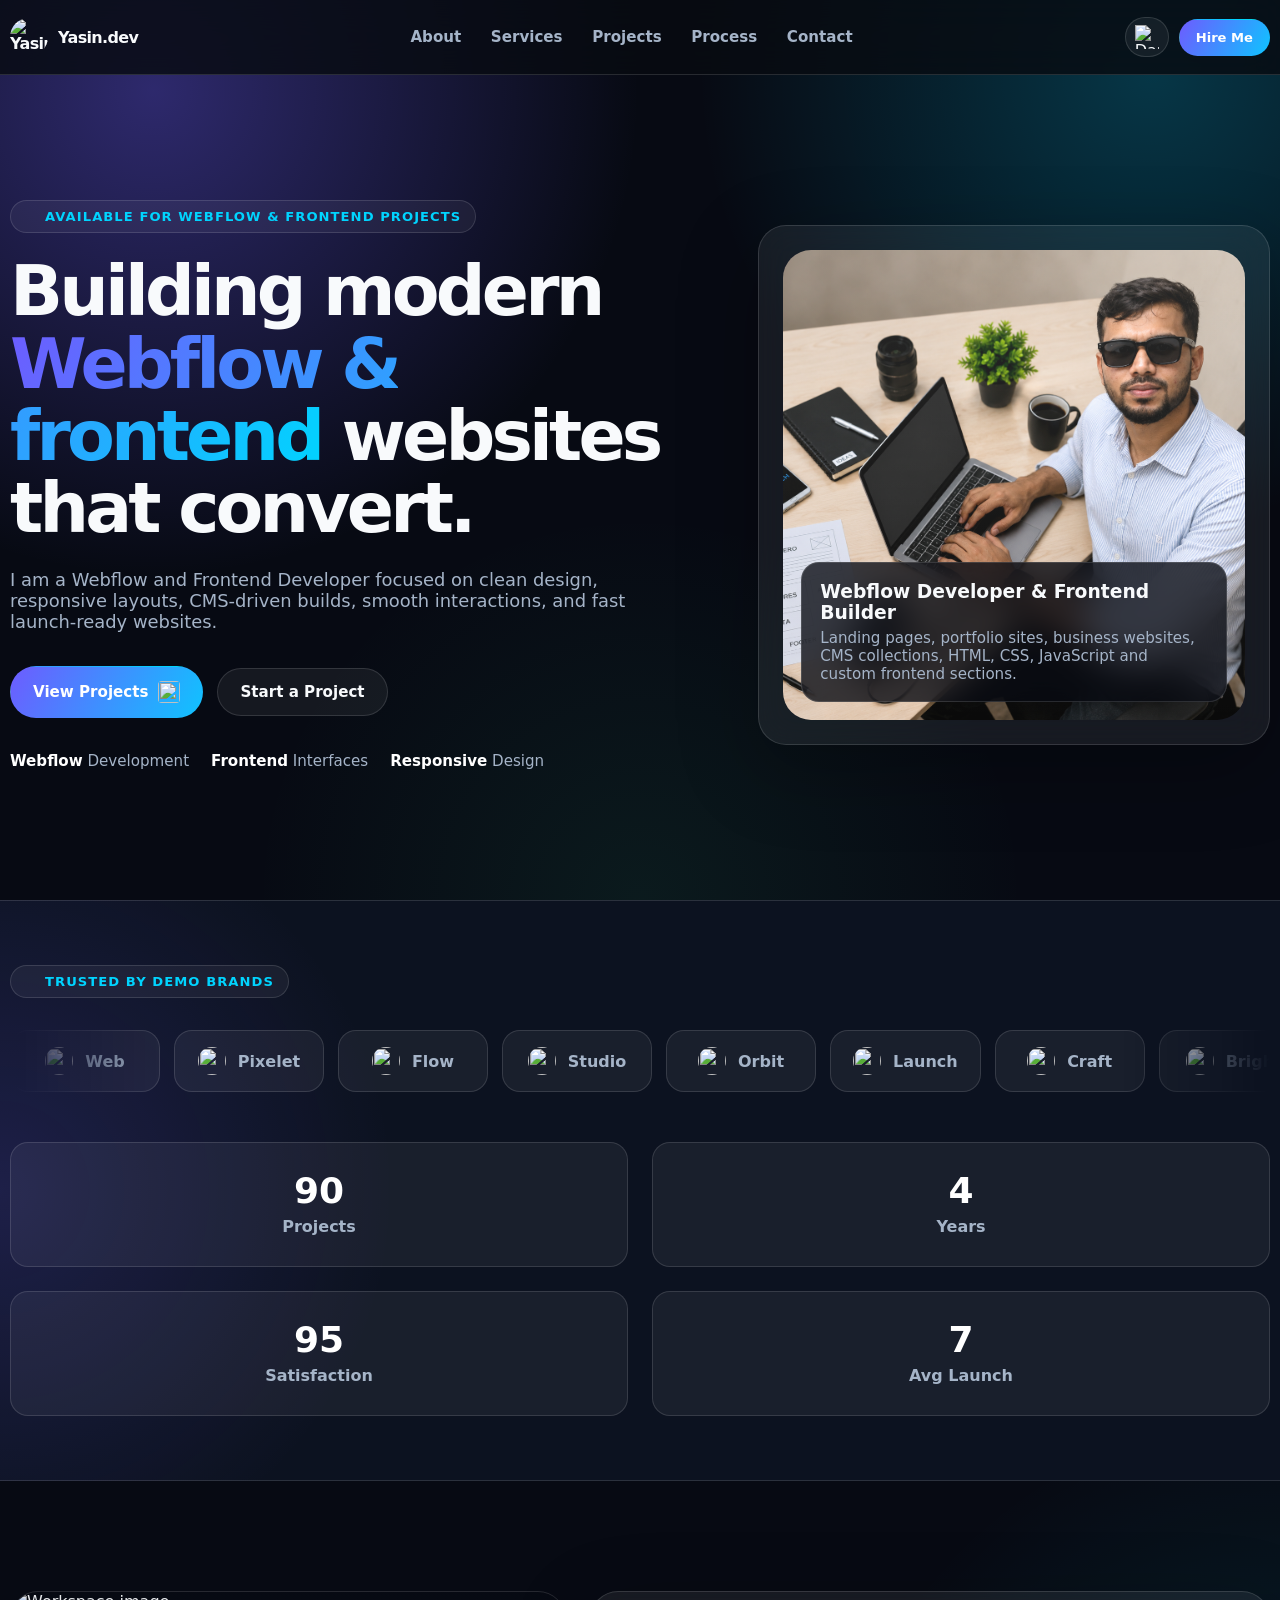
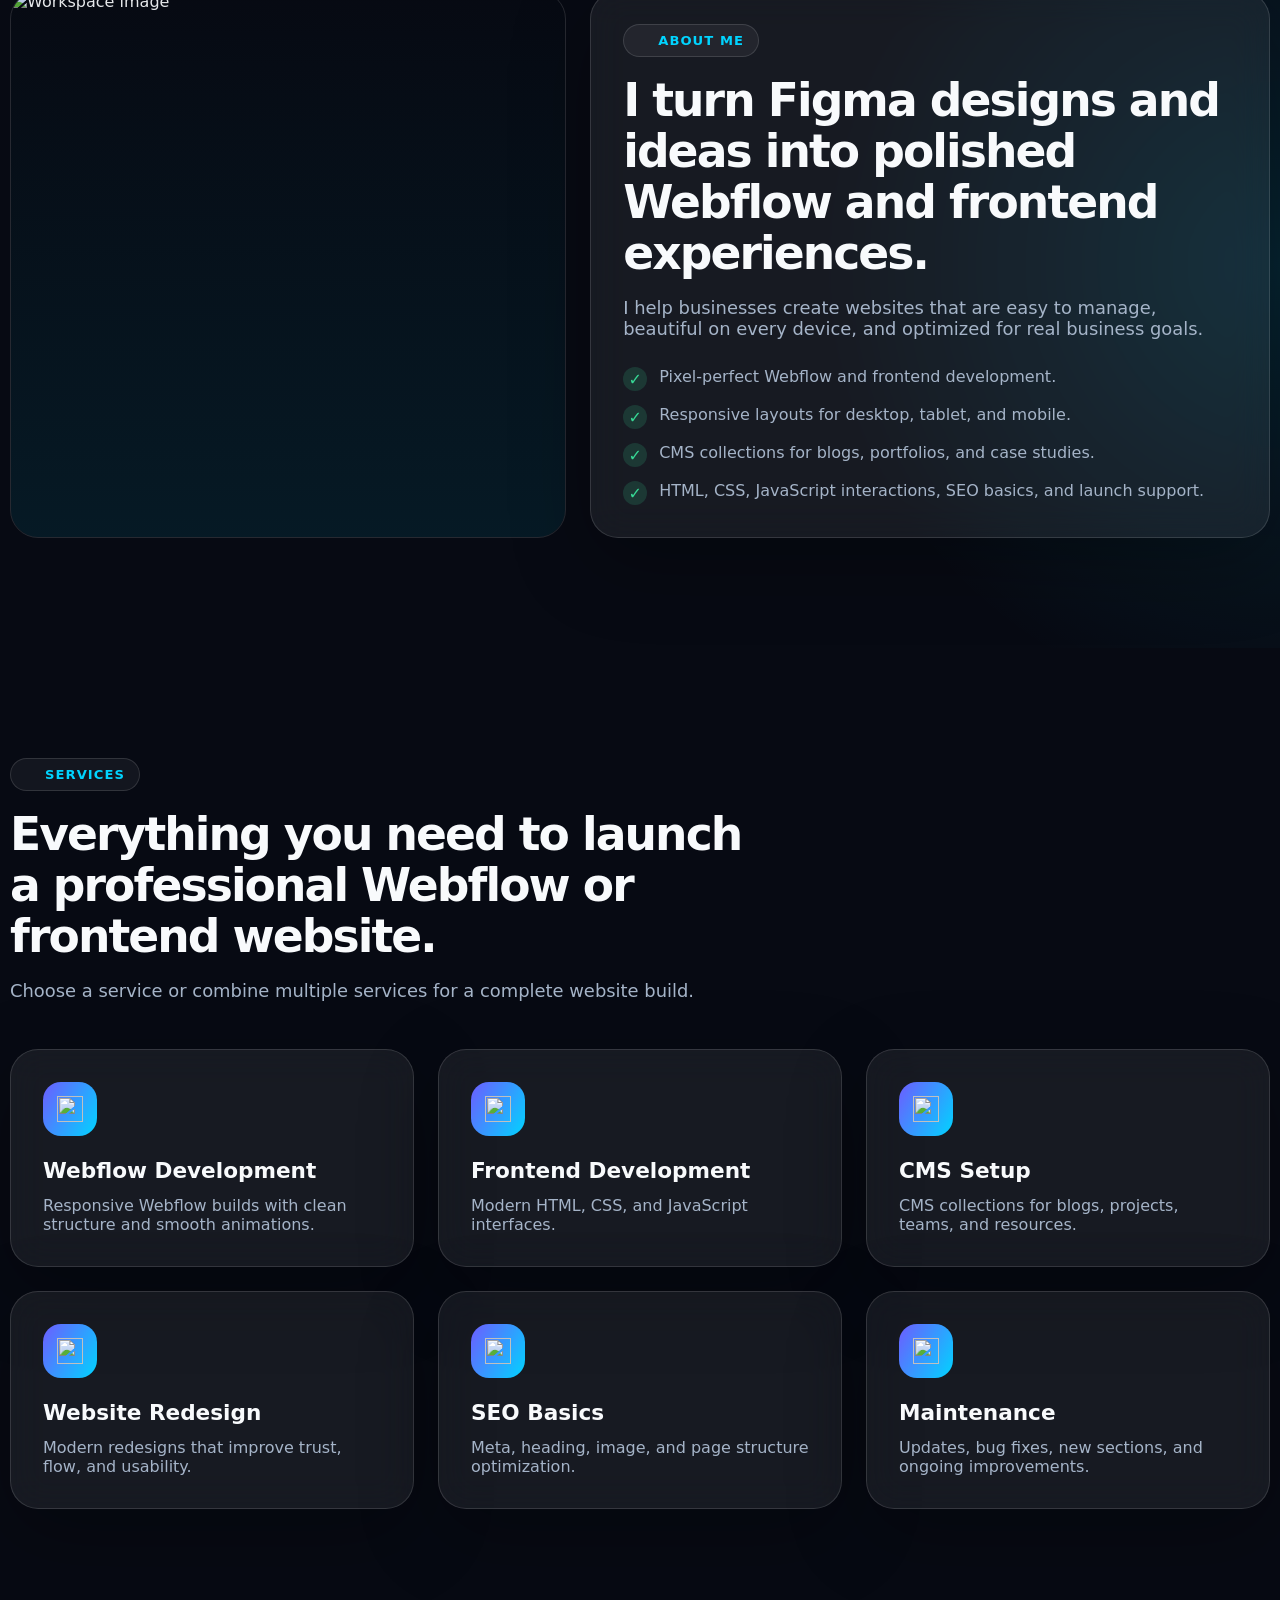
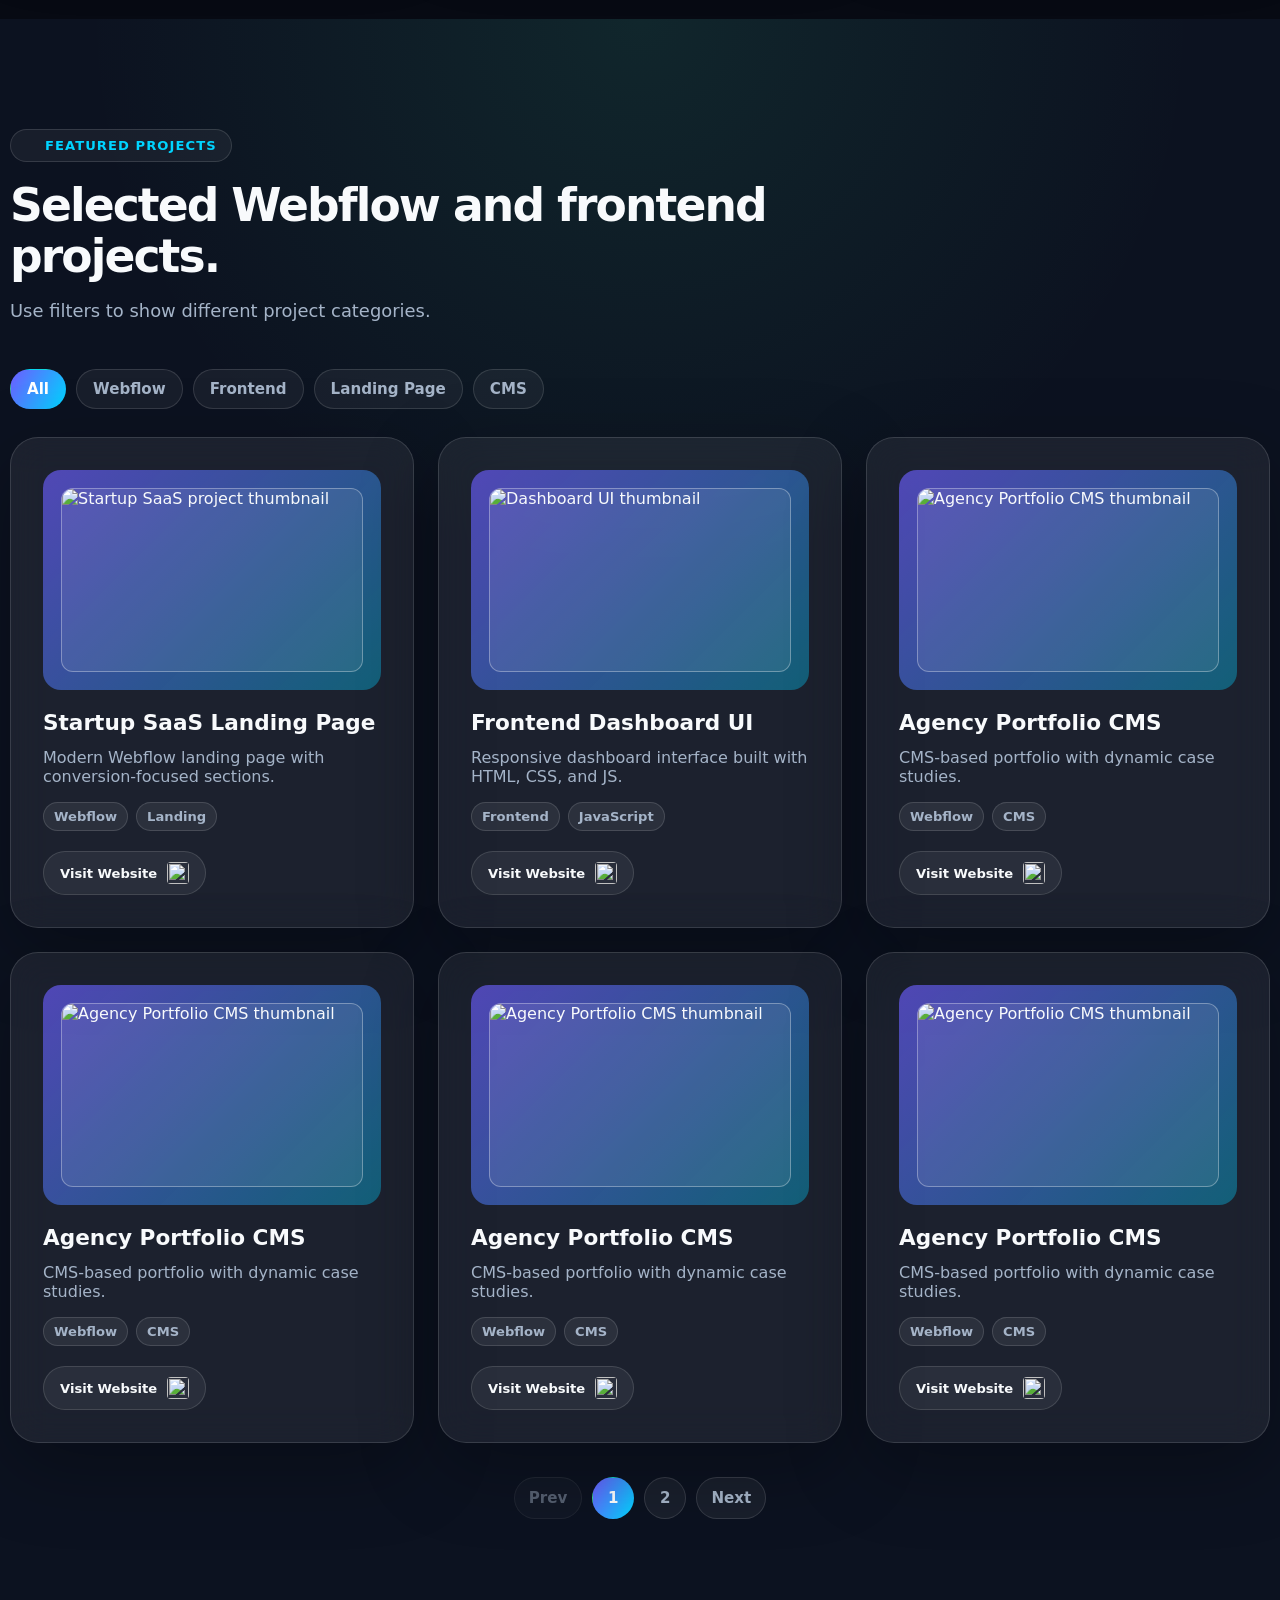
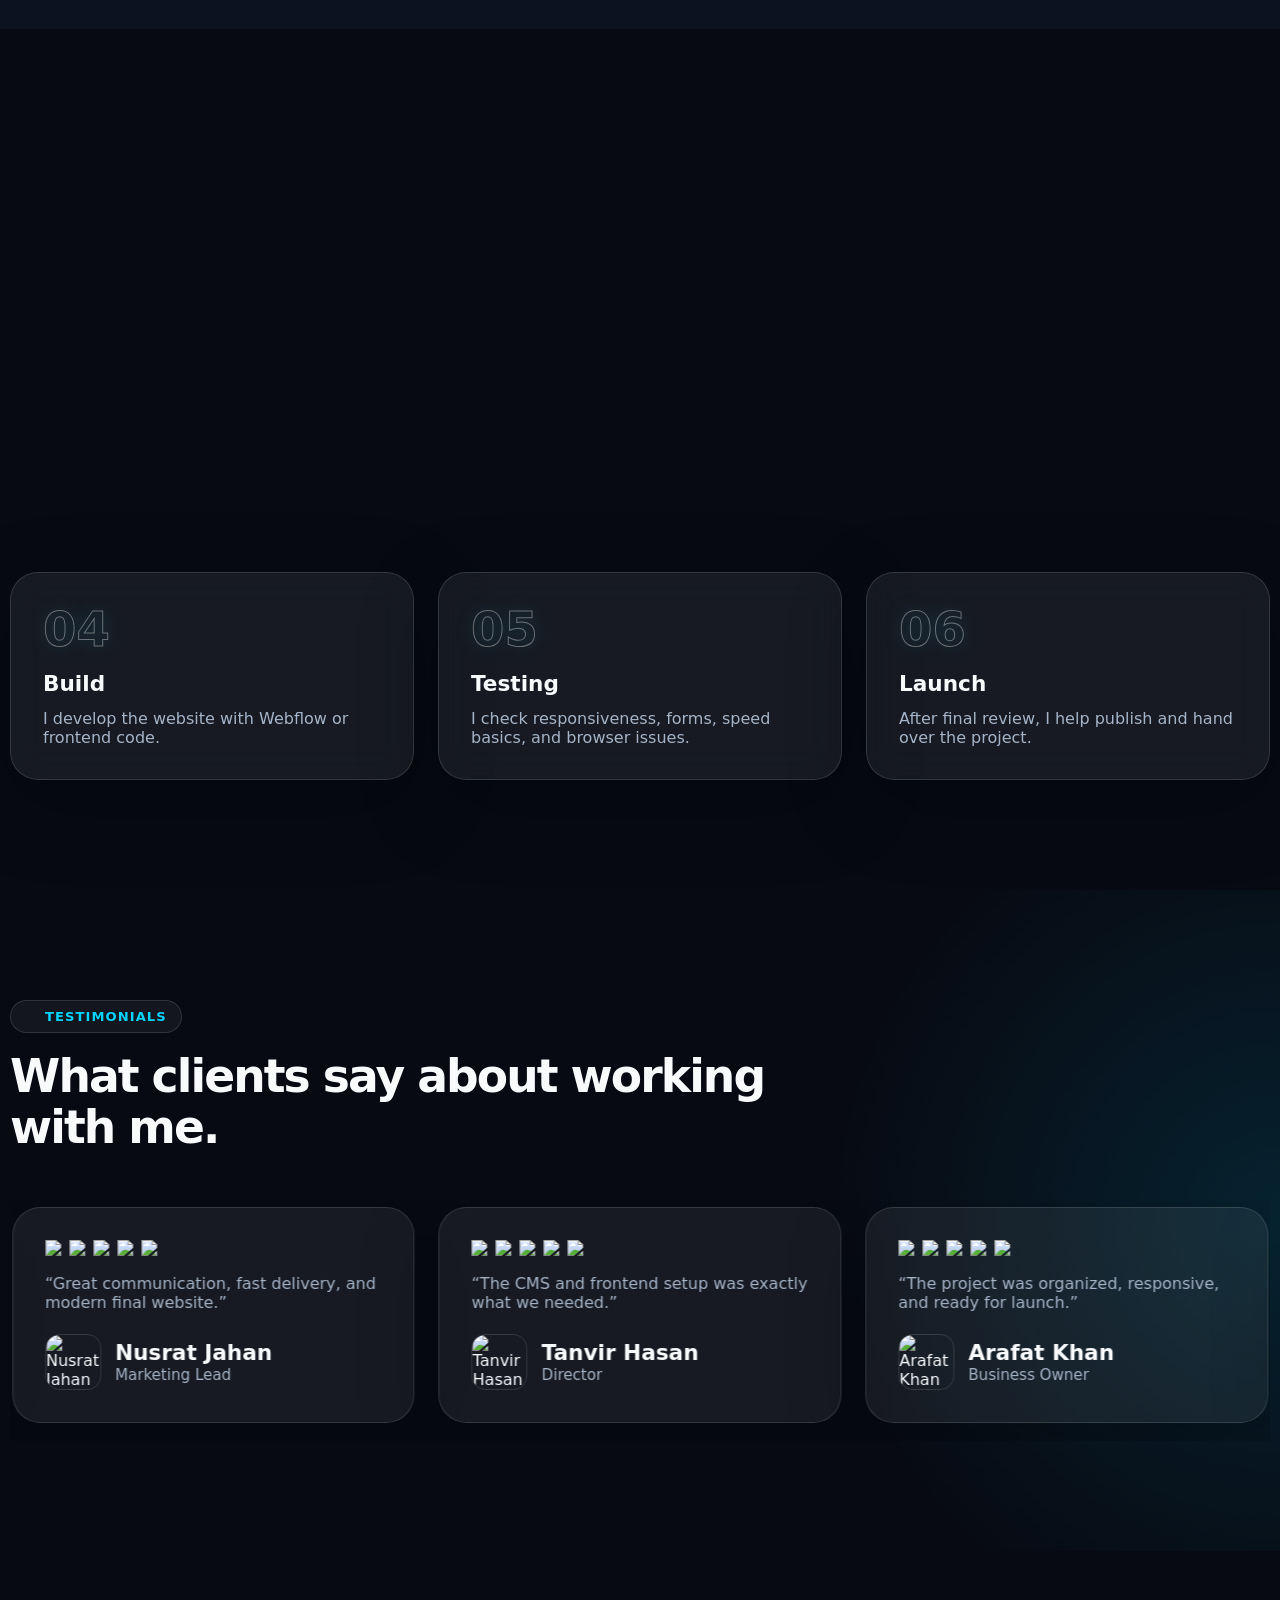
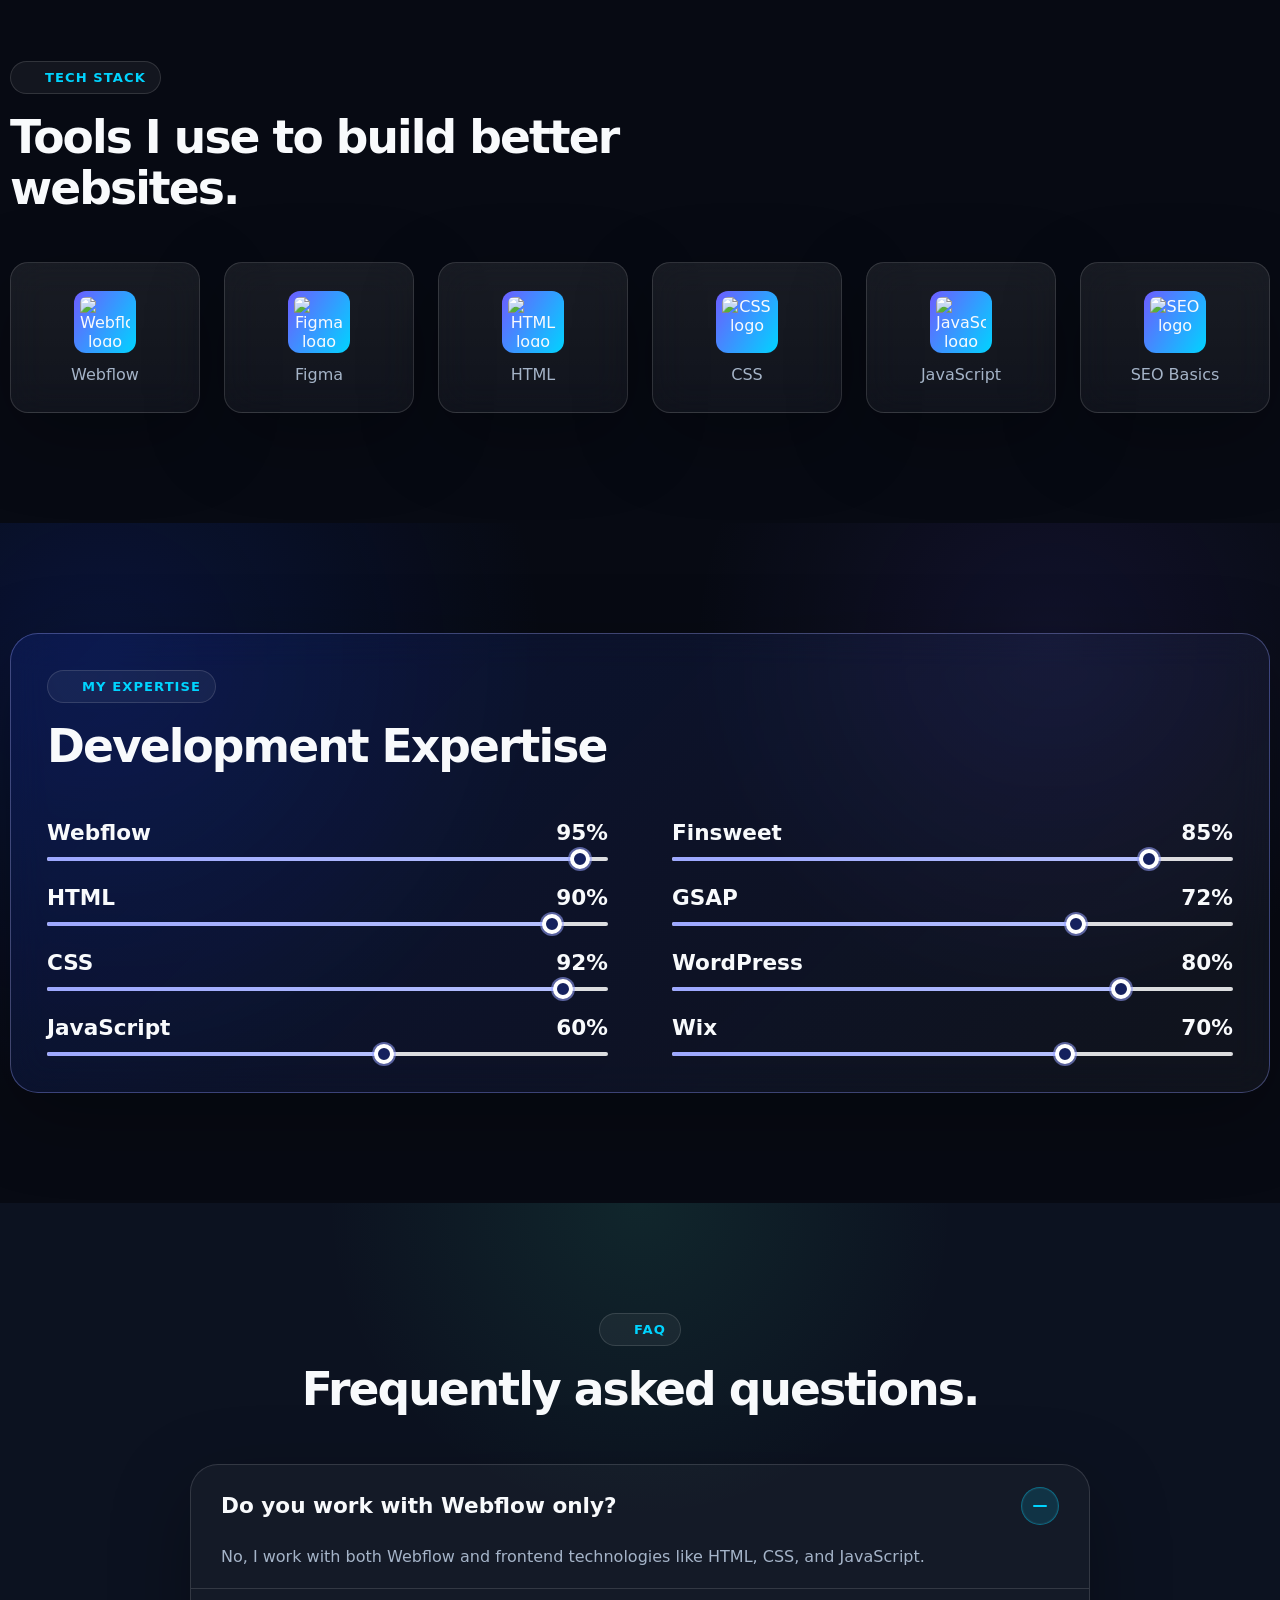
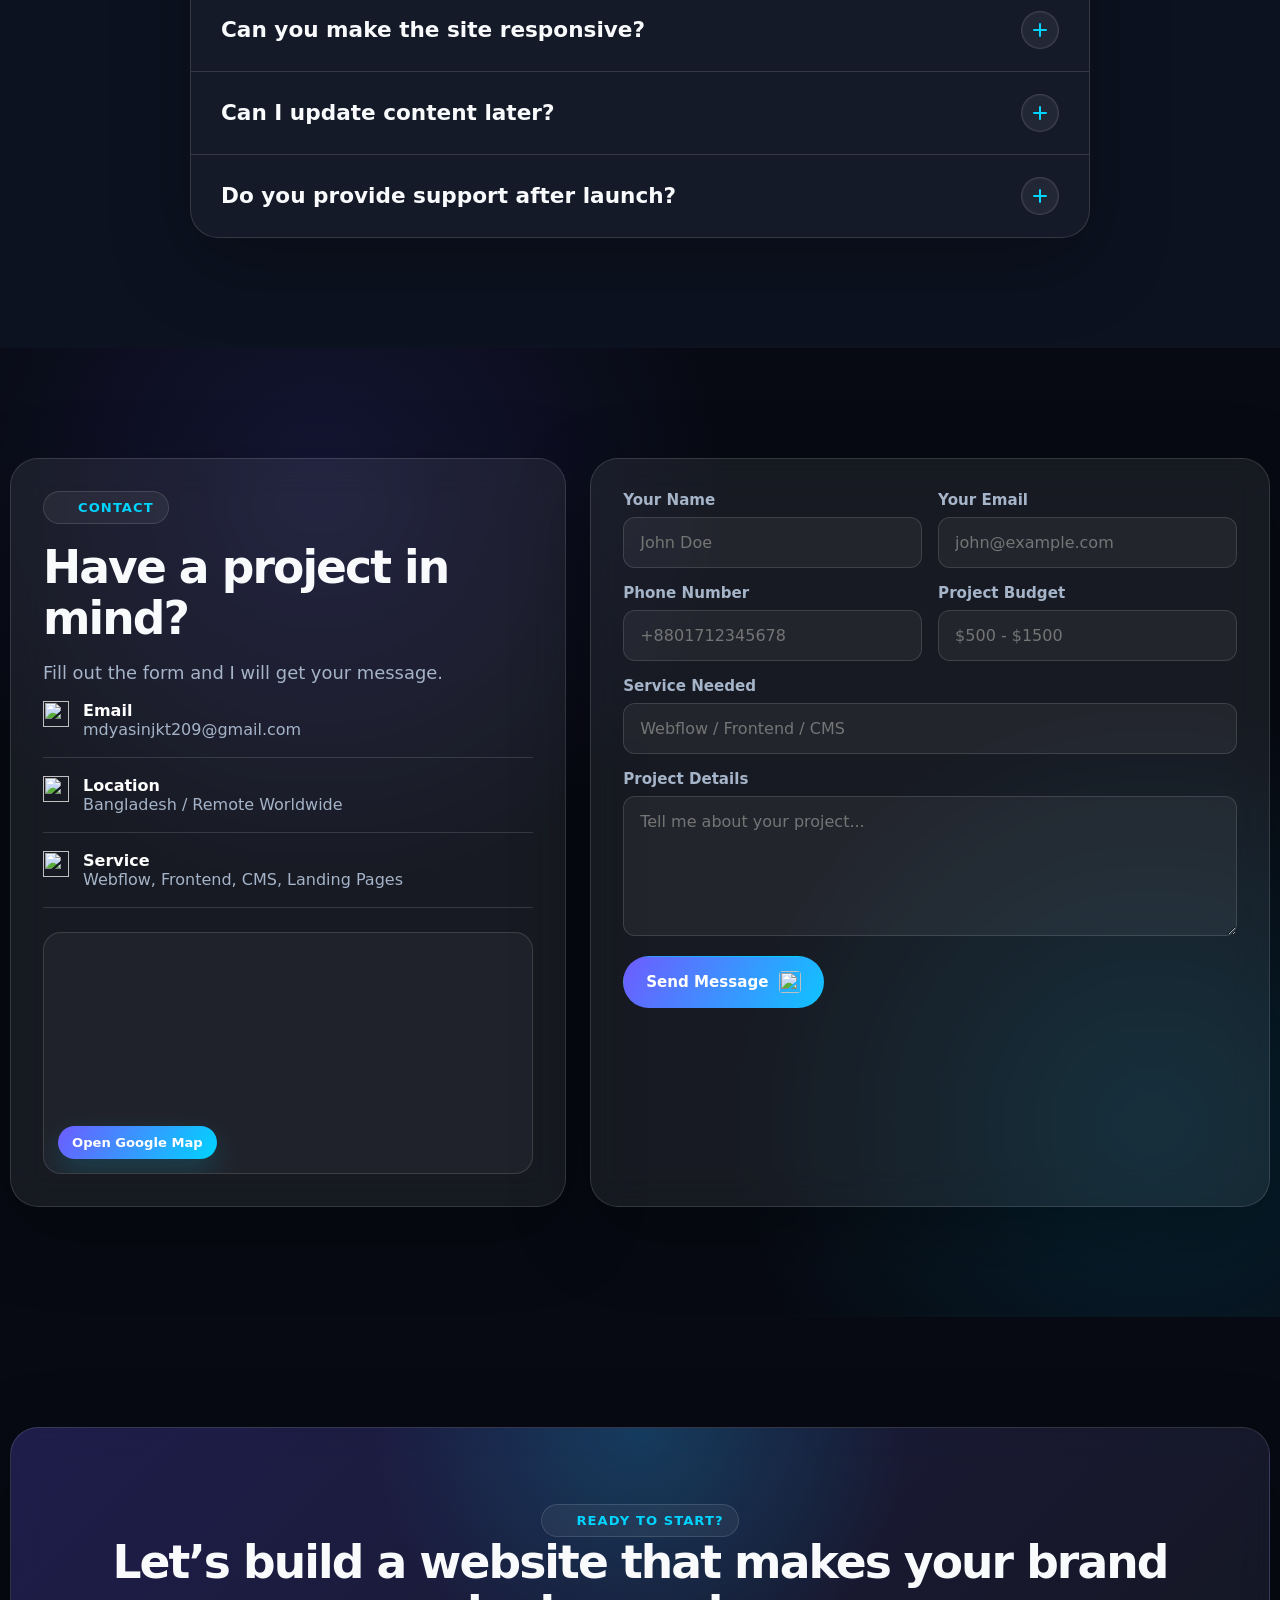
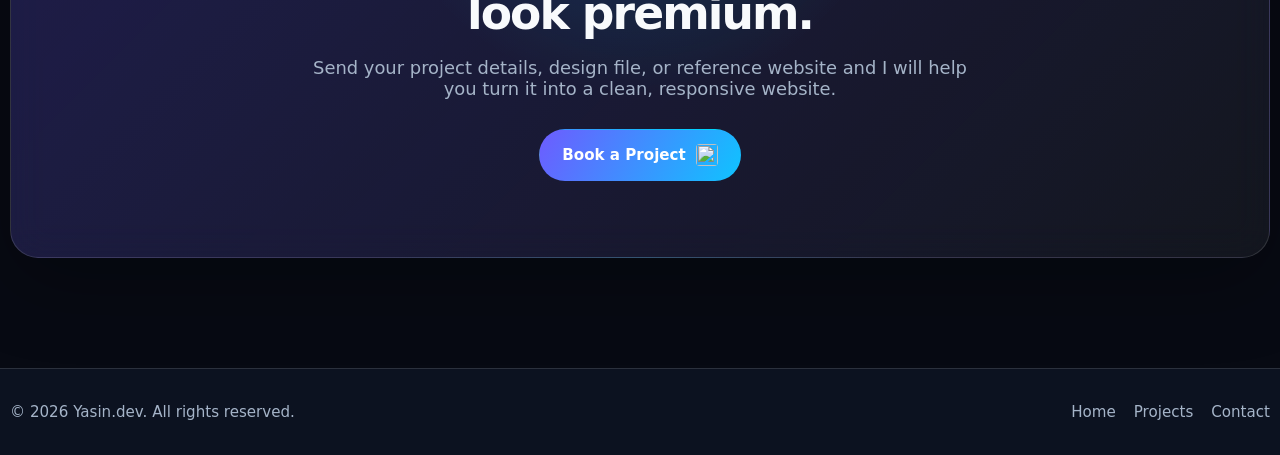
==== portfolio-main/Index.html @ 26c6b1ff "Version 02 Update" ====
<!DOCTYPE html>
<html lang="en">

<head>
    <meta charset="UTF-8" />
    <meta name="viewport" content="width=device-width, initial-scale=1.0" />
    <link rel="stylesheet" href="Style.css">

    <title>Yasin | Webflow & Frontend Developer</title>
    <link rel="icon" type="image/png" href="./Assets/favicon.png">
    <link rel="apple-touch-icon" href="./Assets/apple-touch-icon.png">
    <meta name="description" content="Professional Webflow and Frontend Developer specializing in responsive websites, GSAP animations, Finsweet CMS, WordPress, Wix, and modern UI development for businesses, startups, and personal brands.">
    <meta name="keywords" content="Webflow Developer, Frontend Developer, GSAP Developer, Finsweet Expert, WordPress Developer, Wix Developer, Responsive Website Developer, Freelance Webflow Developer, JavaScript Developer, Portfolio Website Developer">
    <meta name="robots" content="index, follow">
    <meta property="og:title" content="ImYasin.dev | Webflow & Frontend Developer">
    <meta property="og:description" content="Professional Webflow, GSAP, Finsweet, WordPress and Frontend Developer creating modern, responsive and high-converting websites.">
    <meta property="og:type" content="website">
    <meta property="og:url" content="https://imyasin.dev">
    <meta property="og:image" content="https://imyasin.dev/Assets/og-image.png">
    <meta name="twitter:card" content="summary_large_image">
    <meta name="twitter:title" content="ImYasin.dev | Webflow & Frontend Developer">
    <meta name="twitter:description" content="Modern Webflow and Frontend Developer Portfolio with GSAP animations, Finsweet CMS, WordPress, Wix and responsive UI development.">
    <meta name="twitter:image" content="https://imyasin.dev/Assets/twitter-card.png">
</head>

<!--<body data-theme="dark">
    <header class="site-header" id="siteHeader">
        <div class="nav-wrap" id="navWrap">
            <div class="container nav">
                <a href="#home" class="logo" aria-label="Home"><span
                        class="logo-mark">Y</span><span>Yasin.dev</span></a>
                <nav class="nav-links" id="navLinks"><a href="#about">About</a><a href="#services">Services</a><a
                        href="#projects">Projects</a><a href="#process">Process</a><a href="#contact">Contact</a></nav>
                <div class="nav-actions">
                    <button class="theme-toggle" id="themeToggle" type="button" aria-label="Switch to light mode"
                        aria-pressed="false"><span class="icon sun">☀️</span><span class="icon moon">🌙</span></button>
                    <a class="btn btn-primary btn-small" href="#contact">Hire Me</a>
                    <button class="menu-btn" id="menuBtn" type="button" aria-label="Open menu" aria-expanded="false"
                        aria-controls="navLinks">Menu</button>
                </div>
            </div>
        </div>
    </header>

    <main>
        <section class="hero section" id="home">
            <div class="container hero-grid">
                <div class="reveal reveal-left"><span class="eyebrow"><img class="icon-img"
                            src="https://dummyimage.com/20x20/00d4ff/00d4ff.png" alt="" /> Available for Webflow &
                        Frontend projects</span>
                    <h1>Building modern <span class="gradient-text">Webflow & frontend</span> websites that convert.
                    </h1>
                    <p>I am a Webflow and Frontend Developer focused on clean design, responsive layouts, CMS-driven
                        builds, smooth interactions, and fast launch-ready websites.</p>
                    <div class="hero-actions"><a class="btn btn-primary" href="#projects">View Projects →</a><a
                            class="btn btn-secondary" href="#contact">Start a Project</a></div>
                    <div class="hero-meta"><span><strong>Webflow</strong>
                            Development</span><span><strong>Frontend</strong>
                            Interfaces</span><span><strong>Responsive</strong> Design</span></div>
                </div>
                <div class="profile-card glass-card reveal reveal-right">
                    <div class="profile-card-inner">
                        <div class="profile-badge">
                            <h3>Webflow Developer & Frontend Builder</h3>
                            <p>Landing pages, portfolio sites, business websites, CMS collections, HTML, CSS, JavaScript
                                and custom frontend sections.</p>
                        </div>
                    </div>
                </div>
            </div>
        </section>

        <section class="trusted reveal reveal-up">
            <div class="container trusted-grid">
                <div><span class="eyebrow"><img class="icon-img" src="https://dummyimage.com/20x20/00d4ff/00d4ff.png"
                            alt="" /> Trusted by demo brands</span>
                    <div class="brand-marquee">
                        <div class="brand-track">
                            <div class="trusted-logo">Web</div>
                            <div class="trusted-logo">Pixelet</div>
                            <div class="trusted-logo">Flow</div>
                            <div class="trusted-logo">Studio</div>
                            <div class="trusted-logo">Orbit</div>
                            <div class="trusted-logo">Launch</div>
                            <div class="trusted-logo">Craft</div>
                            <div class="trusted-logo">Bright</div>
                            <div class="trusted-logo">Nova</div>
                            <div class="trusted-logo">Pixel</div>
                            <div class="trusted-logo">Flow</div>
                            <div class="trusted-logo">Studio</div>
                            <div class="trusted-logo">Orbit</div>
                            <div class="trusted-logo">Launch</div>
                            <div class="trusted-logo">Craft</div>
                            <div class="trusted-logo">Bright</div>
                        </div>
                    </div>
                </div>
                <div class="stats-grid" id="stats">
                    <div class="stat-card"><strong data-count="90">0</strong>Projects</div>
                    <div class="stat-card"><strong data-count="4">0</strong>Years</div>
                    <div class="stat-card"><strong data-count="95">0</strong>Satisfaction</div>
                    <div class="stat-card"><strong data-count="7">0</strong>Avg Launch</div>
                </div>
            </div>
        </section>

        <section class="section section-alt" id="about">
            <div class="container about-grid">
                <div class="about-image reveal reveal-left"></div>
                <div class="about-content glass-card reveal reveal-right"><span class="eyebrow"><img class="icon-img"
                            src="https://dummyimage.com/20x20/00d4ff/00d4ff.png" alt="" /> About me</span>
                    <h2 class="section-title">I turn Figma designs and ideas into polished Webflow and frontend
                        experiences.</h2>
                    <p class="section-desc">I help businesses create websites that are easy to manage, beautiful on
                        every device, and optimized for real business goals.</p>
                    <ul class="check-list">
                        <li>Pixel-perfect Webflow and frontend development.</li>
                        <li>Responsive layouts for desktop, tablet, and mobile.</li>
                        <li>CMS collections for blogs, portfolios, and case studies.</li>
                        <li>HTML, CSS, JavaScript interactions, SEO basics, and launch support.</li>
                    </ul>
                </div>
            </div>
        </section>

        <section class="section" id="services">
            <div class="container">
                <div class="section-head reveal reveal-up"><span class="eyebrow"><img class="icon-img"
                            src="https://dummyimage.com/20x20/00d4ff/00d4ff.png" alt="" /> Services</span>
                    <h2 class="section-title">Everything you need to launch a professional Webflow or frontend website.
                    </h2>
                    <p class="section-desc">Choose a service or combine multiple services for a complete website build.
                    </p>
                </div>
                <div class="card-grid">
                    <article class="service-card glass-card reveal reveal-up">
                        <div class="icon-badge"><img class="icon-img"
                                src="https://dummyimage.com/40x40/ffffff/ffffff.png" alt="" /></div>
                        <h3>Webflow Development</h3>
                        <p>Responsive Webflow builds with clean structure and smooth animations.</p>
                    </article>
                    <article class="service-card glass-card reveal reveal-zoom">
                        <div class="icon-badge"><img class="icon-img"
                                src="https://dummyimage.com/40x40/ffffff/ffffff.png" alt="" /></div>
                        <h3>Frontend Development</h3>
                        <p>Modern HTML, CSS, and JavaScript interfaces.</p>
                    </article>
                    <article class="service-card glass-card reveal reveal-flip">
                        <div class="icon-badge"><img class="icon-img"
                                src="https://dummyimage.com/40x40/ffffff/ffffff.png" alt="" /></div>
                        <h3>CMS Setup</h3>
                        <p>CMS collections for blogs, projects, teams, and resources.</p>
                    </article>
                    <article class="service-card glass-card reveal reveal-left">
                        <div class="icon-badge"><img class="icon-img"
                                src="https://dummyimage.com/40x40/ffffff/ffffff.png" alt="" /></div>
                        <h3>Website Redesign</h3>
                        <p>Modern redesigns that improve trust, flow, and usability.</p>
                    </article>
                    <article class="service-card glass-card reveal reveal-up">
                        <div class="icon-badge"><img class="icon-img"
                                src="https://dummyimage.com/40x40/ffffff/ffffff.png" alt="" /></div>
                        <h3>SEO Basics</h3>
                        <p>Meta, heading, image, and page structure optimization.</p>
                    </article>
                    <article class="service-card glass-card reveal reveal-right">
                        <div class="icon-badge"><img class="icon-img"
                                src="https://dummyimage.com/40x40/ffffff/ffffff.png" alt="" /></div>
                        <h3>Maintenance</h3>
                        <p>Updates, bug fixes, new sections, and ongoing improvements.</p>
                    </article>
                </div>
            </div>
        </section>

        <section class="section section-soft" id="projects">
            <div class="container">
                <div class="section-head reveal reveal-left"><span class="eyebrow"><img class="icon-img"
                            src="https://dummyimage.com/20x20/00d4ff/00d4ff.png" alt="" /> Featured projects</span>
                    <h2 class="section-title">Selected Webflow and frontend projects.</h2>
                    <p class="section-desc">Use filters to show different project categories.</p>
                </div>
                <div class="project-filter reveal reveal-up"><button class="filter-btn active"
                        data-filter="all">All</button><button class="filter-btn"
                        data-filter="webflow">Webflow</button><button class="filter-btn"
                        data-filter="frontend">Frontend</button><button class="filter-btn" data-filter="landing">Landing
                        Page</button><button class="filter-btn" data-filter="cms">CMS</button></div>
                <div class="card-grid project-grid">
                    <article class="project-card glass-card reveal reveal-up" data-category="webflow landing">
                        <div class="project-thumb"></div>
                        <h3>Startup SaaS Landing Page</h3>
                        <p>Modern Webflow landing page with conversion-focused sections.</p>
                        <div class="project-tags"><span class="tag">Webflow</span><span class="tag">Landing</span></div>
                        <a class="btn btn-secondary btn-small" href="https://example.com" target="_blank">Visit Website
                            →</a>
                    </article>
                    <article class="project-card glass-card reveal reveal-zoom" data-category="frontend">
                        <div class="project-thumb"></div>
                        <h3>Frontend Dashboard UI</h3>
                        <p>Responsive dashboard interface built with HTML, CSS, and JS.</p>
                        <div class="project-tags"><span class="tag">Frontend</span><span class="tag">JavaScript</span>
                        </div><a class="btn btn-secondary btn-small" href="https://example.com" target="_blank">Visit
                            Website →</a>
                    </article>
                    <article class="project-card glass-card reveal reveal-flip" data-category="webflow cms">
                        <div class="project-thumb"></div>
                        <h3>Agency Portfolio CMS</h3>
                        <p>CMS-based portfolio with dynamic case studies.</p>
                        <div class="project-tags"><span class="tag">Webflow</span><span class="tag">CMS</span></div><a
                            class="btn btn-secondary btn-small" href="https://example.com" target="_blank">Visit Website
                            →</a>
                    </article>
                </div>
            </div>
        </section>

        <section class="section" id="process">
            <div class="container">
                <div class="section-head reveal reveal-up"><span class="eyebrow"><img class="icon-img"
                            src="https://dummyimage.com/20x20/00d4ff/00d4ff.png" alt="" /> Process</span>
                    <h2 class="section-title">A simple process from idea to launch.</h2>
                </div>
                <div class="card-grid">
                    <article class="process-card glass-card reveal reveal-left">
                        <div class="step">01</div>
                        <h3>Discovery</h3>
                        <p>We discuss your goals, pages, audience, references, and project requirements.</p>
                    </article>
                    <article class="process-card glass-card reveal reveal-up">
                        <div class="step">02</div>
                        <h3>Structure</h3>
                        <p>I plan sections, CMS needs, page flow, and conversion points.</p>
                    </article>
                    <article class="process-card glass-card reveal reveal-right">
                        <div class="step">03</div>
                        <h3>Design Review</h3>
                        <p>I review your Figma, reference, or brand direction before building.</p>
                    </article>
                    <article class="process-card glass-card reveal reveal-left">
                        <div class="step">04</div>
                        <h3>Build</h3>
                        <p>I develop the website with Webflow or frontend code.</p>
                    </article>
                    <article class="process-card glass-card reveal reveal-zoom">
                        <div class="step">05</div>
                        <h3>Testing</h3>
                        <p>I check responsiveness, forms, speed basics, and browser issues.</p>
                    </article>
                    <article class="process-card glass-card reveal reveal-right">
                        <div class="step">06</div>
                        <h3>Launch</h3>
                        <p>After final review, I help publish and hand over the project.</p>
                    </article>
                </div>
            </div>
        </section>

        <section class="section section-alt" id="testimonials">
            <div class="container">
                <div class="section-head reveal reveal-left"><span class="eyebrow"><img class="icon-img"
                            src="https://dummyimage.com/20x20/00d4ff/00d4ff.png" alt="" /> Testimonials</span>
                    <h2 class="section-title">What clients say about working with me.</h2>
                </div>
                <div class="card-grid">
                    <article class="testimonial-card glass-card reveal reveal-up">
                        <div class="rating"><span>★</span><span>★</span><span>★</span><span>★</span><span>★</span></div>
                        <p>“Yasin delivered a clean, responsive website and made the process easy.”</p>
                        <div class="client-row"><img class="client-img"
                                src="https://dummyimage.com/80x80/6d5cff/ffffff.png&text=R" alt="Client image" />
                            <div>
                                <h3>Rahim Ahmed</h3><span>Founder, Demo Studio</span>
                            </div>
                        </div>
                    </article>
                    <article class="testimonial-card glass-card reveal reveal-zoom">
                        <div class="rating"><span>★</span><span>★</span><span>★</span><span>★</span><span>★</span></div>
                        <p>“Great communication, fast delivery, and modern final website.”</p>
                        <div class="client-row"><img class="client-img"
                                src="https://dummyimage.com/80x80/00d4ff/ffffff.png&text=N" alt="Client image" />
                            <div>
                                <h3>Nusrat Jahan</h3><span>Marketing Lead</span>
                            </div>
                        </div>
                    </article>
                    <article class="testimonial-card glass-card reveal reveal-flip">
                        <div class="rating"><span>★</span><span>★</span><span>★</span><span>★</span><span>★</span></div>
                        <p>“The CMS and frontend setup was exactly what we needed.”</p>
                        <div class="client-row"><img class="client-img"
                                src="https://dummyimage.com/80x80/38d996/ffffff.png&text=T" alt="Client image" />
                            <div>
                                <h3>Tanvir Hasan</h3><span>Director</span>
                            </div>
                        </div>
                    </article>
                </div>
            </div>
        </section>

        <section class="section" id="tools">
            <div class="container">
                <div class="section-head reveal reveal-up"><span class="eyebrow"><img class="icon-img"
                            src="https://dummyimage.com/20x20/00d4ff/00d4ff.png" alt="" /> Tech stack</span>
                    <h2 class="section-title">Tools I use to build better websites.</h2>
                </div>
                <div class="tools-grid">
                    <div class="tool-card glass-card reveal reveal-up"><img class="tech-logo"
                            src="https://dummyimage.com/100x100/6d5cff/ffffff.png&text=W" alt="Webflow logo" />
                        <p>Webflow</p>
                    </div>
                    <div class="tool-card glass-card reveal reveal-zoom"><img class="tech-logo"
                            src="https://dummyimage.com/100x100/6d5cff/ffffff.png&text=F" alt="Figma logo" />
                        <p>Figma</p>
                    </div>
                    <div class="tool-card glass-card reveal reveal-flip"><img class="tech-logo"
                            src="https://dummyimage.com/100x100/6d5cff/ffffff.png&text=H" alt="HTML logo" />
                        <p>HTML</p>
                    </div>
                    <div class="tool-card glass-card reveal reveal-left"><img class="tech-logo"
                            src="https://dummyimage.com/100x100/6d5cff/ffffff.png&text=C" alt="CSS logo" />
                        <p>CSS</p>
                    </div>
                    <div class="tool-card glass-card reveal reveal-up"><img class="tech-logo"
                            src="https://dummyimage.com/100x100/6d5cff/ffffff.png&text=JS" alt="JavaScript logo" />
                        <p>JavaScript</p>
                    </div>
                    <div class="tool-card glass-card reveal reveal-right"><img class="tech-logo"
                            src="https://dummyimage.com/100x100/6d5cff/ffffff.png&text=SEO" alt="SEO logo" />
                        <p>SEO Basics</p>
                    </div>
                </div>
            </div>
        </section>

        <section class="section skills-showcase" id="skills-showcase">
            <div class="container">
                <div class="skills-board glass-card reveal reveal-up">
                    <div class="section-head reveal reveal-up"><span class="eyebrow"><img class="icon-img"
                            src="https://dummyimage.com/20x20/00d4ff/00d4ff.png" alt="" /> MY EXPERTISE</span>
                    <h2 class="section-title">Development Expertise</h2>
                </div>
                    <div class="skills-content-grid">
                        <div class="skill-bars">
                            <div class="skill-row" style="--value:95%">
                                <div class="skill-row-top"><span>Webflow</span><span>95%</span></div>
                                <div class="skill-track"><span class="skill-fill"></span><span
                                        class="skill-thumb"></span></div>
                            </div>
                            <div class="skill-row" style="--value:90%">
                                <div class="skill-row-top"><span>HTML</span><span>90%</span></div>
                                <div class="skill-track"><span class="skill-fill"></span><span
                                        class="skill-thumb"></span></div>
                            </div>
                            <div class="skill-row" style="--value:92%">
                                <div class="skill-row-top"><span>CSS</span><span>92%</span></div>
                                <div class="skill-track"><span class="skill-fill"></span><span
                                        class="skill-thumb"></span></div>
                            </div>
                            <div class="skill-row" style="--value:60%">
                                <div class="skill-row-top"><span>JavaScript</span><span>60%</span></div>
                                <div class="skill-track"><span class="skill-fill"></span><span
                                        class="skill-thumb"></span></div>
                            </div>
                        </div>
                        <div class="skill-bars">
                            <div class="skill-row" style="--value:85%">
                                <div class="skill-row-top"><span>Finsweet</span><span>85%</span></div>
                                <div class="skill-track"><span class="skill-fill"></span><span
                                        class="skill-thumb"></span></div>
                            </div>
                            <div class="skill-row" style="--value:72%">
                                <div class="skill-row-top"><span>GSAP</span><span>72%</span></div>
                                <div class="skill-track"><span class="skill-fill"></span><span
                                        class="skill-thumb"></span></div>
                            </div>
                            <div class="skill-row" style="--value:80%">
                                <div class="skill-row-top"><span>WordPress</span><span>80%</span></div>
                                <div class="skill-track"><span class="skill-fill"></span><span
                                        class="skill-thumb"></span></div>
                            </div>
                            <div class="skill-row" style="--value:70%">
                                <div class="skill-row-top"><span>Wix</span><span>70%</span></div>
                                <div class="skill-track"><span class="skill-fill"></span><span
                                        class="skill-thumb"></span></div>
                            </div>
                        </div>
                    </div>
                </div>
            </div>
        </section>

        <section class="section section-soft" id="faq">
            <div class="container">
                <div class="section-head reveal reveal-left"><span class="eyebrow"><img class="icon-img"
                            src="https://dummyimage.com/20x20/00d4ff/00d4ff.png" alt="" /> FAQ</span>
                    <h2 class="section-title">Frequently asked questions.</h2>
                </div>
                <div class="faq-accordion reveal reveal-up">
                    <div class="faq-panel active"><button class="faq-question" type="button"><span>Do you work with
                                Webflow only?</span><strong>+</strong></button>
                        <div class="faq-answer">
                            <p>No, I work with both Webflow and frontend technologies like HTML, CSS, and JavaScript.
                            </p>
                        </div>
                    </div>
                    <div class="faq-panel"><button class="faq-question" type="button"><span>Can you make the site
                                responsive?</span><strong>+</strong></button>
                        <div class="faq-answer">
                            <p>Yes, every section is designed for desktop, tablet, and mobile screens.</p>
                        </div>
                    </div>
                    <div class="faq-panel"><button class="faq-question" type="button"><span>Can I update content
                                later?</span><strong>+</strong></button>
                        <div class="faq-answer">
                            <p>Yes, CMS and reusable sections can be set up so you can update easily.</p>
                        </div>
                    </div>
                    <div class="faq-panel"><button class="faq-question" type="button"><span>Do you provide support after
                                launch?</span><strong>+</strong></button>
                        <div class="faq-answer">
                            <p>Yes, I can help with fixes, updates, and new sections after launch.</p>
                        </div>
                    </div>
                </div>
            </div>
        </section>

        <section class="section contact" id="contact">
            <div class="container contact-grid">
                <div class="contact-info glass-card reveal reveal-left"><span class="eyebrow"><img class="icon-img"
                            src="https://dummyimage.com/20x20/00d4ff/00d4ff.png" alt="" /> Contact</span>
                    <h2 class="section-title">Have a project in mind?</h2>
                    <p class="section-desc">Fill out the form and I will get your message by email.</p>
                    <div class="contact-item"><img class="icon-img" src="https://dummyimage.com/40x40/6d5cff/ffffff.png"
                            alt="" />
                        <div><strong>Email</strong><a href="mailto:mdyasinjkt209@gmail.com">mdyasinjkt209@gmail.com</a>
                        </div>
                    </div>
                    <div class="contact-item"><img class="icon-img" src="https://dummyimage.com/40x40/6d5cff/ffffff.png"
                            alt="" />
                        <div><strong>Location</strong>Bangladesh / Remote Worldwide</div>
                    </div>
                    <div class="contact-item"><img class="icon-img" src="https://dummyimage.com/40x40/6d5cff/ffffff.png"
                            alt="" />
                        <div><strong>Service</strong>Webflow, Frontend, CMS, Landing Pages</div>
                    </div>
                </div>
                <form class="contact-form glass-card reveal reveal-right" id="contactForm"
                    action="https://formsubmit.co/ajax/mdyasinjkt209@gmail.com" method="POST"><input type="hidden"
                        name="_subject" value="New Portfolio Contact Form Submission" /><input type="hidden"
                        name="_captcha" value="false" /><input type="hidden" name="_template" value="table" />
                    <div class="form-grid">
                        <div class="form-group"><label for="name">Your Name</label><input id="name" name="name"
                                type="text" placeholder="John Doe" required /></div>
                        <div class="form-group"><label for="email">Your Email</label><input id="email" name="email"
                                type="email" placeholder="john@example.com" required /></div>
                        <div class="form-group"><label for="phone">Phone Number</label><input id="phone" name="phone"
                                type="tel" inputmode="numeric" placeholder="+8801712345678" pattern="^[+]?[0-9]{7,15}$"
                                title="Please enter numbers only. You can use + at the beginning." minlength="7"
                                maxlength="16" required /></div>
                        <div class="form-group"><label for="budget">Project Budget</label><input id="budget"
                                name="budget" type="text" placeholder="$500 - $1500" /></div>
                        <div class="form-group full"><label for="service">Service Needed</label><input id="service"
                                name="service" type="text" placeholder="Webflow / Frontend / CMS" /></div>
                        <div class="form-group full"><label for="message">Project Details</label><textarea id="message"
                                name="message" placeholder="Tell me about your project..." required></textarea></div>
                        <div class="form-group full"><button class="btn btn-primary" type="submit" id="submitBtn">Send
                                Message →</button>
                            <p class="form-success" id="formSuccess">Thank you! Your message has been submitted
                                successfully.</p>
                            <p class="form-note">Tip: first time FormSubmit may send a confirmation email to activate
                                this form.</p>
                        </div>
                    </div>
                </form>
            </div>
        </section>

        <section class="section">
            <div class="container">
                <div class="cta-card glass-card reveal reveal-zoom"><span class="eyebrow"><img class="icon-img"
                            src="https://dummyimage.com/20x20/00d4ff/00d4ff.png" alt="" /> Ready to start?</span>
                    <h2>Let’s build a website that makes your brand look premium.</h2>
                    <p>Send your project details, design file, or reference website and I will help you turn it into a
                        clean, responsive website.</p><a class="btn btn-primary" href="#contact">Book a Project →</a>
                </div>
            </div>
        </section>

    </main>

    <footer class="footer">
        <div class="container footer-content">
            <p>© <span id="year"></span> Yasin.dev. All rights reserved.</p>
            <div class="footer-links"><a href="#home">Home</a><a href="#projects">Projects</a><a
                    href="#contact">Contact</a></div>
        </div>
    </footer>
    <button class="back-to-top" id="backToTop" type="button" aria-label="Back to top">↑</button>

    <script src="Program.js">

    </script>
</body>-->


<body data-theme="dark">
    <header class="site-header" id="siteHeader">
        <div class="nav-wrap" id="navWrap">
            <div class="container nav">
                <a aria-label="Home" class="logo" href="#home">
                    <img alt="Yasin.dev logo" class="logo-img"
                        src="https://dummyimage.com/80x80/00d4ff/ffffff.png&amp;text=Y" />
                    <span>Yasin.dev</span>
                </a>
                <nav class="nav-links" id="navLinks"><a href="#about">About</a><a href="#services">Services</a><a
                        href="#projects">Projects</a><a href="#process">Process</a><a href="#contact">Contact</a></nav>
                <div class="nav-actions">
                    <button aria-label="Switch theme" aria-pressed="false" class="theme-toggle" id="themeToggle"
                        type="button">
                        <img alt="Light mode icon" class="theme-icon theme-icon-light"
                            src="https://dummyimage.com/34x34/ffcf59/111111.png&amp;text=%E2%98%80" />
                        <img alt="Dark mode icon" class="theme-icon theme-icon-dark"
                            src="https://dummyimage.com/34x34/1f2937/ffd166.png&amp;text=%E2%98%BE" />
                    </button>
                    <a class="btn btn-primary btn-small" href="#contact">Hire Me</a>
                    <button aria-expanded="false" aria-label="Open menu" class="menu-btn" id="menuBtn"
                        type="button">Menu</button>
                </div>
            </div>
        </div>
    </header>
    <main>
        <section class="hero section" id="home">
            <div class="container hero-grid">
                <div class="reveal reveal-left"><span class="eyebrow"><img alt="" class="icon-img"
                            src="https://dummyimage.com/20x20/00d4ff/00d4ff.png" /> Available for Webflow &amp; Frontend
                        projects</span>
                    <h1>Building modern <span class="gradient-text">Webflow &amp; frontend</span> websites that convert.
                    </h1>
                    <p>I am a Webflow and Frontend Developer focused on clean design, responsive layouts, CMS-driven
                        builds, smooth interactions, and fast launch-ready websites.</p>
                    <div class="hero-actions">
                        <a class="btn btn-primary" href="#projects">View Projects <span class="btn-arrow-wrap"><img
                                    alt="" class="arrow-img arrow-img-light"
                                    src="https://dummyimage.com/28x28/ffffff/111111.png&amp;text=%E2%86%92" /><img
                                    alt="" class="arrow-img arrow-img-dark"
                                    src="https://dummyimage.com/28x28/111827/ffffff.png&amp;text=%E2%86%92" /></span></a>
                        <a class="btn btn-secondary" href="#contact">Start a Project</a>
                    </div>
                    <div class="hero-meta"><span><strong>Webflow</strong>
                            Development</span><span><strong>Frontend</strong>
                            Interfaces</span><span><strong>Responsive</strong> Design</span></div>
                </div>
                <div class="profile-card glass-card reveal reveal-right">
                    <div class="profile-card-inner">
                        <div class="profile-badge">
                            <h3>Webflow Developer &amp; Frontend Builder</h3>
                            <p>Landing pages, portfolio sites, business websites, CMS collections, HTML, CSS, JavaScript
                                and custom frontend sections.</p>
                        </div>
                    </div>
                </div>
            </div>
        </section>
        <section class="trusted reveal reveal-up">
            <div class="container trusted-grid">
                <div><span class="eyebrow"><img alt="" class="icon-img"
                            src="https://dummyimage.com/20x20/00d4ff/00d4ff.png" /> Trusted by demo brands</span>
                    <div class="brand-marquee">
                        <div class="brand-track">
                            <div class="trusted-logo"><img alt=""
                                    src="https://dummyimage.com/40x40/00d4ff/ffffff.png&amp;text=W" />Web</div>
                            <div class="trusted-logo"><img alt=""
                                    src="https://dummyimage.com/40x40/6d5cff/ffffff.png&amp;text=P" />Pixelet</div>
                            <div class="trusted-logo"><img alt=""
                                    src="https://dummyimage.com/40x40/38d996/ffffff.png&amp;text=F" />Flow</div>
                            <div class="trusted-logo"><img alt=""
                                    src="https://dummyimage.com/40x40/00d4ff/ffffff.png&amp;text=S" />Studio</div>
                            <div class="trusted-logo"><img alt=""
                                    src="https://dummyimage.com/40x40/6d5cff/ffffff.png&amp;text=O" />Orbit</div>
                            <div class="trusted-logo"><img alt=""
                                    src="https://dummyimage.com/40x40/38d996/ffffff.png&amp;text=L" />Launch</div>
                            <div class="trusted-logo"><img alt=""
                                    src="https://dummyimage.com/40x40/00d4ff/ffffff.png&amp;text=C" />Craft</div>
                            <div class="trusted-logo"><img alt=""
                                    src="https://dummyimage.com/40x40/6d5cff/ffffff.png&amp;text=B" />Bright</div>
                            <div class="trusted-logo"><img alt=""
                                    src="https://dummyimage.com/40x40/00d4ff/ffffff.png&amp;text=W" />Web</div>
                            <div class="trusted-logo"><img alt=""
                                    src="https://dummyimage.com/40x40/6d5cff/ffffff.png&amp;text=P" />Pixelet</div>
                            <div class="trusted-logo"><img alt=""
                                    src="https://dummyimage.com/40x40/38d996/ffffff.png&amp;text=F" />Flow</div>
                            <div class="trusted-logo"><img alt=""
                                    src="https://dummyimage.com/40x40/00d4ff/ffffff.png&amp;text=S" />Studio</div>
                            <div class="trusted-logo"><img alt=""
                                    src="https://dummyimage.com/40x40/6d5cff/ffffff.png&amp;text=O" />Orbit</div>
                            <div class="trusted-logo"><img alt=""
                                    src="https://dummyimage.com/40x40/38d996/ffffff.png&amp;text=L" />Launch</div>
                            <div class="trusted-logo"><img alt=""
                                    src="https://dummyimage.com/40x40/00d4ff/ffffff.png&amp;text=C" />Craft</div>
                            <div class="trusted-logo"><img alt=""
                                    src="https://dummyimage.com/40x40/6d5cff/ffffff.png&amp;text=B" />Bright</div>
                        </div>
                    </div>
                </div>
                <div class="stats-grid" id="stats">
                    <div class="stat-card"><strong data-count="90">0</strong>Projects</div>
                    <div class="stat-card"><strong data-count="4">0</strong>Years</div>
                    <div class="stat-card"><strong data-count="95">0</strong>Satisfaction</div>
                    <div class="stat-card"><strong data-count="7">0</strong>Avg Launch</div>
                </div>
            </div>
        </section>
        <section class="section section-alt" id="about">
            <div class="container about-grid">
                <div class="about-image reveal reveal-left"><img alt="Workspace image" class="about-random-img active"
                        src="https://images.unsplash.com/photo-1497366754035-f200968a6e72?auto=format&amp;fit=crop&amp;w=1200&amp;q=80" /><img
                        alt="Web development workspace" class="about-random-img"
                        src="https://images.unsplash.com/photo-1515879218367-8466d910aaa4?auto=format&amp;fit=crop&amp;w=1200&amp;q=80" /><img
                        alt="Modern office workspace" class="about-random-img"
                        src="https://images.unsplash.com/photo-1497366811353-6870744d04b2?auto=format&amp;fit=crop&amp;w=1200&amp;q=80" /><img
                        alt="Laptop coding desk" class="about-random-img"
                        src="https://images.unsplash.com/photo-1516321318423-f06f85e504b3?auto=format&amp;fit=crop&amp;w=1200&amp;q=80" /><img
                        alt="Creative design desk" class="about-random-img"
                        src="https://images.unsplash.com/photo-1497215728101-856f4ea42174?auto=format&amp;fit=crop&amp;w=1200&amp;q=80" />
                </div>
                <div class="about-content glass-card reveal reveal-right"><span class="eyebrow"><img alt=""
                            class="icon-img" src="https://dummyimage.com/20x20/00d4ff/00d4ff.png" /> About me</span>
                    <h2 class="section-title">I turn Figma designs and ideas into polished Webflow and frontend
                        experiences.</h2>
                    <p class="section-desc">I help businesses create websites that are easy to manage, beautiful on
                        every device, and optimized for real business goals.</p>
                    <ul class="check-list">
                        <li>Pixel-perfect Webflow and frontend development.</li>
                        <li>Responsive layouts for desktop, tablet, and mobile.</li>
                        <li>CMS collections for blogs, portfolios, and case studies.</li>
                        <li>HTML, CSS, JavaScript interactions, SEO basics, and launch support.</li>
                    </ul>
                </div>
            </div>
        </section>
        <section class="section" id="services">
            <div class="container">
                <div class="section-head reveal reveal-up"><span class="eyebrow"><img alt="" class="icon-img"
                            src="https://dummyimage.com/20x20/00d4ff/00d4ff.png" /> Services</span>
                    <h2 class="section-title">Everything you need to launch a professional Webflow or frontend website.
                    </h2>
                    <p class="section-desc">Choose a service or combine multiple services for a complete website build.
                    </p>
                </div>
                <div class="card-grid">
                    <article class="service-card glass-card reveal reveal-up">
                        <div class="icon-badge"><img alt="" class="icon-img"
                                src="https://dummyimage.com/40x40/ffffff/ffffff.png" /></div>
                        <h3>Webflow Development</h3>
                        <p>Responsive Webflow builds with clean structure and smooth animations.</p>
                    </article>
                    <article class="service-card glass-card reveal reveal-zoom">
                        <div class="icon-badge"><img alt="" class="icon-img"
                                src="https://dummyimage.com/40x40/ffffff/ffffff.png" /></div>
                        <h3>Frontend Development</h3>
                        <p>Modern HTML, CSS, and JavaScript interfaces.</p>
                    </article>
                    <article class="service-card glass-card reveal reveal-flip">
                        <div class="icon-badge"><img alt="" class="icon-img"
                                src="https://dummyimage.com/40x40/ffffff/ffffff.png" /></div>
                        <h3>CMS Setup</h3>
                        <p>CMS collections for blogs, projects, teams, and resources.</p>
                    </article>
                    <article class="service-card glass-card reveal reveal-left">
                        <div class="icon-badge"><img alt="" class="icon-img"
                                src="https://dummyimage.com/40x40/ffffff/ffffff.png" /></div>
                        <h3>Website Redesign</h3>
                        <p>Modern redesigns that improve trust, flow, and usability.</p>
                    </article>
                    <article class="service-card glass-card reveal reveal-up">
                        <div class="icon-badge"><img alt="" class="icon-img"
                                src="https://dummyimage.com/40x40/ffffff/ffffff.png" /></div>
                        <h3>SEO Basics</h3>
                        <p>Meta, heading, image, and page structure optimization.</p>
                    </article>
                    <article class="service-card glass-card reveal reveal-right">
                        <div class="icon-badge"><img alt="" class="icon-img"
                                src="https://dummyimage.com/40x40/ffffff/ffffff.png" /></div>
                        <h3>Maintenance</h3>
                        <p>Updates, bug fixes, new sections, and ongoing improvements.</p>
                    </article>
                </div>
            </div>
        </section>
        <section class="section section-soft" id="projects">
            <div class="container">
                <div class="section-head reveal reveal-left"><span class="eyebrow"><img alt="" class="icon-img"
                            src="https://dummyimage.com/20x20/00d4ff/00d4ff.png" /> Featured projects</span>
                    <h2 class="section-title">Selected Webflow and frontend projects.</h2>
                    <p class="section-desc">Use filters to show different project categories.</p>
                </div>
                <div class="project-filter reveal reveal-up"><button class="filter-btn active"
                        data-filter="all">All</button><button class="filter-btn"
                        data-filter="webflow">Webflow</button><button class="filter-btn"
                        data-filter="frontend">Frontend</button><button class="filter-btn" data-filter="landing">Landing
                        Page</button><button class="filter-btn" data-filter="cms">CMS</button></div>
                <div class="card-grid project-grid">
                    <article class="project-card glass-card reveal reveal-up" data-category="webflow landing">
                        <div class="project-thumb"><img alt="Startup SaaS project thumbnail"
                                src="https://images.unsplash.com/photo-1460925895917-afdab827c52f?auto=format&amp;fit=crop&amp;w=900&amp;q=80" />
                        </div>
                        <h3>Startup SaaS Landing Page</h3>
                        <p>Modern Webflow landing page with conversion-focused sections.</p>
                        <div class="project-tags"><span class="tag">Webflow</span><span class="tag">Landing</span></div>
                        <a class="btn btn-secondary btn-small" href="https://example.com" target="_blank">Visit Website
                            <span class="btn-arrow-wrap"><img alt="" class="arrow-img arrow-img-light"
                                    src="https://dummyimage.com/24x24/ffffff/111111.png&amp;text=%E2%86%92" /><img
                                    alt="" class="arrow-img arrow-img-dark"
                                    src="https://dummyimage.com/24x24/111827/ffffff.png&amp;text=%E2%86%92" /></span></a>
                    </article>
                    <article class="project-card glass-card reveal reveal-zoom" data-category="frontend">
                        <div class="project-thumb"><img alt="Dashboard UI thumbnail"
                                src="https://images.unsplash.com/photo-1551288049-bebda4e38f71?auto=format&amp;fit=crop&amp;w=900&amp;q=80" />
                        </div>
                        <h3>Frontend Dashboard UI</h3>
                        <p>Responsive dashboard interface built with HTML, CSS, and JS.</p>
                        <div class="project-tags"><span class="tag">Frontend</span><span class="tag">JavaScript</span>
                        </div><a class="btn btn-secondary btn-small" href="https://example.com" target="_blank">Visit
                            Website <span class="btn-arrow-wrap"><img alt="" class="arrow-img arrow-img-light"
                                    src="https://dummyimage.com/24x24/ffffff/111111.png&amp;text=%E2%86%92" /><img
                                    alt="" class="arrow-img arrow-img-dark"
                                    src="https://dummyimage.com/24x24/111827/ffffff.png&amp;text=%E2%86%92" /></span></a>
                    </article>
                    <article class="project-card glass-card reveal reveal-flip" data-category="webflow cms">
                        <div class="project-thumb"><img alt="Agency Portfolio CMS thumbnail"
                                src="https://images.unsplash.com/photo-1498050108023-c5249f4df085?auto=format&amp;fit=crop&amp;w=900&amp;q=80" />
                        </div>
                        <h3>Agency Portfolio CMS</h3>
                        <p>CMS-based portfolio with dynamic case studies.</p>
                        <div class="project-tags"><span class="tag">Webflow</span><span class="tag">CMS</span></div><a
                            class="btn btn-secondary btn-small" href="https://example.com" target="_blank">Visit Website
                            <span class="btn-arrow-wrap"><img alt="" class="arrow-img arrow-img-light"
                                    src="https://dummyimage.com/24x24/ffffff/111111.png&amp;text=%E2%86%92" /><img
                                    alt="" class="arrow-img arrow-img-dark"
                                    src="https://dummyimage.com/24x24/111827/ffffff.png&amp;text=%E2%86%92" /></span></a>
                    </article>
                    <article class="project-card glass-card reveal reveal-flip" data-category="webflow cms">
                        <div class="project-thumb"><img alt="Agency Portfolio CMS thumbnail"
                                src="https://images.unsplash.com/photo-1498050108023-c5249f4df085?auto=format&amp;fit=crop&amp;w=900&amp;q=80" />
                        </div>
                        <h3>Agency Portfolio CMS</h3>
                        <p>CMS-based portfolio with dynamic case studies.</p>
                        <div class="project-tags"><span class="tag">Webflow</span><span class="tag">CMS</span></div><a
                            class="btn btn-secondary btn-small" href="https://example.com" target="_blank">Visit Website
                            <span class="btn-arrow-wrap"><img alt="" class="arrow-img arrow-img-light"
                                    src="https://dummyimage.com/24x24/ffffff/111111.png&amp;text=%E2%86%92" /><img
                                    alt="" class="arrow-img arrow-img-dark"
                                    src="https://dummyimage.com/24x24/111827/ffffff.png&amp;text=%E2%86%92" /></span></a>
                    </article>
                    <article class="project-card glass-card reveal reveal-flip" data-category="webflow cms">
                        <div class="project-thumb"><img alt="Agency Portfolio CMS thumbnail"
                                src="https://images.unsplash.com/photo-1498050108023-c5249f4df085?auto=format&amp;fit=crop&amp;w=900&amp;q=80" />
                        </div>
                        <h3>Agency Portfolio CMS</h3>
                        <p>CMS-based portfolio with dynamic case studies.</p>
                        <div class="project-tags"><span class="tag">Webflow</span><span class="tag">CMS</span></div><a
                            class="btn btn-secondary btn-small" href="https://example.com" target="_blank">Visit Website
                            <span class="btn-arrow-wrap"><img alt="" class="arrow-img arrow-img-light"
                                    src="https://dummyimage.com/24x24/ffffff/111111.png&amp;text=%E2%86%92" /><img
                                    alt="" class="arrow-img arrow-img-dark"
                                    src="https://dummyimage.com/24x24/111827/ffffff.png&amp;text=%E2%86%92" /></span></a>
                    </article>
                    <article class="project-card glass-card reveal reveal-flip" data-category="webflow cms">
                        <div class="project-thumb"><img alt="Agency Portfolio CMS thumbnail"
                                src="https://images.unsplash.com/photo-1498050108023-c5249f4df085?auto=format&amp;fit=crop&amp;w=900&amp;q=80" />
                        </div>
                        <h3>Agency Portfolio CMS</h3>
                        <p>CMS-based portfolio with dynamic case studies.</p>
                        <div class="project-tags"><span class="tag">Webflow</span><span class="tag">CMS</span></div><a
                            class="btn btn-secondary btn-small" href="https://example.com" target="_blank">Visit Website
                            <span class="btn-arrow-wrap"><img alt="" class="arrow-img arrow-img-light"
                                    src="https://dummyimage.com/24x24/ffffff/111111.png&amp;text=%E2%86%92" /><img
                                    alt="" class="arrow-img arrow-img-dark"
                                    src="https://dummyimage.com/24x24/111827/ffffff.png&amp;text=%E2%86%92" /></span></a>
                    </article>
                    <article class="project-card glass-card reveal reveal-flip" data-category="webflow cms">
                        <div class="project-thumb"><img alt="Agency Portfolio CMS thumbnail"
                                src="https://images.unsplash.com/photo-1498050108023-c5249f4df085?auto=format&amp;fit=crop&amp;w=900&amp;q=80" />
                        </div>
                        <h3>Agency Portfolio CMS</h3>
                        <p>CMS-based portfolio with dynamic case studies.</p>
                        <div class="project-tags"><span class="tag">Webflow</span><span class="tag">CMS</span></div><a
                            class="btn btn-secondary btn-small" href="https://example.com" target="_blank">Visit Website
                            <span class="btn-arrow-wrap"><img alt="" class="arrow-img arrow-img-light"
                                    src="https://dummyimage.com/24x24/ffffff/111111.png&amp;text=%E2%86%92" /><img
                                    alt="" class="arrow-img arrow-img-dark"
                                    src="https://dummyimage.com/24x24/111827/ffffff.png&amp;text=%E2%86%92" /></span></a>
                    </article>
                </div>
                <div class="project-pagination" id="projectPagination"></div>
            </div>
        </section>
        <section class="section" id="process">
            <div class="container">
                <div class="section-head reveal reveal-up"><span class="eyebrow"><img alt="" class="icon-img"
                            src="https://dummyimage.com/20x20/00d4ff/00d4ff.png" /> Process</span>
                    <h2 class="section-title">A simple process from idea to launch.</h2>
                </div>
                <div class="card-grid">
                    <article class="process-card glass-card reveal reveal-left">
                        <div class="step">01</div>
                        <h3>Discovery</h3>
                        <p>We discuss your goals, pages, audience, references, and project requirements.</p>
                    </article>
                    <article class="process-card glass-card reveal reveal-up">
                        <div class="step">02</div>
                        <h3>Structure</h3>
                        <p>I plan sections, CMS needs, page flow, and conversion points.</p>
                    </article>
                    <article class="process-card glass-card reveal reveal-right">
                        <div class="step">03</div>
                        <h3>Design Review</h3>
                        <p>I review your Figma, reference, or brand direction before building.</p>
                    </article>
                    <article class="process-card glass-card reveal reveal-left">
                        <div class="step">04</div>
                        <h3>Build</h3>
                        <p>I develop the website with Webflow or frontend code.</p>
                    </article>
                    <article class="process-card glass-card reveal reveal-zoom">
                        <div class="step">05</div>
                        <h3>Testing</h3>
                        <p>I check responsiveness, forms, speed basics, and browser issues.</p>
                    </article>
                    <article class="process-card glass-card reveal reveal-right">
                        <div class="step">06</div>
                        <h3>Launch</h3>
                        <p>After final review, I help publish and hand over the project.</p>
                    </article>
                </div>
            </div>
        </section>
        <section class="section section-alt" id="testimonials">
            <div class="container">
                <div class="section-head reveal reveal-left"><span class="eyebrow"><img alt="" class="icon-img"
                            src="https://dummyimage.com/20x20/00d4ff/00d4ff.png" /> Testimonials</span>
                    <h2 class="section-title">What clients say about working with me.</h2>
                </div>
                <div class="testimonial-slider reveal reveal-up" id="testimonialSlider">
                    <div class="testimonial-track">
                        <article class="testimonial-card glass-card">
                            <div class="rating-icons"><img alt="star icon" class="star-img"
                                    src="https://dummyimage.com/24x24/transparent/ffd166.png&amp;text=%E2%98%85" /><img
                                    alt="star icon" class="star-img"
                                    src="https://dummyimage.com/24x24/transparent/ffd166.png&amp;text=%E2%98%85" /><img
                                    alt="star icon" class="star-img"
                                    src="https://dummyimage.com/24x24/transparent/ffd166.png&amp;text=%E2%98%85" /><img
                                    alt="star icon" class="star-img"
                                    src="https://dummyimage.com/24x24/transparent/ffd166.png&amp;text=%E2%98%85" /><img
                                    alt="star icon" class="star-img"
                                    src="https://dummyimage.com/24x24/transparent/ffd166.png&amp;text=%E2%98%85" />
                            </div>
                            <p>“Yasin delivered a clean, responsive website and made the process easy.”</p>
                            <div class="client-row"><img alt="Rahim Ahmed" class="client-img"
                                    src="https://dummyimage.com/96x96/6d5cff/ffffff.png&amp;text=Client" />
                                <div>
                                    <h3>Rahim Ahmed</h3><span>Founder, Demo Studio</span>
                                </div>
                            </div>
                        </article>
                        <article class="testimonial-card glass-card">
                            <div class="rating-icons"><img alt="star icon" class="star-img"
                                    src="https://dummyimage.com/24x24/transparent/ffd166.png&amp;text=%E2%98%85" /><img
                                    alt="star icon" class="star-img"
                                    src="https://dummyimage.com/24x24/transparent/ffd166.png&amp;text=%E2%98%85" /><img
                                    alt="star icon" class="star-img"
                                    src="https://dummyimage.com/24x24/transparent/ffd166.png&amp;text=%E2%98%85" /><img
                                    alt="star icon" class="star-img"
                                    src="https://dummyimage.com/24x24/transparent/ffd166.png&amp;text=%E2%98%85" /><img
                                    alt="star icon" class="star-img"
                                    src="https://dummyimage.com/24x24/transparent/ffd166.png&amp;text=%E2%98%85" />
                            </div>
                            <p>“Great communication, fast delivery, and modern final website.”</p>
                            <div class="client-row"><img alt="Nusrat Jahan" class="client-img"
                                    src="https://dummyimage.com/96x96/00d4ff/ffffff.png&amp;text=Client" />
                                <div>
                                    <h3>Nusrat Jahan</h3><span>Marketing Lead</span>
                                </div>
                            </div>
                        </article>
                        <article class="testimonial-card glass-card">
                            <div class="rating-icons"><img alt="star icon" class="star-img"
                                    src="https://dummyimage.com/24x24/transparent/ffd166.png&amp;text=%E2%98%85" /><img
                                    alt="star icon" class="star-img"
                                    src="https://dummyimage.com/24x24/transparent/ffd166.png&amp;text=%E2%98%85" /><img
                                    alt="star icon" class="star-img"
                                    src="https://dummyimage.com/24x24/transparent/ffd166.png&amp;text=%E2%98%85" /><img
                                    alt="star icon" class="star-img"
                                    src="https://dummyimage.com/24x24/transparent/ffd166.png&amp;text=%E2%98%85" /><img
                                    alt="star icon" class="star-img"
                                    src="https://dummyimage.com/24x24/transparent/ffd166.png&amp;text=%E2%98%85" />
                            </div>
                            <p>“The CMS and frontend setup was exactly what we needed.”</p>
                            <div class="client-row"><img alt="Tanvir Hasan" class="client-img"
                                    src="https://dummyimage.com/96x96/38d996/ffffff.png&amp;text=Client" />
                                <div>
                                    <h3>Tanvir Hasan</h3><span>Director</span>
                                </div>
                            </div>
                        </article>
                        <article class="testimonial-card glass-card">
                            <div class="rating-icons"><img alt="star icon" class="star-img"
                                    src="https://dummyimage.com/24x24/transparent/ffd166.png&amp;text=%E2%98%85" /><img
                                    alt="star icon" class="star-img"
                                    src="https://dummyimage.com/24x24/transparent/ffd166.png&amp;text=%E2%98%85" /><img
                                    alt="star icon" class="star-img"
                                    src="https://dummyimage.com/24x24/transparent/ffd166.png&amp;text=%E2%98%85" /><img
                                    alt="star icon" class="star-img"
                                    src="https://dummyimage.com/24x24/transparent/ffd166.png&amp;text=%E2%98%85" /><img
                                    alt="star icon" class="star-img"
                                    src="https://dummyimage.com/24x24/transparent/ffd166.png&amp;text=%E2%98%85" />
                            </div>
                            <p>“The project was organized, responsive, and ready for launch.”</p>
                            <div class="client-row"><img alt="Arafat Khan" class="client-img"
                                    src="https://dummyimage.com/96x96/00d4ff/ffffff.png&amp;text=Client" />
                                <div>
                                    <h3>Arafat Khan</h3><span>Business Owner</span>
                                </div>
                            </div>
                        </article>
                    </div>
                </div>
            </div>
        </section>
        <section class="section" id="tools">
            <div class="container">
                <div class="section-head reveal reveal-up"><span class="eyebrow"><img alt="" class="icon-img"
                            src="https://dummyimage.com/20x20/00d4ff/00d4ff.png" /> Tech stack</span>
                    <h2 class="section-title">Tools I use to build better websites.</h2>
                </div>
                <div class="tools-grid">
                    <div class="tool-card glass-card reveal reveal-up"><img alt="Webflow logo" class="tech-logo"
                            src="https://dummyimage.com/100x100/6d5cff/ffffff.png&amp;text=W" />
                        <p>Webflow</p>
                    </div>
                    <div class="tool-card glass-card reveal reveal-zoom"><img alt="Figma logo" class="tech-logo"
                            src="https://dummyimage.com/100x100/6d5cff/ffffff.png&amp;text=F" />
                        <p>Figma</p>
                    </div>
                    <div class="tool-card glass-card reveal reveal-flip"><img alt="HTML logo" class="tech-logo"
                            src="https://dummyimage.com/100x100/6d5cff/ffffff.png&amp;text=H" />
                        <p>HTML</p>
                    </div>
                    <div class="tool-card glass-card reveal reveal-left"><img alt="CSS logo" class="tech-logo"
                            src="https://dummyimage.com/100x100/6d5cff/ffffff.png&amp;text=C" />
                        <p>CSS</p>
                    </div>
                    <div class="tool-card glass-card reveal reveal-up"><img alt="JavaScript logo" class="tech-logo"
                            src="https://dummyimage.com/100x100/6d5cff/ffffff.png&amp;text=JS" />
                        <p>JavaScript</p>
                    </div>
                    <div class="tool-card glass-card reveal reveal-right"><img alt="SEO logo" class="tech-logo"
                            src="https://dummyimage.com/100x100/6d5cff/ffffff.png&amp;text=SEO" />
                        <p>SEO Basics</p>
                    </div>
                </div>
            </div>
        </section>
        <section class="section skills-showcase" id="skills-showcase">
            <div class="container">
                <div class="skills-board glass-card reveal reveal-up">
                    <div class="section-head reveal reveal-up"><span class="eyebrow"><img alt="" class="icon-img"
                                src="https://dummyimage.com/20x20/00d4ff/00d4ff.png" /> MY EXPERTISE</span>
                        <h2 class="section-title">Development Expertise</h2>
                    </div>
                    <div class="skills-content-grid">
                        <div class="skill-bars">
                            <div class="skill-row" style="--value:95%">
                                <div class="skill-row-top"><span>Webflow</span><span>95%</span></div>
                                <div class="skill-track"><span class="skill-fill"></span><span
                                        class="skill-thumb"></span></div>
                            </div>
                            <div class="skill-row" style="--value:90%">
                                <div class="skill-row-top"><span>HTML</span><span>90%</span></div>
                                <div class="skill-track"><span class="skill-fill"></span><span
                                        class="skill-thumb"></span></div>
                            </div>
                            <div class="skill-row" style="--value:92%">
                                <div class="skill-row-top"><span>CSS</span><span>92%</span></div>
                                <div class="skill-track"><span class="skill-fill"></span><span
                                        class="skill-thumb"></span></div>
                            </div>
                            <div class="skill-row" style="--value:60%">
                                <div class="skill-row-top"><span>JavaScript</span><span>60%</span></div>
                                <div class="skill-track"><span class="skill-fill"></span><span
                                        class="skill-thumb"></span></div>
                            </div>
                        </div>
                        <div class="skill-bars">
                            <div class="skill-row" style="--value:85%">
                                <div class="skill-row-top"><span>Finsweet</span><span>85%</span></div>
                                <div class="skill-track"><span class="skill-fill"></span><span
                                        class="skill-thumb"></span></div>
                            </div>
                            <div class="skill-row" style="--value:72%">
                                <div class="skill-row-top"><span>GSAP</span><span>72%</span></div>
                                <div class="skill-track"><span class="skill-fill"></span><span
                                        class="skill-thumb"></span></div>
                            </div>
                            <div class="skill-row" style="--value:80%">
                                <div class="skill-row-top"><span>WordPress</span><span>80%</span></div>
                                <div class="skill-track"><span class="skill-fill"></span><span
                                        class="skill-thumb"></span></div>
                            </div>
                            <div class="skill-row" style="--value:70%">
                                <div class="skill-row-top"><span>Wix</span><span>70%</span></div>
                                <div class="skill-track"><span class="skill-fill"></span><span
                                        class="skill-thumb"></span></div>
                            </div>
                        </div>
                    </div>
                </div>
            </div>
        </section>
        <section class="section section-soft" id="faq">
            <div class="container faq-container">
                <div class="section-head reveal reveal-left"><span class="eyebrow"><img alt="" class="icon-img"
                            src="https://dummyimage.com/20x20/00d4ff/00d4ff.png" /> FAQ</span>
                    <h2 class="section-title">Frequently asked questions.</h2>
                </div>
                <div class="faq-accordion reveal reveal-up">
                    <div class="faq-panel active"><button class="faq-question" type="button"><span>Do you work with
                                Webflow only?</span><strong></strong></button>
                        <div class="faq-answer">
                            <p>No, I work with both Webflow and frontend technologies like HTML, CSS, and JavaScript.
                            </p>
                        </div>
                    </div>
                    <div class="faq-panel"><button class="faq-question" type="button"><span>Can you make the site
                                responsive?</span><strong></strong></button>
                        <div class="faq-answer">
                            <p>Yes, every section is designed for desktop, tablet, and mobile screens.</p>
                        </div>
                    </div>
                    <div class="faq-panel"><button class="faq-question" type="button"><span>Can I update content
                                later?</span><strong></strong></button>
                        <div class="faq-answer">
                            <p>Yes, CMS and reusable sections can be set up so you can update easily.</p>
                        </div>
                    </div>
                    <div class="faq-panel"><button class="faq-question" type="button"><span>Do you provide support after
                                launch?</span><strong></strong></button>
                        <div class="faq-answer">
                            <p>Yes, I can help with fixes, updates, and new sections after launch.</p>
                        </div>
                    </div>
                </div>
            </div>
        </section>
        <section class="section contact" id="contact">
            <div class="container contact-grid">
                <div class="contact-info glass-card reveal reveal-left"><span class="eyebrow"><img alt=""
                            class="icon-img" src="https://dummyimage.com/20x20/00d4ff/00d4ff.png" /> Contact</span>
                    <h2 class="section-title">Have a project in mind?</h2>
                    <p class="section-desc">Fill out the form and I will get your message.</p>
                    <div class="contact-item"><img alt="" class="icon-img"
                            src="https://dummyimage.com/40x40/6d5cff/ffffff.png" />
                        <div><strong>Email</strong><a href="mailto:mdyasinjkt209@gmail.com">mdyasinjkt209@gmail.com</a>
                        </div>
                    </div>
                    <div class="contact-item"><img alt="" class="icon-img"
                            src="https://dummyimage.com/40x40/6d5cff/ffffff.png" />
                        <div><strong>Location</strong>Bangladesh / Remote Worldwide</div>
                    </div>
                    <div class="contact-item"><img alt="" class="icon-img"
                            src="https://dummyimage.com/40x40/6d5cff/ffffff.png" />
                        <div><strong>Service</strong>Webflow, Frontend, CMS, Landing Pages</div>
                    </div>
                    <div class="map-box"><iframe loading="lazy" referrerpolicy="no-referrer-when-downgrade"
                            src="https://www.google.com/maps/embed?pb=!1m14!1m12!1m3!1d321.90366060588343!2d90.4316899653348!3d24.104161641976727!2m3!1f0!2f0!3f0!3m2!1i1024!2i768!4f13.1!5e0!3m2!1sen!2sbd!4v1780399665189!5m2!1sen!2sbd"
                            title="Pinned Google Map Location"></iframe><a class="map-link"
                            href="https://maps.app.goo.gl/Wp8de1m2frB6iMQT7" rel="noopener" target="_blank">Open Google
                            Map</a></div>
                </div>
                <form class="contact-form glass-card reveal reveal-right" id="contactForm" novalidate="">
                    <div class="form-grid">
                        <div class="form-group"><label for="name">Your Name</label><input id="name" name="name"
                                placeholder="John Doe" required="" type="text" /></div>
                        <div class="form-group"><label for="email">Your Email</label><input id="email" name="email"
                                placeholder="john@example.com" required="" type="email" /></div>
                        <div class="form-group"><label for="phone">Phone Number</label><input id="phone" inputmode="tel"
                                name="phone" pattern="^[+]?[0-9]{7,15}$" placeholder="+8801712345678" required=""
                                title="Please enter numbers only. You can use + at the beginning." type="tel" /></div>
                        <div class="form-group"><label for="budget">Project Budget</label><input id="budget"
                                name="budget" placeholder="$500 - $1500" type="text" /></div>
                        <div class="form-group full"><label for="service">Service Needed</label><input id="service"
                                name="service" placeholder="Webflow / Frontend / CMS" type="text" /></div>
                        <div class="form-group full"><label for="message">Project Details</label><textarea id="message"
                                name="message" placeholder="Tell me about your project..." required=""></textarea></div>
                        <div class="form-group full"><button class="btn btn-primary" id="submitBtn" type="submit">Send
                                Message <span class="btn-arrow-wrap"><img alt="" class="arrow-img arrow-img-light"
                                        src="https://dummyimage.com/24x24/ffffff/111111.png&amp;text=%E2%86%92" /><img
                                        alt="" class="arrow-img arrow-img-dark"
                                        src="https://dummyimage.com/24x24/111827/ffffff.png&amp;text=%E2%86%92" /></span></button>
                            <p class="form-success" id="formSuccess">Thank you! Your message has been submitted
                                successfully.</p>
                        </div>
                    </div>
                </form>
            </div>
        </section>
        <section class="section">
            <div class="container">
                <div class="cta-card glass-card reveal reveal-zoom"><span class="eyebrow"><img alt="" class="icon-img"
                            src="https://dummyimage.com/20x20/00d4ff/00d4ff.png" /> Ready to start?</span>
                    <h2>Let’s build a website that makes your brand look premium.</h2>
                    <p>Send your project details, design file, or reference website and I will help you turn it into a
                        clean, responsive website.</p><a class="btn btn-primary" href="#contact">Book a Project <span
                            class="btn-arrow-wrap"><img alt="" class="arrow-img arrow-img-light"
                                src="https://dummyimage.com/24x24/ffffff/111111.png&amp;text=%E2%86%92" /><img alt=""
                                class="arrow-img arrow-img-dark"
                                src="https://dummyimage.com/24x24/111827/ffffff.png&amp;text=%E2%86%92" /></span></a>
                </div>
            </div>
        </section>
    </main>
    <footer class="footer">
        <div class="container footer-content">
            <p>© <span id="year"></span> Yasin.dev. All rights reserved.</p>
            <div class="footer-links"><a href="#home">Home</a><a href="#projects">Projects</a><a
                    href="#contact">Contact</a></div>
        </div>
    </footer>
    <button aria-label="Back to top" class="back-to-top" id="backToTop" type="button"><img alt="" class="backtop-img"
            src="https://dummyimage.com/32x32/ffffff/111111.png&amp;text=%E2%86%91" /></button>
    <script src="Program.js"></script>
</body>

</html>
---- portfolio-main/Style.css ----
/*:root {
    /* Fonts *//*
    --font-heading: Inter, ui-sans-serif, system-ui, -apple-system, BlinkMacSystemFont, "Segoe UI", sans-serif;
    --font-body: ui-sans-serif, system-ui, -apple-system, BlinkMacSystemFont, "Segoe UI", sans-serif;

    /* Colors *//*
    --color-bg: #070a13;
    --color-bg-soft: #0c1220;
    --color-card: rgba(255, 255, 255, 0.065);
    --color-card-hover: rgba(255, 255, 255, 0.105);
    --color-card-border: rgba(255, 255, 255, 0.13);
    --color-card-border-hover: rgba(0, 212, 255, 0.45);
    --color-primary: #6d5cff;
    --color-primary-2: #00d4ff;
    --color-primary-3: #38d996;
    --color-text: #f8fafc;
    --color-muted: #a5b4c8;
    --color-white: #ffffff;
    --color-success: #38d996;
    --color-danger: #ff6b6b;

    /* Gradients *//*
    --gradient-primary: linear-gradient(120deg, var(--color-primary), var(--color-primary-2), var(--color-primary-3), var(--color-primary));
    --gradient-hero: radial-gradient(circle at 12% 10%, rgba(109, 92, 255, 0.38), transparent 35%), radial-gradient(circle at 90% 8%, rgba(0, 212, 255, 0.22), transparent 32%), radial-gradient(circle at 50% 100%, rgba(56, 217, 150, 0.08), transparent 35%), var(--color-bg);
    --gradient-section-a: radial-gradient(circle at left, rgba(109, 92, 255, 0.18), transparent 30%), var(--color-bg-soft);
    --gradient-section-b: radial-gradient(circle at right, rgba(0, 212, 255, 0.12), transparent 34%), var(--color-bg);
    --gradient-section-c: radial-gradient(circle at top, rgba(56, 217, 150, 0.10), transparent 32%), var(--color-bg-soft);

    --nav-bg: rgba(8, 11, 18, 0.82);
    --mobile-nav-bg: rgba(8, 11, 18, .97);
    --profile-badge-bg: rgba(8, 11, 18, .78);
    --input-bg: rgba(255, 255, 255, .05);
    --input-bg-focus: rgba(255, 255, 255, .08);
    --input-text: var(--color-white);
    --mobile-link-border: rgba(255, 255, 255, .08);
    --shadow-mobile-menu: 0 22px 60px rgba(0, 0, 0, .35);

    /* Typography *//*
    --fs-xs: clamp(0.74rem, 0.72rem + 0.14vw, 0.82rem);
    --fs-sm: clamp(0.84rem, 0.80rem + 0.18vw, 0.95rem);
    --fs-base: clamp(0.94rem, 0.90rem + 0.22vw, 1rem);
    --fs-md: clamp(1rem, 0.94rem + 0.34vw, 1.12rem);
    --fs-lg: clamp(1.12rem, 1rem + 0.62vw, 1.35rem);
    --fs-xl: clamp(2.35rem, 8vw, 5.6rem);
    --fs-section-title: clamp(2rem, 5vw, 3.5rem);
    --line-height-body: clamp(1.55, 1.4 + 0.2vw, 1.7);
    --line-height-heading: 1.08;

    /* Layout *//*
    --container: 1440px;
    --container-padding: 20px;
    --section-padding: clamp(72px, 9vw, 110px);
    --grid-gap: clamp(16px, 2.2vw, 24px);
    --card-padding: clamp(20px, 3vw, 32px);
    --field-padding-y: clamp(12px, 1.5vw, 15px);
    --field-padding-x: clamp(13px, 1.8vw, 16px);

    /* Radius *//*
    --radius-xs: clamp(8px, 1vw, 10px);
    --radius-sm: clamp(10px, 1.2vw, 12px);
    --radius-md: clamp(14px, 1.6vw, 18px);
    --radius-lg: clamp(22px, 2.5vw, 28px);
    --radius-xl: clamp(28px, 3vw, 36px);
    --radius-pill: 999px;

    /* Buttons *//*
    --btn-padding-y: clamp(12px, 1.4vw, 14px);
    --btn-padding-x: clamp(18px, 2.2vw, 22px);
    --btn-small-padding-y: clamp(9px, 1vw, 10px);
    --btn-small-padding-x: clamp(14px, 1.8vw, 16px);
    --btn-radius: var(--radius-pill);

    /* Icons *//*
    --icon-size: clamp(22px, 2.5vw, 26px);
    --icon-badge-size: clamp(46px, 5vw, 54px);
    --dot-size: 10px;
    --dot-glow-color: rgba(0, 212, 255, 0.9);
    --tech-logo-size: clamp(42px, 6vw, 62px);

    /* Nav *//*
    --nav-height: 74px;
    --nav-padding-y: 12px;
    --nav-progress-height: 2px;
    --nav-progress-color: linear-gradient(90deg, var(--color-primary), var(--color-primary-2), var(--color-primary-3));

    /* Back to top *//*
    --backtop-size: clamp(44px, 5vw, 52px);
    --backtop-right: clamp(16px, 3vw, 28px);
    --backtop-bottom: clamp(16px, 3vw, 28px);

    /* Effects *//*
    --shadow-card: 0 24px 80px rgba(0, 0, 0, 0.28);
    --shadow-card-hover: 0 30px 95px rgba(0, 212, 255, 0.14);
    --transition: 260ms ease;
    --transition-slow: 760ms cubic-bezier(.2, .8, .2, 1);
}/*

body[data-theme="light"] {
    --color-bg: #f8fbff;
    --color-bg-soft: #eef5ff;
    --color-card: rgba(255, 255, 255, 0.82);
    --color-card-hover: rgba(255, 255, 255, 0.98);
    --color-card-border: rgba(15, 23, 42, 0.12);
    --color-card-border-hover: rgba(0, 153, 220, 0.42);
    --color-primary-2: #0099dc;
    --color-primary-3: #16b978;
    --color-text: #0f172a;
    --color-muted: #5f6f86;
    --gradient-hero: radial-gradient(circle at 12% 10%, rgba(109, 92, 255, 0.16), transparent 35%), radial-gradient(circle at 90% 8%, rgba(0, 153, 220, 0.14), transparent 32%), radial-gradient(circle at 50% 100%, rgba(22, 185, 120, 0.10), transparent 35%), var(--color-bg);
    --gradient-section-a: radial-gradient(circle at left, rgba(109, 92, 255, 0.10), transparent 30%), var(--color-bg-soft);
    --gradient-section-b: radial-gradient(circle at right, rgba(0, 153, 220, 0.10), transparent 34%), var(--color-bg);
    --gradient-section-c: radial-gradient(circle at top, rgba(22, 185, 120, 0.10), transparent 32%), var(--color-bg-soft);
    --nav-bg: rgba(255, 255, 255, .82);
    --mobile-nav-bg: rgba(255, 255, 255, .98);
    --profile-badge-bg: rgba(255, 255, 255, .82);
    --input-bg: rgba(255, 255, 255, .72);
    --input-bg-focus: rgba(255, 255, 255, .95);
    --input-text: var(--color-text);
    --mobile-link-border: rgba(15, 23, 42, .09);
    --shadow-card: 0 24px 80px rgba(15, 23, 42, 0.10);
    --shadow-card-hover: 0 30px 95px rgba(0, 153, 220, 0.13);
    --shadow-mobile-menu: 0 22px 60px rgba(15, 23, 42, .14);
}

body[data-theme="light"] .nav-links a:hover,
body[data-theme="light"] .stat-card strong,
body[data-theme="light"] .hero-meta strong,
body[data-theme="light"] .contact-item strong {
    color: var(--color-text);
}

body[data-theme="light"] .btn-secondary {
    color: var(--color-text);
    background: rgba(255, 255, 255, .72);
}

* {
    box-sizing: border-box;
    margin: 0;
    padding: 0;
}

html {
    scroll-behavior: smooth;
}

body {
    font-family: var(--font-body);
    background: var(--color-bg);
    color: var(--color-text);
    line-height: var(--line-height-body);
    overflow-x: hidden;
    transition: background var(--transition), color var(--transition);
}

h1,
h2,
h3,
h4,
h5,
h6,
.logo,
.btn,
label,
.nav-links,
.eyebrow,
.stat-card,
.tag {
    font-family: var(--font-heading);
}

a {
    color: inherit;
    text-decoration: none;
}

img {
    max-width: 100%;
    display: block;
}

button,
input,
textarea {
    font: inherit;
}

.container {
    width: min(100% - var(--container-padding), var(--container));
    margin-inline: auto;
}

.section {
    padding: var(--section-padding) 0;
    position: relative;
    overflow: hidden;
}

.section-alt {
    background: var(--gradient-section-b);
}

.section-soft {
    background: var(--gradient-section-c);
}

.eyebrow {
    display: inline-flex;
    align-items: center;
    gap: 10px;
    padding: 8px 14px;
    border: 1px solid var(--color-card-border);
    border-radius: var(--radius-pill);
    background: rgba(255, 255, 255, .05);
    color: var(--color-primary-2);
    font-size: var(--fs-xs);
    font-weight: 850;
    letter-spacing: .08em;
    text-transform: uppercase;
}

.icon-img {
    width: var(--icon-size);
    height: var(--icon-size);
    object-fit: contain;
    flex: 0 0 auto;
}

.eyebrow .icon-img {
    width: var(--dot-size);
    height: var(--dot-size);
    border-radius: 50%;
    animation: electricPulse 1.6s ease-in-out infinite;
}

.icon-badge {
    width: var(--icon-badge-size);
    height: var(--icon-badge-size);
    border-radius: var(--radius-md);
    background: var(--gradient-primary);
    background-size: 300% 300%;
    display: grid;
    place-items: center;
    margin-bottom: 22px;
    animation: gradientMove 5s ease infinite;
}

.section-head {
    max-width: 760px;
    margin-bottom: clamp(34px, 5vw, 48px);
}

.section-title {
    margin-top: 18px;
    font-size: var(--fs-section-title);
    line-height: var(--line-height-heading);
    letter-spacing: -0.05em;
}

.section-desc {
    margin-top: 18px;
    color: var(--color-muted);
    font-size: var(--fs-md);
    max-width: 690px;
}

.gradient-text {
    background: var(--gradient-primary);
    background-size: 300% 300%;
    -webkit-background-clip: text;
    background-clip: text;
    color: transparent;
    animation: gradientMove 7s ease infinite;
}

.btn {
    position: relative;
    isolation: isolate;
    overflow: hidden;
    display: inline-flex;
    align-items: center;
    justify-content: center;
    gap: 10px;
    padding: var(--btn-padding-y) var(--btn-padding-x);
    border-radius: var(--btn-radius);
    border: 1px solid transparent;
    cursor: pointer;
    transition: transform var(--transition), box-shadow var(--transition);
    font-weight: 850;
    font-size: var(--fs-sm);
}

.btn:hover {
    transform: translateY(-3px) scale(1.015);
    box-shadow: 0 18px 54px rgba(0, 212, 255, 0.20);
}

.btn-primary {
    background: var(--gradient-primary);
    background-size: 350% 350%;
    color: var(--color-white);
    animation: gradientMove 5s ease infinite;
}

.btn-secondary {
    color: var(--color-text);
    background: rgba(255, 255, 255, .06);
    border-color: var(--color-card-border);
}

.btn-small {
    padding: var(--btn-small-padding-y) var(--btn-small-padding-x);
    font-size: var(--fs-xs);
}

.glass-card {
    background: var(--color-card);
    border: 1px solid var(--color-card-border);
    border-radius: var(--radius-lg);
    box-shadow: var(--shadow-card);
    backdrop-filter: blur(18px);
}

.reveal {
    opacity: 0;
    transition: opacity var(--transition-slow), transform var(--transition-slow), filter var(--transition-slow);
}

.reveal-up {
    transform: translateY(42px);
}

.reveal-left {
    transform: translateX(-42px);
}

.reveal-right {
    transform: translateX(42px);
}

.reveal-zoom {
    transform: scale(.94);
    filter: blur(6px);
}

.reveal-flip {
    transform: perspective(900px) rotateX(12deg) translateY(24px);
    transform-origin: top;
}

.reveal.show {
    opacity: 1;
    transform: none;
    filter: blur(0);
}

@keyframes gradientMove {
    0% {
        background-position: 0% 50%;
    }

    50% {
        background-position: 100% 50%;
    }

    100% {
        background-position: 0% 50%;
    }
}

@keyframes marquee {
    from {
        transform: translateX(0);
    }

    to {
        transform: translateX(-50%);
    }
}

@keyframes electricPulse {

    0%,
    100% {
        opacity: .45;
        filter: brightness(.8);
        box-shadow: 0 0 6px rgba(0, 212, 255, .35), 0 0 14px rgba(0, 212, 255, .2);
        transform: scale(.92);
    }

    50% {
        opacity: 1;
        filter: brightness(1.8);
        box-shadow: 0 0 10px var(--dot-glow-color), 0 0 28px rgba(0, 212, 255, .65), 0 0 48px rgba(109, 92, 255, .45);
        transform: scale(1.15);
    }
}

/* Header *//*
.site-header {
    position: fixed;
    top: 0;
    left: 0;
    right: 0;
    z-index: 100;
    pointer-events: none;
    transform: translateY(0);
    transition: transform 360ms ease;
}

.site-header.nav-hidden {
    transform: translateY(-110%);
}

.nav-wrap {
    pointer-events: auto;
    width: 100%;
    border-bottom: 1px solid var(--color-card-border);
    background: var(--nav-bg);
    backdrop-filter: blur(18px);
    position: relative;
    overflow: visible;
}

.nav-wrap::before {
    content: "";
    position: absolute;
    left: 0;
    top: 0;
    height: var(--nav-progress-height);
    width: var(--scroll-progress, 0%);
    background: var(--nav-progress-color);
    filter: drop-shadow(0 0 10px rgba(0, 212, 255, .75));
    transition: width 80ms linear;
}

.nav {
    min-height: var(--nav-height);
    display: flex;
    align-items: center;
    justify-content: space-between;
    gap: 20px;
    padding-block: var(--nav-padding-y);
}

.logo {
    display: inline-flex;
    align-items: center;
    gap: 10px;
    font-weight: 900;
    letter-spacing: -.04em;
}

.logo-mark {
    width: 38px;
    height: 38px;
    border-radius: 50%;
    background: var(--gradient-primary);
    background-size: 300% 300%;
    display: grid;
    place-items: center;
    font-weight: 900;
    animation: gradientMove 5s ease infinite;
}

.nav-links {
    display: flex;
    align-items: center;
    gap: clamp(14px, 2vw, 26px);
    color: var(--color-muted);
    font-size: var(--fs-sm);
}

.nav-links a {
    position: relative;
    padding: 8px 2px;
    transition: color var(--transition), transform var(--transition);
}

.nav-links a::after {
    content: "";
    position: absolute;
    left: 50%;
    bottom: 0;
    width: 0;
    height: 2px;
    border-radius: var(--radius-pill);
    background: var(--gradient-primary);
    background-size: 300% 300%;
    transform: translateX(-50%);
    transition: width var(--transition);
    animation: gradientMove 5s ease infinite;
}

.nav-links a:hover {
    color: var(--color-white);
    transform: translateY(-2px);
}

.nav-links a:hover::after {
    width: 100%;
}

.nav-actions {
    display: flex;
    align-items: center;
    gap: 10px;
}

.theme-toggle,
.menu-btn {
    background: rgba(255, 255, 255, .06);
    color: var(--color-text);
    border: 1px solid var(--color-card-border);
    border-radius: var(--radius-pill);
    min-height: 40px;
    display: inline-flex;
    align-items: center;
    justify-content: center;
    cursor: pointer;
    transition: transform var(--transition), background var(--transition), border-color var(--transition);
}

.theme-toggle:hover,
.menu-btn:hover {
    transform: translateY(-2px);
    background: var(--color-card-hover);
    border-color: var(--color-card-border-hover);
}

.theme-toggle {
    width: 44px;
    padding: 0;
    position: relative;
    overflow: hidden;
}

.theme-toggle .icon {
    position: absolute;
    transition: opacity 220ms ease, transform 220ms ease;
    font-size: 18px;
    line-height: 1;
}

.theme-toggle .sun {
    opacity: 0;
    transform: translateY(12px) rotate(-45deg);
}

.theme-toggle .moon {
    opacity: 1;
    transform: translateY(0) rotate(0);
}

body[data-theme="light"] .theme-toggle .sun {
    opacity: 1;
    transform: translateY(0) rotate(0);
}

body[data-theme="light"] .theme-toggle .moon {
    opacity: 0;
    transform: translateY(-12px) rotate(45deg);
}

.menu-btn {
    display: none;
    padding: 8px 12px;
}

/* Hero */
/*
.hero {
    min-height: 100vh;
    display: grid;
    align-items: center;
    padding: calc(var(--nav-height) + 86px) 0 90px;
    background: var(--gradient-hero);
}

.hero-grid {
    display: grid;
    grid-template-columns: 1.15fr .85fr;
    align-items: center;
    gap: clamp(34px, 5vw, 56px);
}

.hero h1 {
    margin-top: 22px;
    font-size: var(--fs-xl);
    line-height: .98;
    letter-spacing: -.075em;
}

.hero p {
    margin-top: 24px;
    color: var(--color-muted);
    font-size: var(--fs-md);
    max-width: 650px;
}

.hero-actions {
    display: flex;
    align-items: center;
    flex-wrap: wrap;
    gap: 14px;
    margin-top: 34px;
}

.hero-meta {
    display: flex;
    gap: 22px;
    flex-wrap: wrap;
    margin-top: 34px;
    color: var(--color-muted);
    font-size: var(--fs-sm);
}

.hero-meta strong {
    color: var(--color-white);
}

.profile-card {
    position: relative;
    padding: clamp(18px, 2.4vw, 24px);
    transform: rotate(2deg);
}

.profile-card-inner {
    min-height: clamp(360px, 44vw, 470px);
    border-radius: var(--radius-lg);
    background: linear-gradient(180deg, rgba(255, 255, 255, .16), rgba(255, 255, 255, .04)), url("./Assets/Yasin\ Profile.png") center/cover;
    position: relative;
    overflow: hidden;
}

.profile-badge {
    position: absolute;
    left: 18px;
    right: 18px;
    bottom: 18px;
    padding: 18px;
    border-radius: var(--radius-md);
    background: var(--profile-badge-bg);
    backdrop-filter: blur(18px);
    border: 1px solid var(--color-card-border);
}

.profile-badge p {
    margin-top: 6px;
    color: var(--color-muted);
    font-size: var(--fs-sm);
}

/* Trusted *//*
.trusted {
    padding: clamp(48px, 6vw, 64px) 0;
    background: var(--gradient-section-a);
    border-block: 1px solid var(--color-card-border);
    overflow: hidden;
}

.brand-marquee {
    overflow: hidden;
    mask-image: linear-gradient(90deg, transparent, #000 12%, #000 88%, transparent);
    -webkit-mask-image: linear-gradient(90deg, transparent, #000 12%, #000 88%, transparent);
    margin-top: 22px;
}

.brand-track {
    display: flex;
    gap: 14px;
    width: max-content;
    animation: marquee 22s linear infinite;
}

.brand-marquee:hover .brand-track {
    animation-play-state: paused;
}

.trusted-logo,
.stat-card {
    border: 1px solid var(--color-card-border);
    border-radius: var(--radius-md);
    background: rgba(255, 255, 255, .055);
    text-align: center;
    color: var(--color-muted);
    font-weight: 850;
    transition: transform var(--transition), background var(--transition), border-color var(--transition);
}

.trusted-logo {
    min-width: 150px;
    padding: 20px 28px;
}

.trusted-logo:hover {
    transform: translateY(-5px) rotate(-1deg);
    background: var(--color-card-hover);
    border-color: var(--color-card-border-hover);
}

.stats-grid {
    width: 100%;
    display: grid;
    grid-template-columns: repeat(2, minmax(0, 1fr));
    gap: var(--grid-gap);
    margin-top: 40px;
}

.stat-card {
    min-width: 0;
    width: 100%;
    padding: clamp(22px, 3vw, 30px) 16px;
}

.stat-card:hover {
    transform: translateY(-5px) scale(1.015);
    background: rgba(109, 92, 255, .10);
    border-color: rgba(109, 92, 255, .5);
}

.stat-card strong {
    display: block;
    font-size: clamp(1.8rem, 3vw, 2.25rem);
    color: var(--color-white);
    line-height: 1;
    margin-bottom: 8px;
}

/* Layouts *//*
.about-grid,
.contact-grid {
    display: grid;
    grid-template-columns: .9fr 1.1fr;
    gap: var(--grid-gap);
    align-items: stretch;
}

.about-image {
    min-height: clamp(360px, 45vw, 500px);
    background: linear-gradient(180deg, rgba(109, 92, 255, .1), rgba(0, 212, 255, .08)), url("./Assets/Yasin\ Desk\ Image.png") center/cover;
    border-radius: var(--radius-lg);
    border: 1px solid var(--color-card-border);
}

.about-content,
.contact-info,
.contact-form {
    padding: var(--card-padding);
    height: 100%;
}

.check-list {
    display: grid;
    gap: 14px;
    margin-top: 28px;
}

.check-list li {
    list-style: none;
    display: flex;
    gap: 12px;
    color: var(--color-muted);
}

.check-list li::before {
    content: "✓";
    display: grid;
    place-items: center;
    flex: 0 0 24px;
    width: 24px;
    height: 24px;
    border-radius: 50%;
    background: rgba(56, 217, 150, .16);
    color: var(--color-success);
    font-weight: 900;
}

.card-grid {
    display: grid;
    grid-template-columns: repeat(3, 1fr);
    gap: var(--grid-gap);
}

.service-card,
.project-card,
.process-card,
.testimonial-card,
.tool-card,
.faq-item {
    position: relative;
    overflow: hidden;
    padding: var(--card-padding);
    transition: transform var(--transition), border-color var(--transition), background var(--transition), box-shadow var(--transition);
}

.service-card::before,
.project-card::before,
.process-card::before,
.testimonial-card::before,
.tool-card::before {
    content: "";
    position: absolute;
    inset: 0;
    background: radial-gradient(circle at var(--mx, 50%) var(--my, 0%), rgba(0, 212, 255, .16), transparent 34%);
    opacity: 0;
    transition: opacity var(--transition);
    pointer-events: none;
}

.service-card:hover {
    transform: translateY(-8px) rotate(.6deg);
    border-color: var(--color-card-border-hover);
    background: var(--color-card-hover);
    box-shadow: var(--shadow-card-hover);
}

.project-card:hover {
    transform: translateY(-8px) scale(1.012);
    border-color: rgba(56, 217, 150, .42);
    background: rgba(56, 217, 150, .065);
}

.process-card:hover {
    transform: translateY(-8px);
    border-color: rgba(109, 92, 255, .5);
    background: rgba(109, 92, 255, .08);
}

.testimonial-card:hover {
    transform: translateY(-8px) rotate(-.5deg);
    border-color: rgba(0, 212, 255, .42);
}

.rating {
    display: flex;
    gap: 5px;
    margin-bottom: 16px;
    color: #ffd166;
    font-size: var(--fs-sm);
    letter-spacing: .05em;
}

.client-row {
    display: flex;
    align-items: center;
    gap: 14px;
    margin-top: 22px;
}

.client-img {
    width: 48px;
    height: 48px;
    border-radius: 50%;
    object-fit: cover;
    border: 1px solid var(--color-card-border);
}

.testimonial-card span {
    color: var(--color-muted);
    font-size: var(--fs-sm);
}

.tool-card:hover {
    transform: translateY(-8px) scale(1.03);
    border-color: rgba(56, 217, 150, .42);
    background: rgba(255, 255, 255, .09);
}

.service-card:hover::before,
.project-card:hover::before,
.process-card:hover::before,
.testimonial-card:hover::before,
.tool-card:hover::before {
    opacity: 1;
}

.service-card h3,
.process-card h3,
.testimonial-card h3,
.project-card h3,
.faq-item h3 {
    font-size: var(--fs-lg);
    line-height: 1.2;
}

.service-card p,
.process-card p,
.testimonial-card p,
.project-card p,
.tool-card p,
.faq-item p {
    color: var(--color-muted);
    margin-top: 12px;
}

.project-filter {
    display: flex;
    flex-wrap: wrap;
    gap: 10px;
    margin-bottom: 28px;
}

.filter-btn {
    border: 1px solid var(--color-card-border);
    background: rgba(255, 255, 255, .05);
    color: var(--color-muted);
    border-radius: var(--radius-pill);
    padding: 10px 16px;
    cursor: pointer;
    transition: color var(--transition), background var(--transition), border-color var(--transition), transform var(--transition), box-shadow var(--transition);
    font-weight: 800;
    font-size: var(--fs-sm);
}

.filter-btn:hover {
    transform: translateY(-3px);
    box-shadow: 0 14px 34px rgba(0, 212, 255, .14);
}

.filter-btn.active,
.filter-btn:hover {
    color: var(--color-white);
    background: var(--gradient-primary);
    background-size: 300% 300%;
    border-color: transparent;
    animation: gradientMove 5s ease infinite;
}

.project-thumb {
    height: clamp(180px, 20vw, 220px);
    border-radius: var(--radius-md);
    background: linear-gradient(135deg, rgba(109, 92, 255, .65), rgba(0, 212, 255, .35));
    margin-bottom: 20px;
    position: relative;
    overflow: hidden;
}

.project-thumb::after {
    content: "";
    position: absolute;
    inset: 18px;
    border-radius: var(--radius-sm);
    border: 1px solid rgba(255, 255, 255, .28);
    background: linear-gradient(180deg, rgba(255, 255, 255, .18), rgba(255, 255, 255, .03));
}

.project-tags {
    display: flex;
    flex-wrap: wrap;
    gap: 8px;
    margin: 16px 0 20px;
}

.tag {
    padding: 6px 10px;
    border-radius: var(--radius-pill);
    background: rgba(255, 255, 255, .07);
    border: 1px solid var(--color-card-border);
    color: var(--color-muted);
    font-size: var(--fs-xs);
    font-weight: 700;
}

.project-card.hide {
    display: none;
}

.process-card .step {
    font-size: clamp(2.3rem, 4vw, 3rem);
    font-weight: 900;
    line-height: 1;
    color: transparent;
    -webkit-text-stroke: 1px rgba(255, 255, 255, .28);
    margin-bottom: 18px;
}

.tools-grid {
    display: grid;
    grid-template-columns: repeat(6, 1fr);
    gap: var(--grid-gap);
}

.tool-card {
    text-align: center;
    border-radius: var(--radius-md);
    padding: clamp(20px, 3vw, 28px) 14px;
}

.tech-logo {
    width: var(--tech-logo-size);
    height: var(--tech-logo-size);
    object-fit: contain;
    margin: 0 auto 12px;
    border-radius: var(--radius-sm);
}

/* FAQ *//*
.faq-accordion {
    max-width: 900px;
    display: grid;
    gap: 0;
    border-top: 1px solid var(--color-card-border);
}

.faq-panel {
    border-bottom: 1px solid var(--color-card-border);
}

.faq-question {
    width: 100%;
    display: flex;
    align-items: center;
    justify-content: space-between;
    gap: 18px;
    padding: 22px 0;
    background: transparent;
    border: 0;
    color: var(--color-text);
    cursor: pointer;
    text-align: left;
    font-family: var(--font-heading);
    font-size: var(--fs-lg);
    font-weight: 850;
    transition: color var(--transition);
}

.faq-question:hover {
    color: var(--color-primary-2);
}

.faq-question strong {
    width: 30px;
    height: 30px;
    border-radius: 50%;
    display: grid;
    place-items: center;
    color: var(--color-primary-2);
    transition: transform 320ms cubic-bezier(.2, .8, .2, 1), background 320ms ease;
}

.faq-panel.active .faq-question strong {
    transform: rotate(45deg);
    background: rgba(0, 212, 255, .08);
}

.faq-answer {
    max-height: 0;
    overflow: hidden;
    opacity: 0;
    transform: translateY(-8px);
    transition: max-height 480ms cubic-bezier(.2, .8, .2, 1), opacity 320ms ease, transform 420ms cubic-bezier(.2, .8, .2, 1);
    will-change: max-height, opacity, transform;
}

.faq-answer p {
    color: var(--color-muted);
    padding: 0 48px 22px 0;
}

.faq-panel.active .faq-answer {
    opacity: 1;
    transform: translateY(0);
}

/* Contact *//*
.contact {
    background: radial-gradient(circle at 25% 15%, rgba(109, 92, 255, .14), transparent 32%), radial-gradient(circle at 90% 80%, rgba(0, 212, 255, .12), transparent 30%), var(--color-bg);
}

.contact-item {
    display: flex;
    gap: 14px;
    padding: 18px 0;
    border-bottom: 1px solid var(--color-card-border);
    color: var(--color-muted);
}

.contact-item strong {
    color: var(--color-white);
    display: block;
}

.form-grid {
    display: grid;
    grid-template-columns: repeat(2, 1fr);
    gap: 16px;
}

.form-group.full {
    grid-column: 1 / -1;
}

label {
    display: block;
    margin-bottom: 8px;
    color: var(--color-muted);
    font-size: var(--fs-sm);
    font-weight: 850;
}

input,
textarea {
    width: 100%;
    border: 1px solid var(--color-card-border);
    background: var(--input-bg);
    color: var(--input-text);
    border-radius: var(--radius-sm);
    padding: var(--field-padding-y) var(--field-padding-x);
    outline: none;
    transition: border-color var(--transition), background var(--transition);
}

input:focus,
textarea:focus {
    border-color: rgba(0, 212, 255, .7);
    background: var(--input-bg-focus);
}

textarea {
    min-height: 140px;
    resize: vertical;
}

.form-note,
.form-success {
    margin-top: 12px;
    color: var(--color-muted);
    font-size: var(--fs-xs);
}

.form-success {
    display: none;
    color: var(--color-success);
    padding: 12px 14px;
    border-radius: var(--radius-sm);
    background: rgba(56, 217, 150, .1);
    border: 1px solid rgba(56, 217, 150, .25);
    font-weight: 800;
}

.form-success.show {
    display: block;
}

.cta-card {
    padding: clamp(34px, 7vw, 76px);
    text-align: center;
    background: radial-gradient(circle at top, rgba(0, 212, 255, .18), transparent 35%), linear-gradient(135deg, rgba(109, 92, 255, .24), rgba(255, 255, 255, .05));
}

.cta-card h2 {
    font-size: var(--fs-section-title);
    line-height: var(--line-height-heading);
    letter-spacing: -.05em;
}

.cta-card p {
    color: var(--color-muted);
    max-width: 660px;
    margin: 18px auto 30px;
    font-size: var(--fs-md);
}


/* Skills Showcase *//*
.skills-showcase {
    background: radial-gradient(circle at 8% 20%, rgba(18, 55, 185, .22), transparent 34%), radial-gradient(circle at 82% 18%, rgba(109, 92, 255, .10), transparent 30%), var(--color-bg);
}

.skills-board {
    padding: clamp(24px, 4vw, 36px);
    border: 1px solid rgba(151, 162, 255, .35);
    background: linear-gradient(135deg, rgba(18, 48, 170, .22), rgba(255, 255, 255, .04));
    overflow: hidden;
}

body[data-theme="light"] .skills-board {
    background: linear-gradient(135deg, rgba(109, 92, 255, .12), rgba(255, 255, 255, .78));
    border-color: rgba(109, 92, 255, .18);
}

.skills-content-grid {
    display: grid;
    grid-template-columns: 1fr 1fr;
    gap: clamp(28px, 5vw, 84px);
    align-items: start;
}

.skill-bars {
    display: grid;
    gap: 24px;
}

.skill-row {
    --value: 70%;
}

.skill-row-top {
    display: flex;
    justify-content: space-between;
    gap: 18px;
    margin-bottom: 12px;
    font-weight: 900;
    font-size: var(--fs-lg);
    color: var(--color-text);
}

.skill-track {
    position: relative;
    height: 4px;
    border-radius: var(--radius-pill);
    background: rgba(255, 255, 255, .86);
    overflow: visible;
}

body[data-theme="light"] .skill-track {
    background: rgba(15, 23, 42, .18);
}

.skill-fill {
    display: block;
    width: 0;
    height: 100%;
    border-radius: inherit;
    background: linear-gradient(90deg, #9da8ff, #b5c0ff);
    transition: width 1500ms cubic-bezier(.16, 1, .3, 1);
}

.skill-thumb {
    position: absolute;
    top: 50%;
    left: 0;
    width: 20px;
    height: 20px;
    border-radius: 50%;
    border: 4px solid #fff;
    background: #15215e;
    transform: translate(-50%, -50%);
    box-shadow: 0 0 0 2px rgba(151, 162, 255, .55);
    transition: left 1500ms cubic-bezier(.16, 1, .3, 1);
}

.skills-animated .skill-fill {
    width: var(--value);
}

.skills-animated .skill-thumb {
    left: var(--value);
}

body[data-theme="light"] .skill-thumb {
    background: #6d5cff;
    border-color: #fff;
}

@media (max-width: 991px) {
    .skills-content-grid {
        grid-template-columns: 1fr;
        gap: 30px;
    }
}


.footer {
    padding: 34px 0;
    border-top: 1px solid var(--color-card-border);
    background: var(--color-bg-soft);
}

.footer-content {
    display: flex;
    align-items: center;
    justify-content: space-between;
    gap: 18px;
    color: var(--color-muted);
    font-size: var(--fs-sm);
}

.footer-links {
    display: flex;
    align-items: center;
    gap: 18px;
}

.back-to-top {
    position: fixed;
    right: var(--backtop-right);
    bottom: var(--backtop-bottom);
    z-index: 90;
    width: var(--backtop-size);
    height: var(--backtop-size);
    border: 0;
    border-radius: 50%;
    color: var(--color-white);
    background: var(--gradient-primary);
    background-size: 300% 300%;
    display: inline-grid;
    place-items: center;
    cursor: pointer;
    animation: gradientMove 5s ease infinite;
    box-shadow: 0 14px 38px rgba(0, 212, 255, .18);
    transition: transform var(--transition), opacity var(--transition), visibility var(--transition);
    opacity: 0;
    visibility: hidden;
}

.back-to-top.show {
    opacity: 1;
    visibility: visible;
}

.back-to-top:hover {
    transform: translateY(-4px);
}

@media (max-width: 991px) {
    :root {
        --nav-height: 68px;
        --section-padding: clamp(64px, 8vw, 84px);
        --container-padding: 24px;
        --card-padding: 24px;
        --radius-lg: 24px;
    }

    .hero-grid,
    .about-grid,
    .contact-grid {
        grid-template-columns: 1fr;
    }

    .card-grid,
    .faq-grid {
        grid-template-columns: repeat(2, 1fr);
    }

    .tools-grid {
        grid-template-columns: repeat(3, 1fr);
    }

    .stats-grid {
        grid-template-columns: repeat(2, minmax(0, 1fr));
    }

    .profile-card {
        transform: none;
    }

    .nav-links {
        position: absolute;
        top: 100%;
        left: 0;
        right: 0;
        display: flex;
        flex-direction: column;
        align-items: stretch;
        gap: 0;
        padding: 10px var(--container-padding) 18px;
        border-top: 1px solid var(--color-card-border);
        background: var(--mobile-nav-bg);
        backdrop-filter: blur(18px);
        opacity: 0;
        visibility: hidden;
        transform: translateY(-12px);
        pointer-events: none;
        transition: opacity 280ms ease, transform 280ms ease, visibility 280ms ease;
        box-shadow: var(--shadow-mobile-menu);
    }

    .nav-links.show {
        opacity: 1;
        visibility: visible;
        transform: translateY(0);
        pointer-events: auto;
    }

    .nav-links a {
        padding: 13px 0;
        border-bottom: 1px solid var(--mobile-link-border);
    }

    .nav-links a:last-child {
        border-bottom: 0;
    }

    .menu-btn {
        display: inline-flex;
        align-items: center;
        justify-content: center;
        cursor: pointer;
    }

    .nav-actions .btn {
        display: none;
    }
}

@media (max-width: 760px) {
    :root {
        --container-padding: 20px;
        --card-padding: 20px;
        --grid-gap: 16px;
        --radius-lg: 20px;
        --radius-md: 16px;
        --nav-height: 64px;
    }

    .hero {
        padding-top: calc(var(--nav-height) + 64px);
    }

    .card-grid,
    .tools-grid,
    .form-grid,
    .faq-grid,
    .stats-grid {
        grid-template-columns: 1fr;
    }

    .footer-content {
        flex-direction: column;
        text-align: center;
    }
}*/




:root {
    /* Fonts */
    --font-heading: Inter, ui-sans-serif, system-ui, -apple-system, BlinkMacSystemFont, "Segoe UI", sans-serif;
    --font-body: ui-sans-serif, system-ui, -apple-system, BlinkMacSystemFont, "Segoe UI", sans-serif;

    /* Colors */
    --color-bg: #070a13;
    --color-bg-soft: #0c1220;
    --color-card: rgba(255, 255, 255, 0.065);
    --color-card-hover: rgba(255, 255, 255, 0.105);
    --color-card-border: rgba(255, 255, 255, 0.13);
    --color-card-border-hover: rgba(0, 212, 255, 0.45);
    --color-primary: #6d5cff;
    --color-primary-2: #00d4ff;
    --color-primary-3: #38d996;
    --color-text: #f8fafc;
    --color-muted: #a5b4c8;
    --color-white: #ffffff;
    --color-success: #38d996;
    --color-danger: #ff6b6b;

    /* Gradients */
    --gradient-primary: linear-gradient(120deg, var(--color-primary), var(--color-primary-2), var(--color-primary-3), var(--color-primary));
    --gradient-hero: radial-gradient(circle at 12% 10%, rgba(109, 92, 255, 0.38), transparent 35%), radial-gradient(circle at 90% 8%, rgba(0, 212, 255, 0.22), transparent 32%), radial-gradient(circle at 50% 100%, rgba(56, 217, 150, 0.08), transparent 35%), var(--color-bg);
    --gradient-section-a: radial-gradient(circle at left, rgba(109, 92, 255, 0.18), transparent 30%), var(--color-bg-soft);
    --gradient-section-b: radial-gradient(circle at right, rgba(0, 212, 255, 0.12), transparent 34%), var(--color-bg);
    --gradient-section-c: radial-gradient(circle at top, rgba(56, 217, 150, 0.10), transparent 32%), var(--color-bg-soft);

    --nav-bg: rgba(8, 11, 18, 0.82);
    --mobile-nav-bg: rgba(8, 11, 18, .97);
    --profile-badge-bg: rgba(8, 11, 18, .78);
    --input-bg: rgba(255, 255, 255, .05);
    --input-bg-focus: rgba(255, 255, 255, .08);
    --input-text: var(--color-white);
    --mobile-link-border: rgba(255, 255, 255, .08);
    --shadow-mobile-menu: 0 22px 60px rgba(0, 0, 0, .35);

    /* Typography */
    --fs-xs: clamp(0.74rem, 0.72rem + 0.14vw, 0.82rem);
    --fs-sm: clamp(0.84rem, 0.80rem + 0.18vw, 0.95rem);
    --fs-base: clamp(0.94rem, 0.90rem + 0.22vw, 1rem);
    --fs-md: clamp(1rem, 0.94rem + 0.34vw, 1.12rem);
    --fs-lg: clamp(1.12rem, 1rem + 0.62vw, 1.35rem);
    --fs-xl: clamp(2.35rem, 8vw, 5.6rem);
    --fs-section-title: clamp(2rem, 5vw, 3.5rem);
    --line-height-body: clamp(1.55, 1.4 + 0.2vw, 1.7);
    --line-height-heading: 1.08;

    /* Layout */
    --container: 1440px;
    --container-padding: 20px;
    --section-padding: clamp(72px, 9vw, 110px);
    --grid-gap: clamp(16px, 2.2vw, 24px);
    --card-padding: clamp(20px, 3vw, 32px);
    --field-padding-y: clamp(12px, 1.5vw, 15px);
    --field-padding-x: clamp(13px, 1.8vw, 16px);

    /* Radius */
    --radius-xs: clamp(8px, 1vw, 10px);
    --radius-sm: clamp(10px, 1.2vw, 12px);
    --radius-md: clamp(14px, 1.6vw, 18px);
    --radius-lg: clamp(22px, 2.5vw, 28px);
    --radius-xl: clamp(28px, 3vw, 36px);
    --radius-pill: 999px;

    /* Buttons */
    --btn-padding-y: clamp(12px, 1.4vw, 14px);
    --btn-padding-x: clamp(18px, 2.2vw, 22px);
    --btn-small-padding-y: clamp(9px, 1vw, 10px);
    --btn-small-padding-x: clamp(14px, 1.8vw, 16px);
    --btn-radius: var(--radius-pill);

    /* Icons */
    --icon-size: clamp(22px, 2.5vw, 26px);
    --icon-badge-size: clamp(46px, 5vw, 54px);
    --dot-size: 10px;
    --dot-glow-color: rgba(0, 212, 255, 0.9);
    --tech-logo-size: clamp(42px, 6vw, 62px);

    /* Nav */
    --nav-height: 74px;
    --nav-padding-y: 12px;
    --nav-progress-height: 2px;
    --nav-progress-color: linear-gradient(90deg, var(--color-primary), var(--color-primary-2), var(--color-primary-3));

    /* Back to top */
    --backtop-size: clamp(44px, 5vw, 52px);
    --backtop-right: clamp(16px, 3vw, 28px);
    --backtop-bottom: clamp(16px, 3vw, 28px);

    /* Effects */
    --shadow-card: 0 24px 80px rgba(0, 0, 0, 0.28);
    --shadow-card-hover: 0 30px 95px rgba(0, 212, 255, 0.14);
    --transition: 260ms ease;
    --transition-slow: 760ms cubic-bezier(.2, .8, .2, 1);
}

body[data-theme="light"] {
    --color-bg: #f8fbff;
    --color-bg-soft: #eef5ff;
    --color-card: rgba(255, 255, 255, 0.82);
    --color-card-hover: rgba(255, 255, 255, 0.98);
    --color-card-border: rgba(15, 23, 42, 0.12);
    --color-card-border-hover: rgba(0, 153, 220, 0.42);
    --color-primary-2: #0099dc;
    --color-primary-3: #16b978;
    --color-text: #0f172a;
    --color-muted: #5f6f86;
    --gradient-hero: radial-gradient(circle at 12% 10%, rgba(109, 92, 255, 0.16), transparent 35%), radial-gradient(circle at 90% 8%, rgba(0, 153, 220, 0.14), transparent 32%), radial-gradient(circle at 50% 100%, rgba(22, 185, 120, 0.10), transparent 35%), var(--color-bg);
    --gradient-section-a: radial-gradient(circle at left, rgba(109, 92, 255, 0.10), transparent 30%), var(--color-bg-soft);
    --gradient-section-b: radial-gradient(circle at right, rgba(0, 153, 220, 0.10), transparent 34%), var(--color-bg);
    --gradient-section-c: radial-gradient(circle at top, rgba(22, 185, 120, 0.10), transparent 32%), var(--color-bg-soft);
    --nav-bg: rgba(255, 255, 255, .82);
    --mobile-nav-bg: rgba(255, 255, 255, .98);
    --profile-badge-bg: rgba(255, 255, 255, .82);
    --input-bg: rgba(255, 255, 255, .72);
    --input-bg-focus: rgba(255, 255, 255, .95);
    --input-text: var(--color-text);
    --mobile-link-border: rgba(15, 23, 42, .09);
    --shadow-card: 0 24px 80px rgba(15, 23, 42, 0.10);
    --shadow-card-hover: 0 30px 95px rgba(0, 153, 220, 0.13);
    --shadow-mobile-menu: 0 22px 60px rgba(15, 23, 42, .14);
}

body[data-theme="light"] .nav-links a:hover,
body[data-theme="light"] .stat-card strong,
body[data-theme="light"] .hero-meta strong,
body[data-theme="light"] .contact-item strong {
    color: var(--color-text);
}

body[data-theme="light"] .btn-secondary {
    color: var(--color-text);
    background: rgba(255, 255, 255, .72);
}

* {
    box-sizing: border-box;
    margin: 0;
    padding: 0;
}

html {
    scroll-behavior: smooth;
}

body {
    font-family: var(--font-body);
    background: var(--color-bg);
    color: var(--color-text);
    line-height: var(--line-height-body);
    overflow-x: hidden;
    transition: background var(--transition), color var(--transition);
}

h1,
h2,
h3,
h4,
h5,
h6,
.logo,
.btn,
label,
.nav-links,
.eyebrow,
.stat-card,
.tag {
    font-family: var(--font-heading);
}

a {
    color: inherit;
    text-decoration: none;
}

img {
    max-width: 100%;
    display: block;
}

button,
input,
textarea {
    font: inherit;
}

.container {
    width: min(100% - var(--container-padding), var(--container));
    margin-inline: auto;
}

.section {
    padding: var(--section-padding) 0;
    position: relative;
    overflow: hidden;
}

.section-alt {
    background: var(--gradient-section-b);
}

.section-soft {
    background: var(--gradient-section-c);
}

.eyebrow {
    display: inline-flex;
    align-items: center;
    gap: 10px;
    padding: 8px 14px;
    border: 1px solid var(--color-card-border);
    border-radius: var(--radius-pill);
    background: rgba(255, 255, 255, .05);
    color: var(--color-primary-2);
    font-size: var(--fs-xs);
    font-weight: 850;
    letter-spacing: .08em;
    text-transform: uppercase;
}

.icon-img {
    width: var(--icon-size);
    height: var(--icon-size);
    object-fit: contain;
    flex: 0 0 auto;
}

.eyebrow .icon-img {
    width: var(--dot-size);
    height: var(--dot-size);
    border-radius: 50%;
    animation: electricPulse 1.6s ease-in-out infinite;
}

.icon-badge {
    width: var(--icon-badge-size);
    height: var(--icon-badge-size);
    border-radius: var(--radius-md);
    background: var(--gradient-primary);
    background-size: 300% 300%;
    display: grid;
    place-items: center;
    margin-bottom: 22px;
    animation: gradientMove 5s ease infinite;
}

.section-head {
    max-width: 760px;
    margin-bottom: clamp(34px, 5vw, 48px);
}

.section-title {
    margin-top: 18px;
    font-size: var(--fs-section-title);
    line-height: var(--line-height-heading);
    letter-spacing: -0.05em;
}

.section-desc {
    margin-top: 18px;
    color: var(--color-muted);
    font-size: var(--fs-md);
    max-width: 690px;
}

.gradient-text {
    background: var(--gradient-primary);
    background-size: 300% 300%;
    -webkit-background-clip: text;
    background-clip: text;
    color: transparent;
    animation: gradientMove 7s ease infinite;
}

.btn {
    position: relative;
    isolation: isolate;
    overflow: hidden;
    display: inline-flex;
    align-items: center;
    justify-content: center;
    gap: 10px;
    padding: var(--btn-padding-y) var(--btn-padding-x);
    border-radius: var(--btn-radius);
    border: 1px solid transparent;
    cursor: pointer;
    transition: transform var(--transition), box-shadow var(--transition);
    font-weight: 850;
    font-size: var(--fs-sm);
}

.btn:hover {
    transform: translateY(-3px) scale(1.015);
    box-shadow: 0 18px 54px rgba(0, 212, 255, 0.20);
}

.btn-primary {
    background: var(--gradient-primary);
    background-size: 350% 350%;
    color: var(--color-white);
    animation: gradientMove 5s ease infinite;
}

.btn-secondary {
    color: var(--color-text);
    background: rgba(255, 255, 255, .06);
    border-color: var(--color-card-border);
}

.btn-small {
    padding: var(--btn-small-padding-y) var(--btn-small-padding-x);
    font-size: var(--fs-xs);
}

.glass-card {
    background: var(--color-card);
    border: 1px solid var(--color-card-border);
    border-radius: var(--radius-lg);
    box-shadow: var(--shadow-card);
    backdrop-filter: blur(18px);
}

.reveal {
    opacity: 0;
    transition: opacity var(--transition-slow), transform var(--transition-slow), filter var(--transition-slow);
}

.reveal-up {
    transform: translateY(42px);
}

.reveal-left {
    transform: translateX(-42px);
}

.reveal-right {
    transform: translateX(42px);
}

.reveal-zoom {
    transform: scale(.94);
    filter: blur(6px);
}

.reveal-flip {
    transform: perspective(900px) rotateX(12deg) translateY(24px);
    transform-origin: top;
}

.reveal.show {
    opacity: 1;
    transform: none;
    filter: blur(0);
}

@keyframes gradientMove {
    0% {
        background-position: 0% 50%;
    }

    50% {
        background-position: 100% 50%;
    }

    100% {
        background-position: 0% 50%;
    }
}

@keyframes marquee {
    from {
        transform: translateX(0);
    }

    to {
        transform: translateX(-50%);
    }
}

@keyframes electricPulse {

    0%,
    100% {
        opacity: .45;
        filter: brightness(.8);
        box-shadow: 0 0 6px rgba(0, 212, 255, .35), 0 0 14px rgba(0, 212, 255, .2);
        transform: scale(.92);
    }

    50% {
        opacity: 1;
        filter: brightness(1.8);
        box-shadow: 0 0 10px var(--dot-glow-color), 0 0 28px rgba(0, 212, 255, .65), 0 0 48px rgba(109, 92, 255, .45);
        transform: scale(1.15);
    }
}

/* Header */
.site-header {
    position: fixed;
    top: 0;
    left: 0;
    right: 0;
    z-index: 100;
    pointer-events: none;
    transform: translateY(0);
    transition: transform 360ms ease;
}

.site-header.nav-hidden {
    transform: translateY(-110%);
}

.nav-wrap {
    pointer-events: auto;
    width: 100%;
    border-bottom: 1px solid var(--color-card-border);
    background: var(--nav-bg);
    backdrop-filter: blur(18px);
    position: relative;
    overflow: visible;
}

.nav-wrap::before {
    content: "";
    position: absolute;
    left: 0;
    top: 0;
    height: var(--nav-progress-height);
    width: var(--scroll-progress, 0%);
    background: var(--nav-progress-color);
    filter: drop-shadow(0 0 10px rgba(0, 212, 255, .75));
    transition: width 80ms linear;
}

.nav {
    min-height: var(--nav-height);
    display: flex;
    align-items: center;
    justify-content: space-between;
    gap: 20px;
    padding-block: var(--nav-padding-y);
}

.logo {
    display: inline-flex;
    align-items: center;
    gap: 10px;
    font-weight: 900;
    letter-spacing: -.04em;
}

.logo-mark {
    width: 38px;
    height: 38px;
    border-radius: 50%;
    background: var(--gradient-primary);
    background-size: 300% 300%;
    display: grid;
    place-items: center;
    font-weight: 900;
    animation: gradientMove 5s ease infinite;
}

.nav-links {
    display: flex;
    align-items: center;
    gap: clamp(14px, 2vw, 26px);
    color: var(--color-muted);
    font-size: var(--fs-sm);
}

.nav-links a {
    position: relative;
    padding: 8px 2px;
    transition: color var(--transition), transform var(--transition);
}

.nav-links a::after {
    content: "";
    position: absolute;
    left: 50%;
    bottom: 0;
    width: 0;
    height: 2px;
    border-radius: var(--radius-pill);
    background: var(--gradient-primary);
    background-size: 300% 300%;
    transform: translateX(-50%);
    transition: width var(--transition);
    animation: gradientMove 5s ease infinite;
}

.nav-links a:hover {
    color: var(--color-white);
    transform: translateY(-2px);
}

.nav-links a:hover::after {
    width: 100%;
}

.nav-actions {
    display: flex;
    align-items: center;
    gap: 10px;
}

.theme-toggle,
.menu-btn {
    background: rgba(255, 255, 255, .06);
    color: var(--color-text);
    border: 1px solid var(--color-card-border);
    border-radius: var(--radius-pill);
    min-height: 40px;
    display: inline-flex;
    align-items: center;
    justify-content: center;
    cursor: pointer;
    transition: transform var(--transition), background var(--transition), border-color var(--transition);
}

.theme-toggle:hover,
.menu-btn:hover {
    transform: translateY(-2px);
    background: var(--color-card-hover);
    border-color: var(--color-card-border-hover);
}

.theme-toggle {
    width: 44px;
    padding: 0;
    position: relative;
    overflow: hidden;
}

.theme-toggle .icon {
    position: absolute;
    transition: opacity 220ms ease, transform 220ms ease;
    font-size: 18px;
    line-height: 1;
}

.theme-toggle .sun {
    opacity: 0;
    transform: translateY(12px) rotate(-45deg);
}

.theme-toggle .moon {
    opacity: 1;
    transform: translateY(0) rotate(0);
}

body[data-theme="light"] .theme-toggle .sun {
    opacity: 1;
    transform: translateY(0) rotate(0);
}

body[data-theme="light"] .theme-toggle .moon {
    opacity: 0;
    transform: translateY(-12px) rotate(45deg);
}

.menu-btn {
    display: none;
    padding: 8px 12px;
}

/* Hero */
.hero {
    min-height: 100vh;
    display: grid;
    align-items: center;
    padding: calc(var(--nav-height) + 86px) 0 90px;
    background: var(--gradient-hero);
}

.hero-grid {
    display: grid;
    grid-template-columns: 1.15fr .85fr;
    align-items: center;
    gap: clamp(34px, 5vw, 56px);
}

.hero h1 {
    margin-top: 22px;
    font-size: var(--fs-xl);
    line-height: .98;
    letter-spacing: -.075em;
}

.hero p {
    margin-top: 24px;
    color: var(--color-muted);
    font-size: var(--fs-md);
    max-width: 650px;
}

.hero-actions {
    display: flex;
    align-items: center;
    flex-wrap: wrap;
    gap: 14px;
    margin-top: 34px;
}

.hero-meta {
    display: flex;
    gap: 22px;
    flex-wrap: wrap;
    margin-top: 34px;
    color: var(--color-muted);
    font-size: var(--fs-sm);
}

.hero-meta strong {
    color: var(--color-white);
}

.profile-card {
    position: relative;
    padding: clamp(18px, 2.4vw, 24px);
    transform: rotate(2deg);
}

.profile-card-inner {
    min-height: clamp(360px, 44vw, 470px);
    border-radius: var(--radius-lg);
    background: linear-gradient(180deg, rgba(255, 255, 255, .16), rgba(255, 255, 255, .04)), url("./Assets/Yasin\ Profile.png") center/cover;
    position: relative;
    overflow: hidden;
}

.profile-badge {
    position: absolute;
    left: 18px;
    right: 18px;
    bottom: 18px;
    padding: 18px;
    border-radius: var(--radius-md);
    background: var(--profile-badge-bg);
    backdrop-filter: blur(18px);
    border: 1px solid var(--color-card-border);
}

.profile-badge p {
    margin-top: 6px;
    color: var(--color-muted);
    font-size: var(--fs-sm);
}

/* Trusted */
.trusted {
    padding: clamp(48px, 6vw, 64px) 0;
    background: var(--gradient-section-a);
    border-block: 1px solid var(--color-card-border);
    overflow: hidden;
}

.brand-marquee {
    overflow: hidden;
    mask-image: linear-gradient(90deg, transparent, #000 12%, #000 88%, transparent);
    -webkit-mask-image: linear-gradient(90deg, transparent, #000 12%, #000 88%, transparent);
    margin-top: 22px;
}

.brand-track {
    display: flex;
    gap: 14px;
    width: max-content;
    animation: marquee 22s linear infinite;
}

.brand-marquee:hover .brand-track {
    animation-play-state: paused;
}

.trusted-logo,
.stat-card {
    border: 1px solid var(--color-card-border);
    border-radius: var(--radius-md);
    background: rgba(255, 255, 255, .055);
    text-align: center;
    color: var(--color-muted);
    font-weight: 850;
    transition: transform var(--transition), background var(--transition), border-color var(--transition);
}

.trusted-logo {
    min-width: 150px;
    padding: 20px 28px;
}

.trusted-logo:hover {
    transform: translateY(-5px) rotate(-1deg);
    background: var(--color-card-hover);
    border-color: var(--color-card-border-hover);
}

.stats-grid {
    width: 100%;
    display: grid;
    grid-template-columns: repeat(2, minmax(0, 1fr));
    gap: var(--grid-gap);
    margin-top: 40px;
}

.stat-card {
    min-width: 0;
    width: 100%;
    padding: clamp(22px, 3vw, 30px) 16px;
}

.stat-card:hover {
    transform: translateY(-5px) scale(1.015);
    background: rgba(109, 92, 255, .10);
    border-color: rgba(109, 92, 255, .5);
}

.stat-card strong {
    display: block;
    font-size: clamp(1.8rem, 3vw, 2.25rem);
    color: var(--color-white);
    line-height: 1;
    margin-bottom: 8px;
}

/* Layouts */
.about-grid,
.contact-grid {
    display: grid;
    grid-template-columns: .9fr 1.1fr;
    gap: var(--grid-gap);
    align-items: stretch;
}

.about-image {
    min-height: clamp(360px, 45vw, 500px);
    background: linear-gradient(180deg, rgba(109, 92, 255, .1), rgba(0, 212, 255, .08)), url("./Assets/Yasin\ Desk\ Image.png") center/cover;
    border-radius: var(--radius-lg);
    border: 1px solid var(--color-card-border);
}

.about-content,
.contact-info,
.contact-form {
    padding: var(--card-padding);
    height: 100%;
}

.check-list {
    display: grid;
    gap: 14px;
    margin-top: 28px;
}

.check-list li {
    list-style: none;
    display: flex;
    gap: 12px;
    color: var(--color-muted);
}

.check-list li::before {
    content: "✓";
    display: grid;
    place-items: center;
    flex: 0 0 24px;
    width: 24px;
    height: 24px;
    border-radius: 50%;
    background: rgba(56, 217, 150, .16);
    color: var(--color-success);
    font-weight: 900;
}

.card-grid {
    display: grid;
    grid-template-columns: repeat(3, 1fr);
    gap: var(--grid-gap);
}

.service-card,
.project-card,
.process-card,
.testimonial-card,
.tool-card,
.faq-item {
    position: relative;
    overflow: hidden;
    padding: var(--card-padding);
    transition: transform var(--transition), border-color var(--transition), background var(--transition), box-shadow var(--transition);
}

.service-card::before,
.project-card::before,
.process-card::before,
.testimonial-card::before,
.tool-card::before {
    content: "";
    position: absolute;
    inset: 0;
    background: radial-gradient(circle at var(--mx, 50%) var(--my, 0%), rgba(0, 212, 255, .16), transparent 34%);
    opacity: 0;
    transition: opacity var(--transition);
    pointer-events: none;
}

.service-card:hover {
    transform: translateY(-8px) rotate(.6deg);
    border-color: var(--color-card-border-hover);
    background: var(--color-card-hover);
    box-shadow: var(--shadow-card-hover);
}

.project-card:hover {
    transform: translateY(-8px) scale(1.012);
    border-color: rgba(56, 217, 150, .42);
    background: rgba(56, 217, 150, .065);
}

.process-card:hover {
    transform: translateY(-8px);
    border-color: rgba(109, 92, 255, .5);
    background: rgba(109, 92, 255, .08);
}

.testimonial-card:hover {
    transform: translateY(-8px) rotate(-.5deg);
    border-color: rgba(0, 212, 255, .42);
}

.rating {
    display: flex;
    gap: 5px;
    margin-bottom: 16px;
    color: #ffd166;
    font-size: var(--fs-sm);
    letter-spacing: .05em;
}

.client-row {
    display: flex;
    align-items: center;
    gap: 14px;
    margin-top: 22px;
}

.client-img {
    width: 48px;
    height: 48px;
    border-radius: 50%;
    object-fit: cover;
    border: 1px solid var(--color-card-border);
}

.testimonial-card span {
    color: var(--color-muted);
    font-size: var(--fs-sm);
}

.tool-card:hover {
    transform: translateY(-8px) scale(1.03);
    border-color: rgba(56, 217, 150, .42);
    background: rgba(255, 255, 255, .09);
}

.service-card:hover::before,
.project-card:hover::before,
.process-card:hover::before,
.testimonial-card:hover::before,
.tool-card:hover::before {
    opacity: 1;
}

.service-card h3,
.process-card h3,
.testimonial-card h3,
.project-card h3,
.faq-item h3 {
    font-size: var(--fs-lg);
    line-height: 1.2;
}

.service-card p,
.process-card p,
.testimonial-card p,
.project-card p,
.tool-card p,
.faq-item p {
    color: var(--color-muted);
    margin-top: 12px;
}

.project-filter {
    display: flex;
    flex-wrap: wrap;
    gap: 10px;
    margin-bottom: 28px;
}

.filter-btn {
    border: 1px solid var(--color-card-border);
    background: rgba(255, 255, 255, .05);
    color: var(--color-muted);
    border-radius: var(--radius-pill);
    padding: 10px 16px;
    cursor: pointer;
    transition: color var(--transition), background var(--transition), border-color var(--transition), transform var(--transition), box-shadow var(--transition);
    font-weight: 800;
    font-size: var(--fs-sm);
}

.filter-btn:hover {
    transform: translateY(-3px);
    box-shadow: 0 14px 34px rgba(0, 212, 255, .14);
}

.filter-btn.active,
.filter-btn:hover {
    color: var(--color-white);
    background: var(--gradient-primary);
    background-size: 300% 300%;
    border-color: transparent;
    animation: gradientMove 5s ease infinite;
}

.project-thumb {
    height: clamp(180px, 20vw, 220px);
    border-radius: var(--radius-md);
    background: linear-gradient(135deg, rgba(109, 92, 255, .65), rgba(0, 212, 255, .35));
    margin-bottom: 20px;
    position: relative;
    overflow: hidden;
}

.project-thumb::after {
    content: "";
    position: absolute;
    inset: 18px;
    border-radius: var(--radius-sm);
    border: 1px solid rgba(255, 255, 255, .28);
    background: linear-gradient(180deg, rgba(255, 255, 255, .18), rgba(255, 255, 255, .03));
}

.project-tags {
    display: flex;
    flex-wrap: wrap;
    gap: 8px;
    margin: 16px 0 20px;
}

.tag {
    padding: 6px 10px;
    border-radius: var(--radius-pill);
    background: rgba(255, 255, 255, .07);
    border: 1px solid var(--color-card-border);
    color: var(--color-muted);
    font-size: var(--fs-xs);
    font-weight: 700;
}

.project-card.hide {
    display: none;
}

.process-card .step {
    font-size: clamp(2.3rem, 4vw, 3rem);
    font-weight: 900;
    line-height: 1;
    color: transparent;
    -webkit-text-stroke: 1px rgba(255, 255, 255, .28);
    margin-bottom: 18px;
}

.tools-grid {
    display: grid;
    grid-template-columns: repeat(6, 1fr);
    gap: var(--grid-gap);
}

.tool-card {
    text-align: center;
    border-radius: var(--radius-md);
    padding: clamp(20px, 3vw, 28px) 14px;
}

.tech-logo {
    width: var(--tech-logo-size);
    height: var(--tech-logo-size);
    object-fit: contain;
    margin: 0 auto 12px;
    border-radius: var(--radius-sm);
}

/* FAQ */
.faq-accordion {
    max-width: 900px;
    display: grid;
    gap: 0;
    border-top: 1px solid var(--color-card-border);
}

.faq-panel {
    border-bottom: 1px solid var(--color-card-border);
}

.faq-question {
    width: 100%;
    display: flex;
    align-items: center;
    justify-content: space-between;
    gap: 18px;
    padding: 22px 0;
    background: transparent;
    border: 0;
    color: var(--color-text);
    cursor: pointer;
    text-align: left;
    font-family: var(--font-heading);
    font-size: var(--fs-lg);
    font-weight: 850;
    transition: color var(--transition);
}

.faq-question:hover {
    color: var(--color-primary-2);
}

.faq-question strong {
    width: 30px;
    height: 30px;
    border-radius: 50%;
    display: grid;
    place-items: center;
    color: var(--color-primary-2);
    transition: transform 320ms cubic-bezier(.2, .8, .2, 1), background 320ms ease;
}

.faq-panel.active .faq-question strong {
    transform: rotate(45deg);
    background: rgba(0, 212, 255, .08);
}

.faq-answer {
    max-height: 0;
    overflow: hidden;
    opacity: 0;
    transform: translateY(-8px);
    transition: max-height 480ms cubic-bezier(.2, .8, .2, 1), opacity 320ms ease, transform 420ms cubic-bezier(.2, .8, .2, 1);
    will-change: max-height, opacity, transform;
}

.faq-answer p {
    color: var(--color-muted);
    padding: 0 48px 22px 0;
}

.faq-panel.active .faq-answer {
    opacity: 1;
    transform: translateY(0);
}

/* Contact */
.contact {
    background: radial-gradient(circle at 25% 15%, rgba(109, 92, 255, .14), transparent 32%), radial-gradient(circle at 90% 80%, rgba(0, 212, 255, .12), transparent 30%), var(--color-bg);
}

.contact-item {
    display: flex;
    gap: 14px;
    padding: 18px 0;
    border-bottom: 1px solid var(--color-card-border);
    color: var(--color-muted);
}

.contact-item strong {
    color: var(--color-white);
    display: block;
}

.form-grid {
    display: grid;
    grid-template-columns: repeat(2, 1fr);
    gap: 16px;
}

.form-group.full {
    grid-column: 1 / -1;
}

label {
    display: block;
    margin-bottom: 8px;
    color: var(--color-muted);
    font-size: var(--fs-sm);
    font-weight: 850;
}

input,
textarea {
    width: 100%;
    border: 1px solid var(--color-card-border);
    background: var(--input-bg);
    color: var(--input-text);
    border-radius: var(--radius-sm);
    padding: var(--field-padding-y) var(--field-padding-x);
    outline: none;
    transition: border-color var(--transition), background var(--transition);
}

input:focus,
textarea:focus {
    border-color: rgba(0, 212, 255, .7);
    background: var(--input-bg-focus);
}

textarea {
    min-height: 140px;
    resize: vertical;
}

.form-note,
.form-success {
    margin-top: 12px;
    color: var(--color-muted);
    font-size: var(--fs-xs);
}

.form-success {
    display: none;
    color: var(--color-success);
    padding: 12px 14px;
    border-radius: var(--radius-sm);
    background: rgba(56, 217, 150, .1);
    border: 1px solid rgba(56, 217, 150, .25);
    font-weight: 800;
}

.form-success.show {
    display: block;
}

.cta-card {
    padding: clamp(34px, 7vw, 76px);
    text-align: center;
    background: radial-gradient(circle at top, rgba(0, 212, 255, .18), transparent 35%), linear-gradient(135deg, rgba(109, 92, 255, .24), rgba(255, 255, 255, .05));
}

.cta-card h2 {
    font-size: var(--fs-section-title);
    line-height: var(--line-height-heading);
    letter-spacing: -.05em;
}

.cta-card p {
    color: var(--color-muted);
    max-width: 660px;
    margin: 18px auto 30px;
    font-size: var(--fs-md);
}


/* Skills Showcase */
.skills-showcase {
    background: radial-gradient(circle at 8% 20%, rgba(18, 55, 185, .22), transparent 34%), radial-gradient(circle at 82% 18%, rgba(109, 92, 255, .10), transparent 30%), var(--color-bg);
}

.skills-board {
    padding: clamp(24px, 4vw, 36px);
    border: 1px solid rgba(151, 162, 255, .35);
    background: linear-gradient(135deg, rgba(18, 48, 170, .22), rgba(255, 255, 255, .04));
    overflow: hidden;
}

body[data-theme="light"] .skills-board {
    background: linear-gradient(135deg, rgba(109, 92, 255, .12), rgba(255, 255, 255, .78));
    border-color: rgba(109, 92, 255, .18);
}

.skills-content-grid {
    display: grid;
    grid-template-columns: 1fr 1fr;
    gap: clamp(28px, 5vw, 84px);
    align-items: start;
}

.skill-bars {
    display: grid;
    gap: 24px;
}

.skill-row {
    --value: 70%;
}

.skill-row-top {
    display: flex;
    justify-content: space-between;
    gap: 18px;
    margin-bottom: 12px;
    font-weight: 900;
    font-size: var(--fs-lg);
    color: var(--color-text);
}

.skill-track {
    position: relative;
    height: 4px;
    border-radius: var(--radius-pill);
    background: rgba(255, 255, 255, .86);
    overflow: visible;
}

body[data-theme="light"] .skill-track {
    background: rgba(15, 23, 42, .18);
}

.skill-fill {
    display: block;
    width: 0;
    height: 100%;
    border-radius: inherit;
    background: linear-gradient(90deg, #9da8ff, #b5c0ff);
    transition: width 1500ms cubic-bezier(.16, 1, .3, 1);
}

.skill-thumb {
    position: absolute;
    top: 50%;
    left: 0;
    width: 20px;
    height: 20px;
    border-radius: 50%;
    border: 4px solid #fff;
    background: #15215e;
    transform: translate(-50%, -50%);
    box-shadow: 0 0 0 2px rgba(151, 162, 255, .55);
    transition: left 1500ms cubic-bezier(.16, 1, .3, 1);
}

.skills-animated .skill-fill {
    width: var(--value);
}

.skills-animated .skill-thumb {
    left: var(--value);
}

body[data-theme="light"] .skill-thumb {
    background: #6d5cff;
    border-color: #fff;
}

@media (max-width: 991px) {
    .skills-content-grid {
        grid-template-columns: 1fr;
        gap: 30px;
    }
}


.footer {
    padding: 34px 0;
    border-top: 1px solid var(--color-card-border);
    background: var(--color-bg-soft);
}

.footer-content {
    display: flex;
    align-items: center;
    justify-content: space-between;
    gap: 18px;
    color: var(--color-muted);
    font-size: var(--fs-sm);
}

.footer-links {
    display: flex;
    align-items: center;
    gap: 18px;
}

.back-to-top {
    position: fixed;
    right: var(--backtop-right);
    bottom: var(--backtop-bottom);
    z-index: 90;
    width: var(--backtop-size);
    height: var(--backtop-size);
    border: 0;
    border-radius: 50%;
    color: var(--color-white);
    background: var(--gradient-primary);
    background-size: 300% 300%;
    display: inline-grid;
    place-items: center;
    cursor: pointer;
    animation: gradientMove 5s ease infinite;
    box-shadow: 0 14px 38px rgba(0, 212, 255, .18);
    transition: transform var(--transition), opacity var(--transition), visibility var(--transition);
    opacity: 0;
    visibility: hidden;
}

.back-to-top.show {
    opacity: 1;
    visibility: visible;
}

.back-to-top:hover {
    transform: translateY(-4px);
}

@media (max-width: 991px) {
    :root {
        --nav-height: 68px;
        --section-padding: clamp(64px, 8vw, 84px);
        --container-padding: 24px;
        --card-padding: 24px;
        --radius-lg: 24px;
    }

    .hero-grid,
    .about-grid,
    .contact-grid {
        grid-template-columns: 1fr;
    }

    .card-grid,
    .faq-grid {
        grid-template-columns: repeat(2, 1fr);
    }

    .tools-grid {
        grid-template-columns: repeat(3, 1fr);
    }

    .stats-grid {
        grid-template-columns: repeat(2, minmax(0, 1fr));
    }

    .profile-card {
        transform: none;
    }

    .nav-links {
        position: absolute;
        top: 100%;
        left: 0;
        right: 0;
        display: flex;
        flex-direction: column;
        align-items: stretch;
        gap: 0;
        padding: 10px var(--container-padding) 18px;
        border-top: 1px solid var(--color-card-border);
        background: var(--mobile-nav-bg);
        backdrop-filter: blur(18px);
        opacity: 0;
        visibility: hidden;
        transform: translateY(-12px);
        pointer-events: none;
        transition: opacity 280ms ease, transform 280ms ease, visibility 280ms ease;
        box-shadow: var(--shadow-mobile-menu);
    }

    .nav-links.show {
        opacity: 1;
        visibility: visible;
        transform: translateY(0);
        pointer-events: auto;
    }

    .nav-links a {
        padding: 13px 0;
        border-bottom: 1px solid var(--mobile-link-border);
    }

    .nav-links a:last-child {
        border-bottom: 0;
    }

    .menu-btn {
        display: inline-flex;
        align-items: center;
        justify-content: center;
        cursor: pointer;
    }

    .nav-actions .btn {
        display: none;
    }
}

@media (max-width: 760px) {
    :root {
        --container-padding: 20px;
        --card-padding: 20px;
        --grid-gap: 16px;
        --radius-lg: 20px;
        --radius-md: 16px;
        --nav-height: 64px;
    }

    .hero {
        padding-top: calc(var(--nav-height) + 64px);
    }

    .card-grid,
    .tools-grid,
    .form-grid,
    .faq-grid,
    .stats-grid {
        grid-template-columns: 1fr;
    }

    .footer-content {
        flex-direction: column;
        text-align: center;
    }
}
/* ================= UPDATED SECTIONS ================= */
.logo-img {
    width: 38px;
    height: 38px;
    border-radius: 50%;
    object-fit: cover;
    flex: 0 0 auto;
}

.theme-icon {
    position: absolute;
    width: 24px;
    height: 24px;
    object-fit: contain;
    transition: opacity 220ms ease, transform 220ms ease;
}

body[data-theme="dark"] .theme-icon-light,
body[data-theme="light"] .theme-icon-dark {
    opacity: 0;
    transform: translateY(12px) rotate(-30deg) scale(.8);
}

body[data-theme="dark"] .theme-icon-dark,
body[data-theme="light"] .theme-icon-light {
    opacity: 1;
    transform: translateY(0) rotate(0) scale(1);
}

.btn-arrow-wrap {
    display: inline-grid;
    place-items: center;
    width: 22px;
    height: 22px;
    position: relative;
    flex: 0 0 auto;
}

.arrow-img {
    position: absolute;
    width: 100%;
    height: 100%;
    object-fit: contain;
    border-radius: 4px;
    transition: opacity var(--transition), transform var(--transition);
}

body[data-theme="dark"] .arrow-img-light,
body[data-theme="light"] .arrow-img-dark {
    opacity: 0;
    transform: translateX(-5px) scale(.85);
}

body[data-theme="dark"] .arrow-img-dark,
body[data-theme="light"] .arrow-img-light {
    opacity: 1;
    transform: translateX(0) scale(1);
}

.btn:hover .arrow-img {
    transform: translateX(3px) scale(1);
}

.brand-marquee {
    padding-block: 10px;
}

.trusted-logo {
    display: inline-flex;
    align-items: center;
    justify-content: center;
    gap: 12px;
    min-width: 150px;
    min-height: 62px;
    padding: 14px 22px;
    overflow: visible;
}

.trusted-logo img {
    width: 28px;
    height: 28px;
    border-radius: 50%;
    object-fit: cover;
    flex: 0 0 auto;
}

.trusted-logo:hover {
    transform: translateY(-3px) rotate(-1deg);
}

.about-image {
    background: transparent;
    position: relative;
    overflow: hidden;
    isolation: isolate;
}

.about-img {
    position: absolute;
    inset: 0;
    width: 100%;
    height: 100%;
    object-fit: cover;
    transition: opacity 650ms cubic-bezier(.2,.8,.2,1), transform 900ms cubic-bezier(.2,.8,.2,1), filter 650ms ease;
}

.about-img-main {
    opacity: 1;
    transform: scale(1);
}

.about-img-hover {
    opacity: 0;
    transform: scale(1.08);
    filter: blur(4px) brightness(.8);
}

.about-image::after {
    content: "";
    position: absolute;
    inset: 0;
    background: linear-gradient(180deg, rgba(7, 10, 19, .08), rgba(0, 212, 255, .08));
    pointer-events: none;
    z-index: 2;
}

.about-image:hover .about-img-main {
    opacity: 0;
    transform: scale(1.06);
    filter: blur(3px) brightness(.75);
}

.about-image:hover .about-img-hover {
    opacity: 1;
    transform: scale(1);
    filter: blur(0) brightness(1);
}

.project-thumb {
    background: linear-gradient(135deg, rgba(109, 92, 255, .65), rgba(0, 212, 255, .35));
}

.project-thumb img {
    width: 100%;
    height: 100%;
    object-fit: cover;
    border-radius: inherit;
    transition: transform 650ms cubic-bezier(.2,.8,.2,1), filter var(--transition);
}

.project-card:hover .project-thumb img {
    transform: scale(1.08);
    filter: saturate(1.15) brightness(1.06);
}

.process-card .step {
    -webkit-text-stroke: 1px rgba(255, 255, 255, .36);
    text-shadow: 0 0 22px rgba(0, 212, 255, .12);
}

body[data-theme="light"] .process-card .step {
    color: rgba(15, 23, 42, .06);
    -webkit-text-stroke: 1.4px rgba(15, 23, 42, .42);
    text-shadow: none;
}

.testimonial-slider {
    overflow: hidden;
    width: 100%;
    padding: 6px 2px 18px;
}

.testimonial-track {
    display: flex;
    gap: var(--grid-gap);
    transition: transform 600ms cubic-bezier(.2,.8,.2,1);
    will-change: transform;
}

.testimonial-slider .testimonial-card {
    flex: 0 0 calc((100% - (var(--grid-gap) * 2)) / 3);
    min-width: 0;
}

.rating-img {
    width: 130px;
    height: 24px;
    object-fit: contain;
    object-position: left center;
    margin-bottom: 16px;
    border-radius: 6px;
}

.testimonial-card .client-img {
    width: 56px;
    height: 56px;
    border-radius: 14px;
}

.tool-card {
    background: linear-gradient(180deg, rgba(255,255,255,.075), rgba(255,255,255,.045));
}

.tech-logo {
    background: var(--gradient-primary);
    background-size: 300% 300%;
    padding: 6px;
    animation: gradientMove 5s ease infinite;
}

.faq-container {
    max-width: 1180px;
}

#faq .section-head {
    margin-inline: auto;
    text-align: center;
}

#faq .eyebrow {
    margin-inline: auto;
}

.faq-accordion {
    max-width: 900px;
    margin-inline: auto;
    border: 1px solid var(--color-card-border);
    border-radius: var(--radius-lg);
    background: rgba(255, 255, 255, .035);
    overflow: hidden;
    box-shadow: var(--shadow-card);
}

.faq-panel {
    padding-inline: clamp(16px, 3vw, 30px);
}

.faq-panel:last-child {
    border-bottom: 0;
}

.faq-question strong {
    position: relative;
    flex: 0 0 38px;
    width: 38px;
    height: 38px;
    border: 1px solid var(--color-card-border);
    background: rgba(255, 255, 255, .06);
    box-shadow: inset 0 0 0 1px rgba(255, 255, 255, .04);
}

.faq-question strong::before,
.faq-question strong::after {
    content: "";
    position: absolute;
    width: 14px;
    height: 2px;
    border-radius: 20px;
    background: var(--color-primary-2);
    transition: transform var(--transition), opacity var(--transition);
}

.faq-question strong::after {
    transform: rotate(90deg);
}

.faq-panel.active .faq-question strong {
    transform: rotate(0);
    background: rgba(0, 212, 255, .14);
    border-color: rgba(0, 212, 255, .35);
}

.faq-panel.active .faq-question strong::after {
    opacity: 0;
    transform: rotate(90deg) scaleX(.2);
}

.faq-answer p {
    padding-right: 0;
}

.map-box {
    margin-top: 24px;
    min-height: 210px;
    border: 1px solid var(--color-card-border);
    border-radius: var(--radius-md);
    overflow: hidden;
    background: rgba(255,255,255,.04);
}

.map-box iframe {
    width: 100%;
    height: 240px;
    border: 0;
    display: block;
    filter: grayscale(.35) invert(.85) contrast(.95);
}

body[data-theme="light"] .map-box iframe {
    filter: grayscale(.08) contrast(1);
}

input:invalid:not(:placeholder-shown),
textarea:invalid:not(:placeholder-shown) {
    border-color: rgba(255, 107, 107, .65);
}

input:valid:not(:placeholder-shown),
textarea:valid:not(:placeholder-shown) {
    border-color: rgba(56, 217, 150, .45);
}

body[data-theme="light"] {
    --color-bg: #f4f8ff;
    --color-bg-soft: #eaf2ff;
    --color-card: rgba(255, 255, 255, 0.92);
    --color-card-hover: rgba(255, 255, 255, 1);
    --color-text: #0b1220;
    --color-muted: #4d5d73;
}

body[data-theme="light"] .section-soft,
body[data-theme="light"] .section-alt,
body[data-theme="light"] .contact,
body[data-theme="light"] .skills-showcase {
    border-block: 1px solid rgba(15,23,42,.06);
}

body[data-theme="light"] .eyebrow {
    background: rgba(255,255,255,.74);
    box-shadow: 0 12px 35px rgba(15,23,42,.06);
}

body[data-theme="light"] .tool-card,
body[data-theme="light"] .faq-accordion {
    background: rgba(255,255,255,.82);
}

@media (max-width: 991px) {
    .testimonial-slider .testimonial-card {
        flex-basis: calc((100% - var(--grid-gap)) / 2);
    }
}

@media (max-width: 760px) {
    .testimonial-slider .testimonial-card {
        flex-basis: 100%;
    }

    .faq-question {
        align-items: flex-start;
    }

    .map-box iframe {
        height: 210px;
    }
}

/* ===== Final requested fixes ===== */
.project-thumb {
    padding: 18px;
    background: linear-gradient(135deg, rgba(109, 92, 255, .65), rgba(0, 212, 255, .35));
    display: flex;
    align-items: stretch;
    justify-content: stretch;
}

.project-thumb::after {
    display: none !important;
}

.project-thumb img {
    width: 100%;
    height: 100%;
    object-fit: cover;
    border-radius: var(--radius-sm);
    border: 1px solid rgba(255, 255, 255, .32);
    background: rgba(255, 255, 255, .08);
}

.rating-img {
    display: none !important;
}

.rating-icons {
    display: flex;
    align-items: center;
    justify-content: flex-start;
    gap: 6px;
    width: fit-content;
    margin: 0 0 16px 0;
    padding: 0;
    background: transparent !important;
    border: 0 !important;
}

.star-img {
    width: 18px;
    height: 18px;
    object-fit: contain;
    display: block;
    background: transparent !important;
    border: 0 !important;
}

.map-box {
    position: relative;
}

.map-link {
    position: absolute;
    left: 14px;
    bottom: 14px;
    z-index: 2;
    display: inline-flex;
    align-items: center;
    justify-content: center;
    padding: 9px 14px;
    border-radius: var(--radius-pill);
    color: var(--color-white);
    font-weight: 850;
    font-size: var(--fs-xs);
    background: var(--gradient-primary);
    background-size: 300% 300%;
    animation: gradientMove 5s ease infinite;
    box-shadow: 0 12px 30px rgba(0, 212, 255, .18);
}

.back-to-top {
    display: inline-grid;
    place-items: center;
}

.backtop-img {
    width: 22px;
    height: 22px;
    object-fit: contain;
    display: block;
}


/* ===============================
   FINAL UPDATES: Inter, smaller headings, random about images, project pagination
   =============================== */
:root {
    --font-heading: 'Inter', ui-sans-serif, system-ui, -apple-system, BlinkMacSystemFont, "Segoe UI", sans-serif;
    --font-body: 'Inter', ui-sans-serif, system-ui, -apple-system, BlinkMacSystemFont, "Segoe UI", sans-serif;
    --fs-xl: clamp(2.1rem, 5.8vw, 4.35rem);
    --fs-section-title: clamp(1.75rem, 3.7vw, 2.85rem);
}

h1, h2, h3, .logo, .btn, label, .nav-links, .eyebrow, .stat-card, .tag {
    font-family: var(--font-heading);
    font-weight: 750;
}

.hero h1 {
    font-size: var(--fs-xl);
    line-height: 1.04;
    letter-spacing: -0.055em;
    font-weight: 780;
}

.section-title,
.cta-card h2 {
    font-size: var(--fs-section-title);
    line-height: 1.12;
    letter-spacing: -0.042em;
    font-weight: 760;
}

.service-card h3,
.process-card h3,
.testimonial-card h3,
.project-card h3,
.faq-question {
    font-weight: 740;
}

.about-image {
    position: relative;
    overflow: hidden;
    border-radius: var(--radius-lg);
    min-height: clamp(360px, 45vw, 500px);
}

.about-random-img {
    position: absolute;
    inset: 0;
    width: 100%;
    height: 100%;
    object-fit: cover;
    opacity: 0;
    transform: scale(1.04);
    transition: opacity 650ms cubic-bezier(.2,.8,.2,1), transform 900ms cubic-bezier(.2,.8,.2,1), filter 650ms ease;
    filter: saturate(.92) brightness(.9);
}

.about-random-img.active {
    opacity: 1;
    transform: scale(1);
    filter: saturate(1) brightness(1);
}

.about-image:hover .about-random-img.active {
    transform: scale(1.035);
}

.project-thumb {
    overflow: hidden !important;
    isolation: isolate;
}

.project-thumb img {
    width: 100%;
    height: 100%;
    object-fit: cover;
    border-radius: calc(var(--radius-md) - 6px);
    transition: transform 560ms cubic-bezier(.2,.8,.2,1), filter 560ms ease;
    will-change: transform;
}

.project-card:hover .project-thumb img {
    transform: scale(1.08);
    filter: saturate(1.08) contrast(1.03);
}

.project-card.project-hidden,
.project-card.hide.project-hidden {
    display: none !important;
}

.project-pagination {
    display: none;
    align-items: center;
    justify-content: center;
    gap: 10px;
    flex-wrap: wrap;
    margin-top: 34px;
}

.project-pagination.show {
    display: flex;
}

.project-page-btn,
.project-nav-btn {
    min-width: 42px;
    height: 42px;
    padding: 0 14px;
    border-radius: var(--radius-pill);
    border: 1px solid var(--color-card-border);
    background: rgba(255,255,255,.055);
    color: var(--color-muted);
    font-family: var(--font-heading);
    font-size: var(--fs-sm);
    font-weight: 750;
    cursor: pointer;
    transition: transform var(--transition), background var(--transition), color var(--transition), border-color var(--transition);
}

.project-page-btn:hover,
.project-nav-btn:hover {
    transform: translateY(-2px);
    color: var(--color-text);
    border-color: var(--color-card-border-hover);
    background: var(--color-card-hover);
}

.project-page-btn.active {
    color: #fff;
    border-color: transparent;
    background: var(--gradient-primary);
    background-size: 300% 300%;
    animation: gradientMove 5s ease infinite;
}

.project-nav-btn:disabled {
    opacity: .45;
    cursor: not-allowed;
    transform: none;
}

body[data-theme="light"] .project-page-btn,
body[data-theme="light"] .project-nav-btn {
    background: rgba(255,255,255,.78);
}

@media (max-width: 991px) {
    :root {
        --fs-xl: clamp(2rem, 6.5vw, 3.2rem);
        --fs-section-title: clamp(1.65rem, 4.8vw, 2.35rem);
    }
    .hero h1,
    .section-title,
    .cta-card h2 {
        letter-spacing: -0.035em;
    }
}

@media (max-width: 760px) {
    :root {
        --fs-xl: clamp(1.9rem, 9.5vw, 2.55rem);
        --fs-section-title: clamp(1.55rem, 7vw, 2.05rem);
        --fs-lg: clamp(1rem, 4.2vw, 1.14rem);
        --fs-md: clamp(.94rem, 3.6vw, 1.02rem);
    }
    .hero h1 {
        line-height: 1.08;
    }
    .section-title,
    .cta-card h2 {
        line-height: 1.16;
    }
    .project-page-btn,
    .project-nav-btn {
        min-width: 38px;
        height: 38px;
        padding: 0 12px;
    }
}
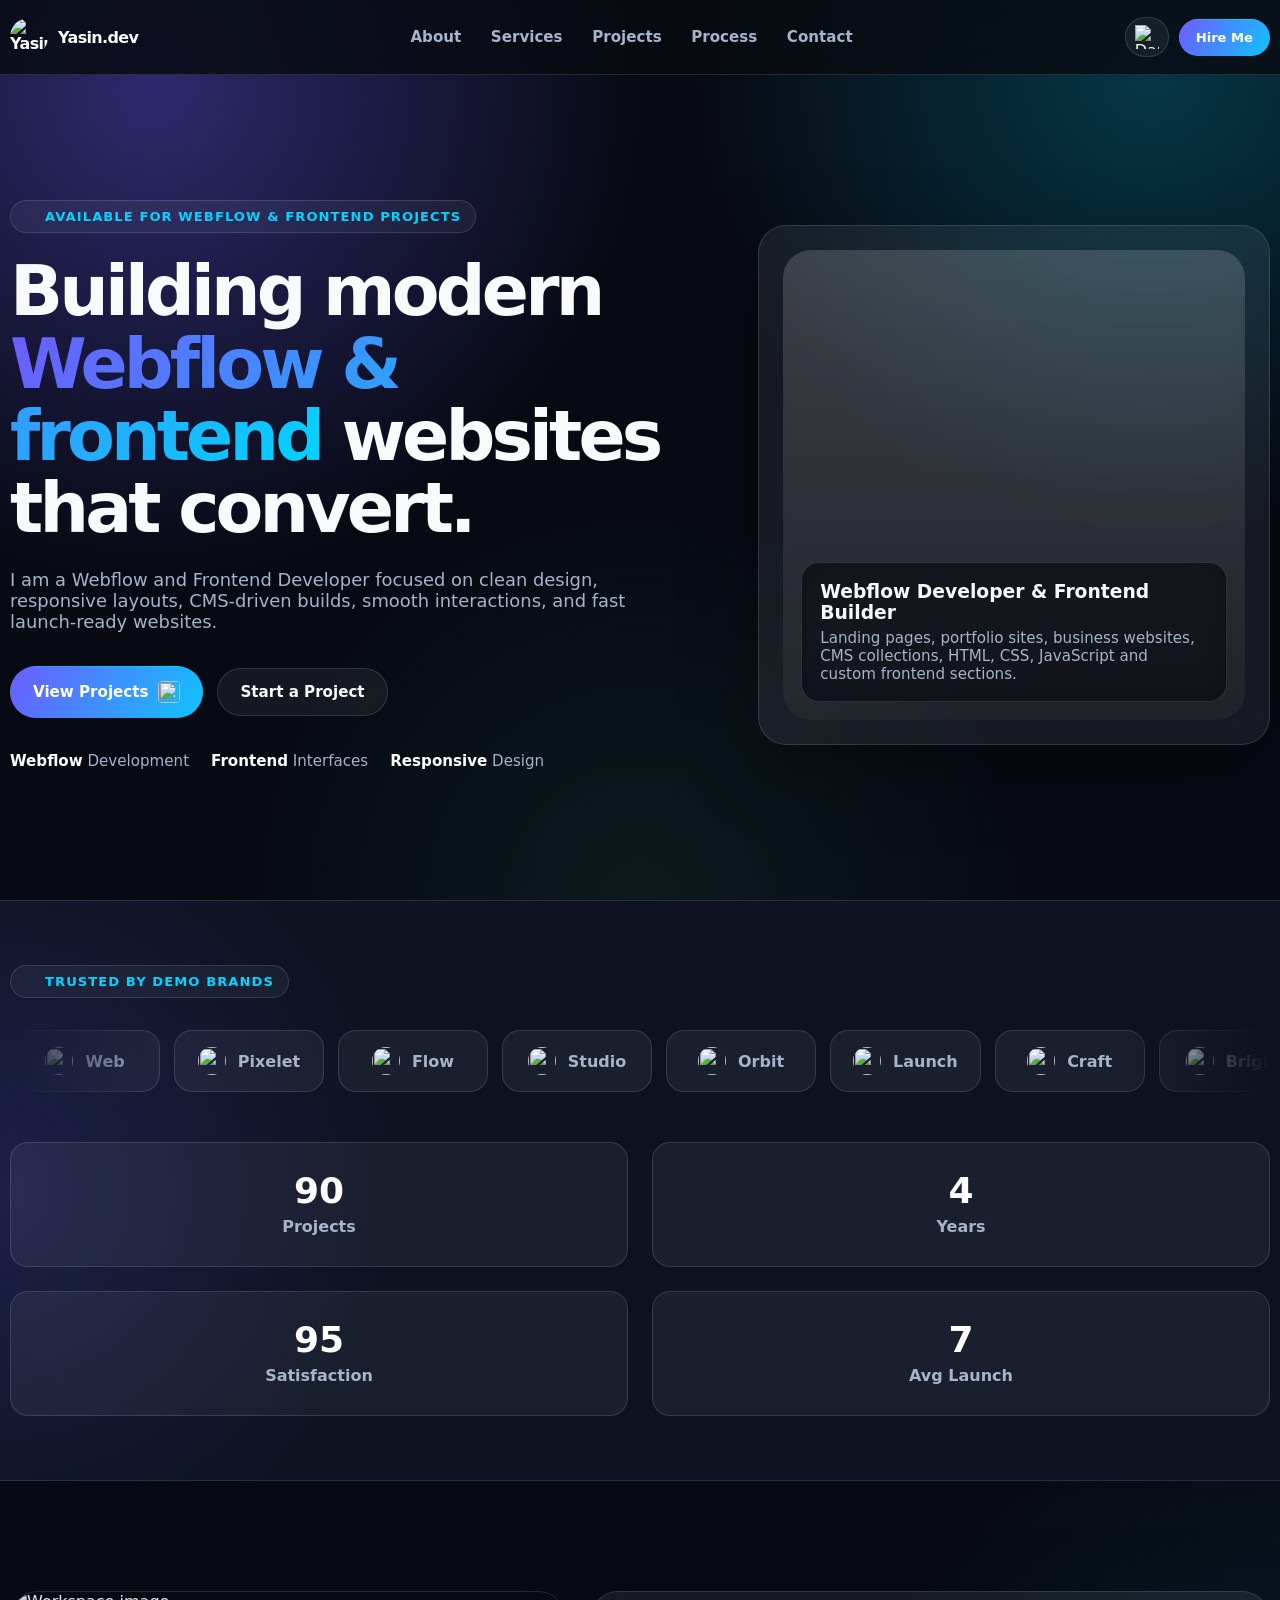
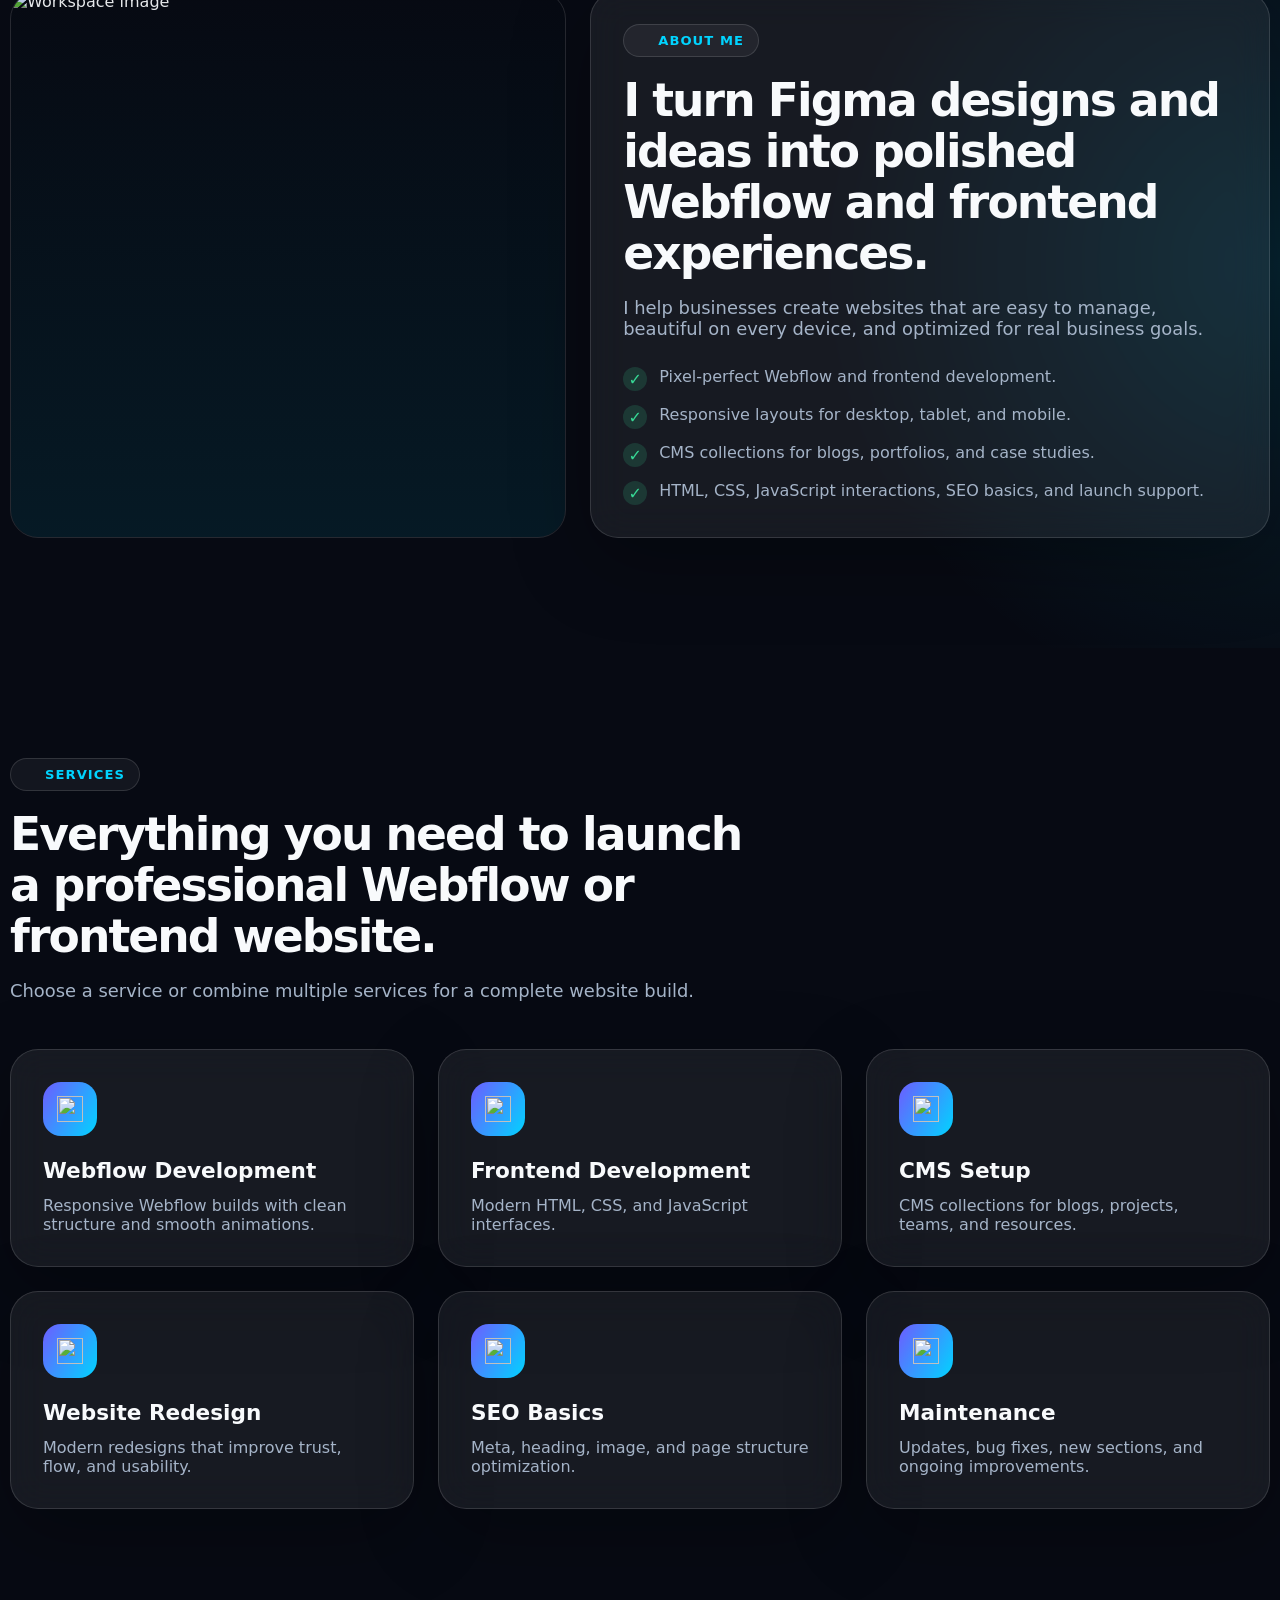
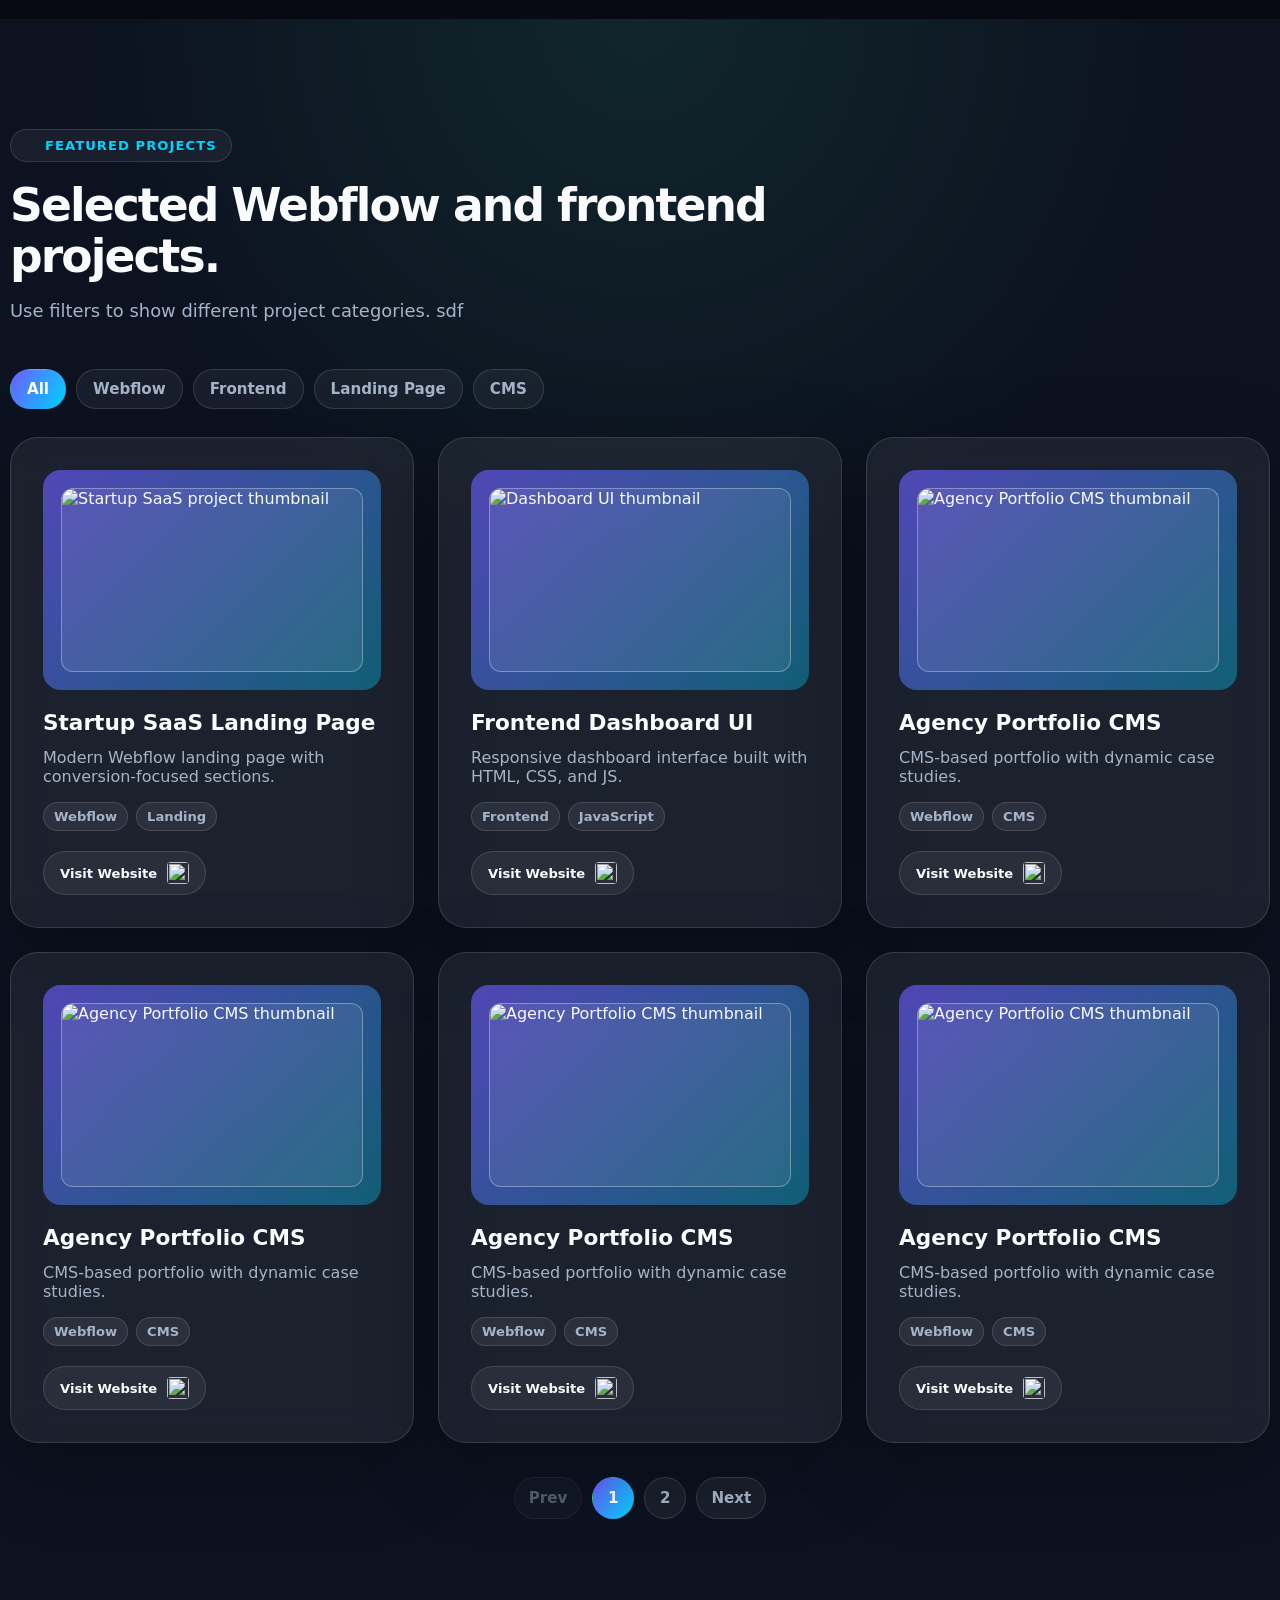
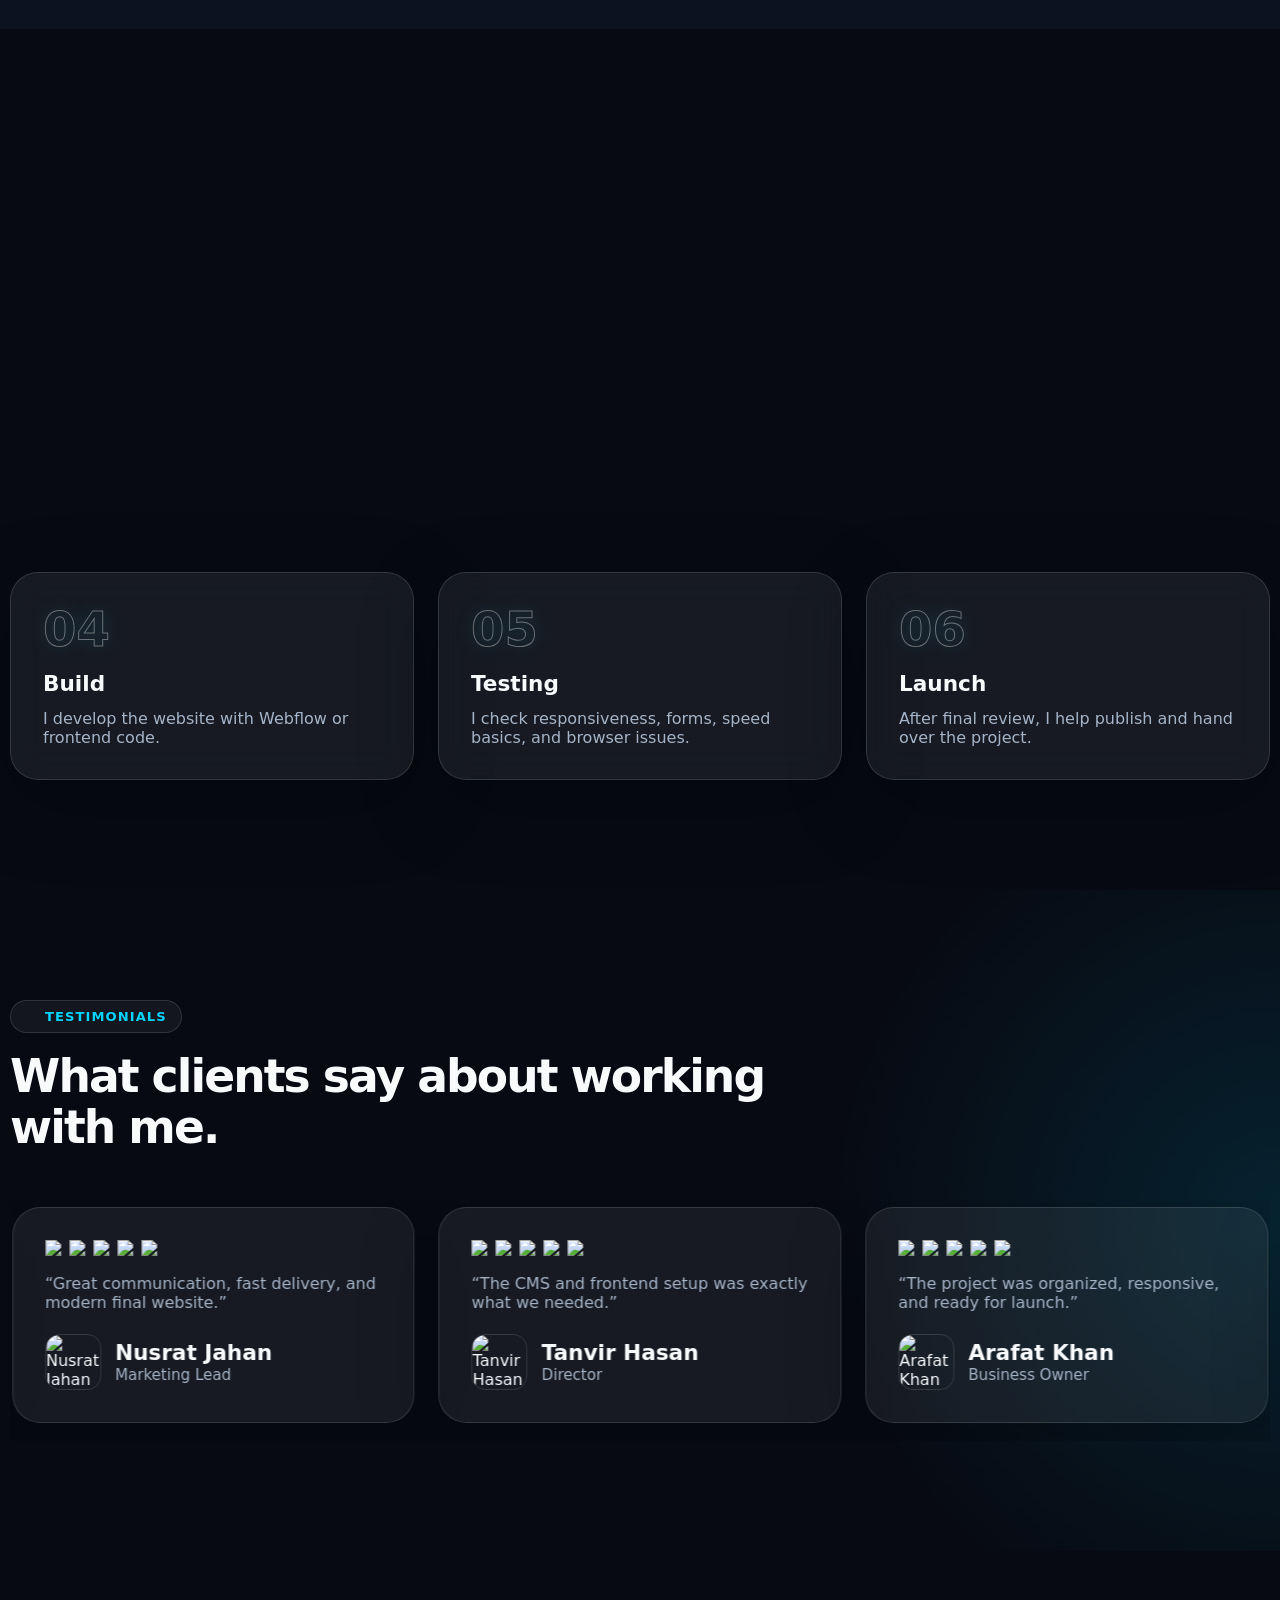
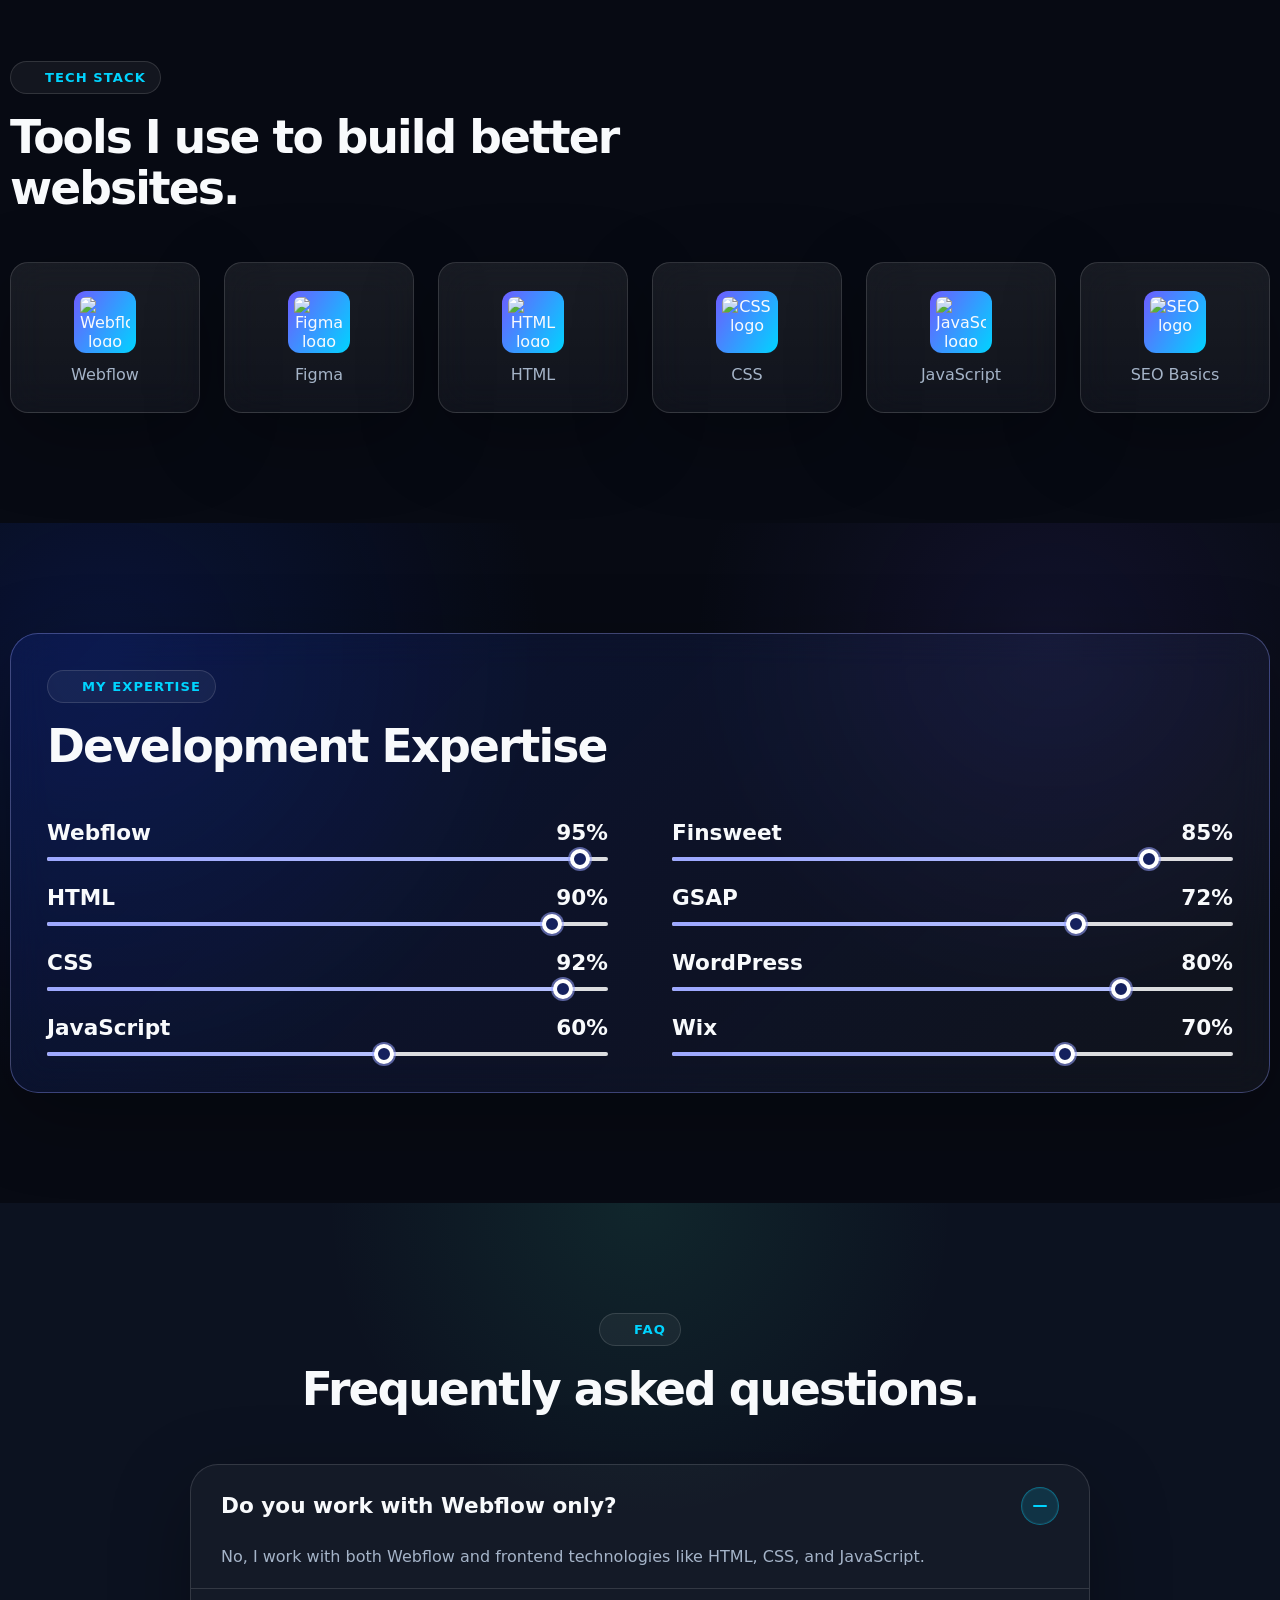
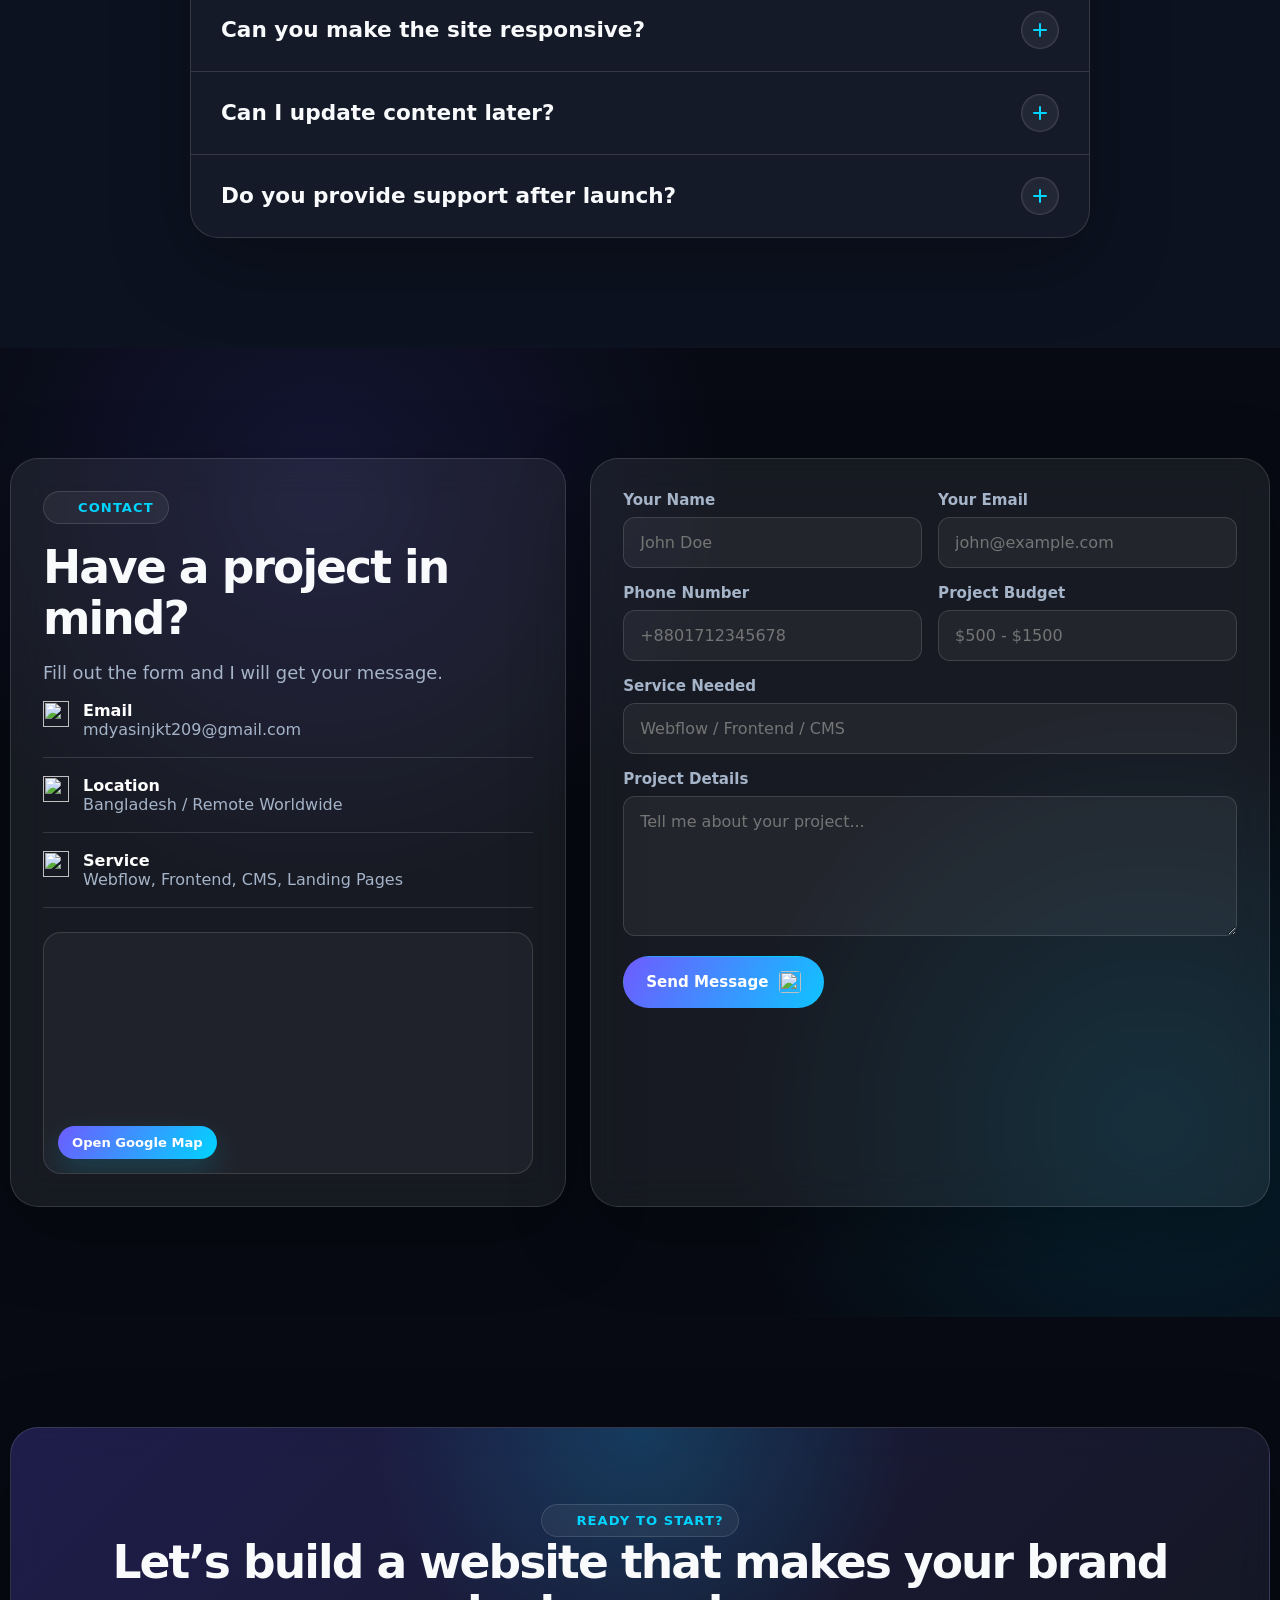
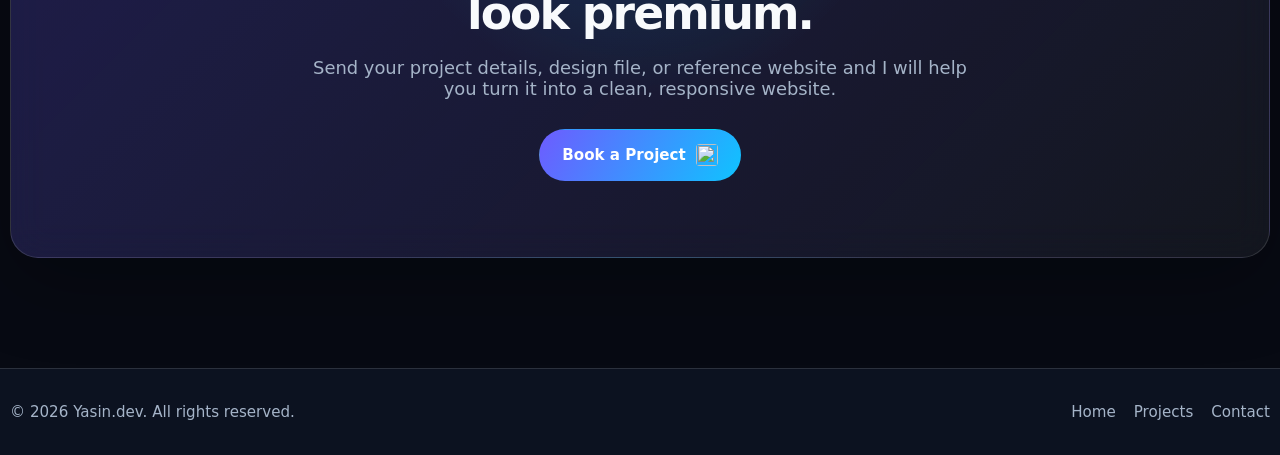
==== commit be3e1d6c: "Version 02 Updated" ====
--- a/portfolio-main/Index.html
+++ b/portfolio-main/Index.html
@@ -693,7 +693,7 @@
                 <div class="section-head reveal reveal-left"><span class="eyebrow"><img alt="" class="icon-img"
                             src="https://dummyimage.com/20x20/00d4ff/00d4ff.png" /> Featured projects</span>
                     <h2 class="section-title">Selected Webflow and frontend projects.</h2>
-                    <p class="section-desc">Use filters to show different project categories.</p>
+                    <p class="section-desc">Use filters to show different project categories. sdf</p>
                 </div>
                 <div class="project-filter reveal reveal-up"><button class="filter-btn active"
                         data-filter="all">All</button><button class="filter-btn"
